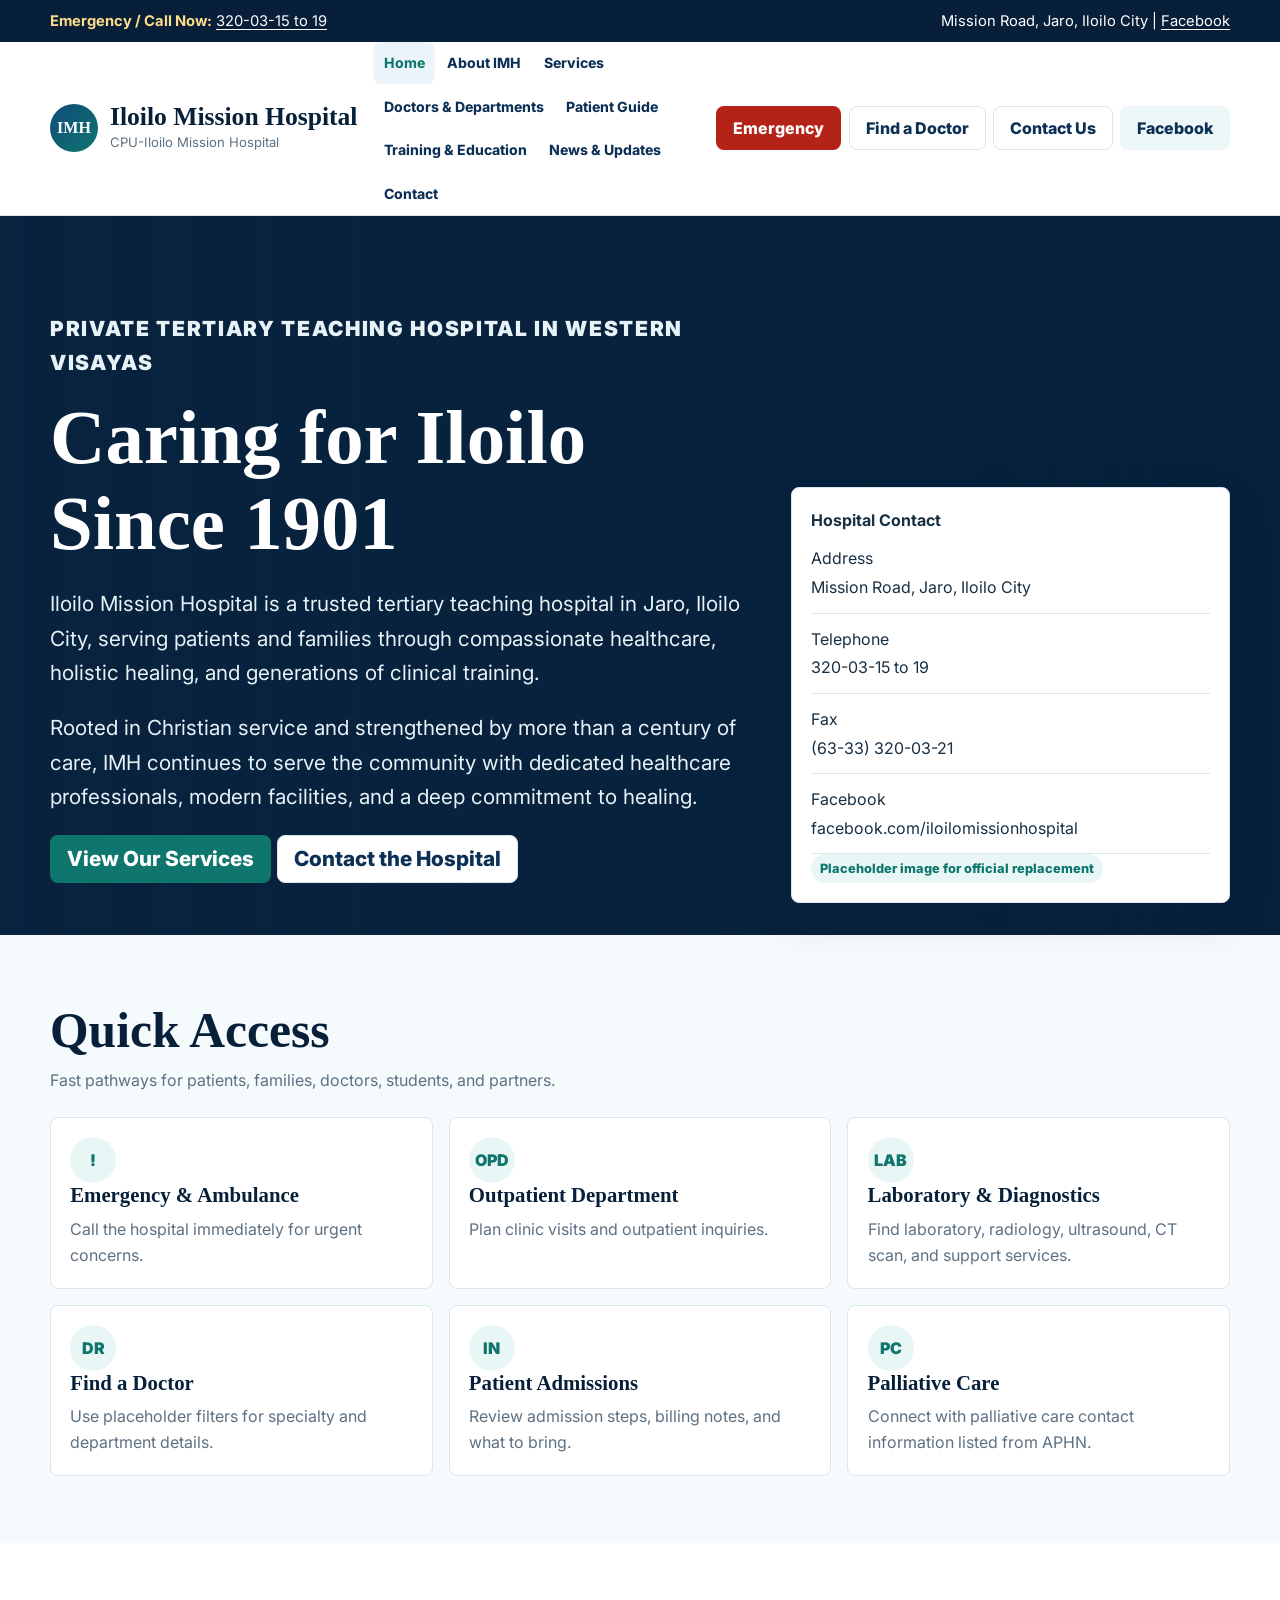
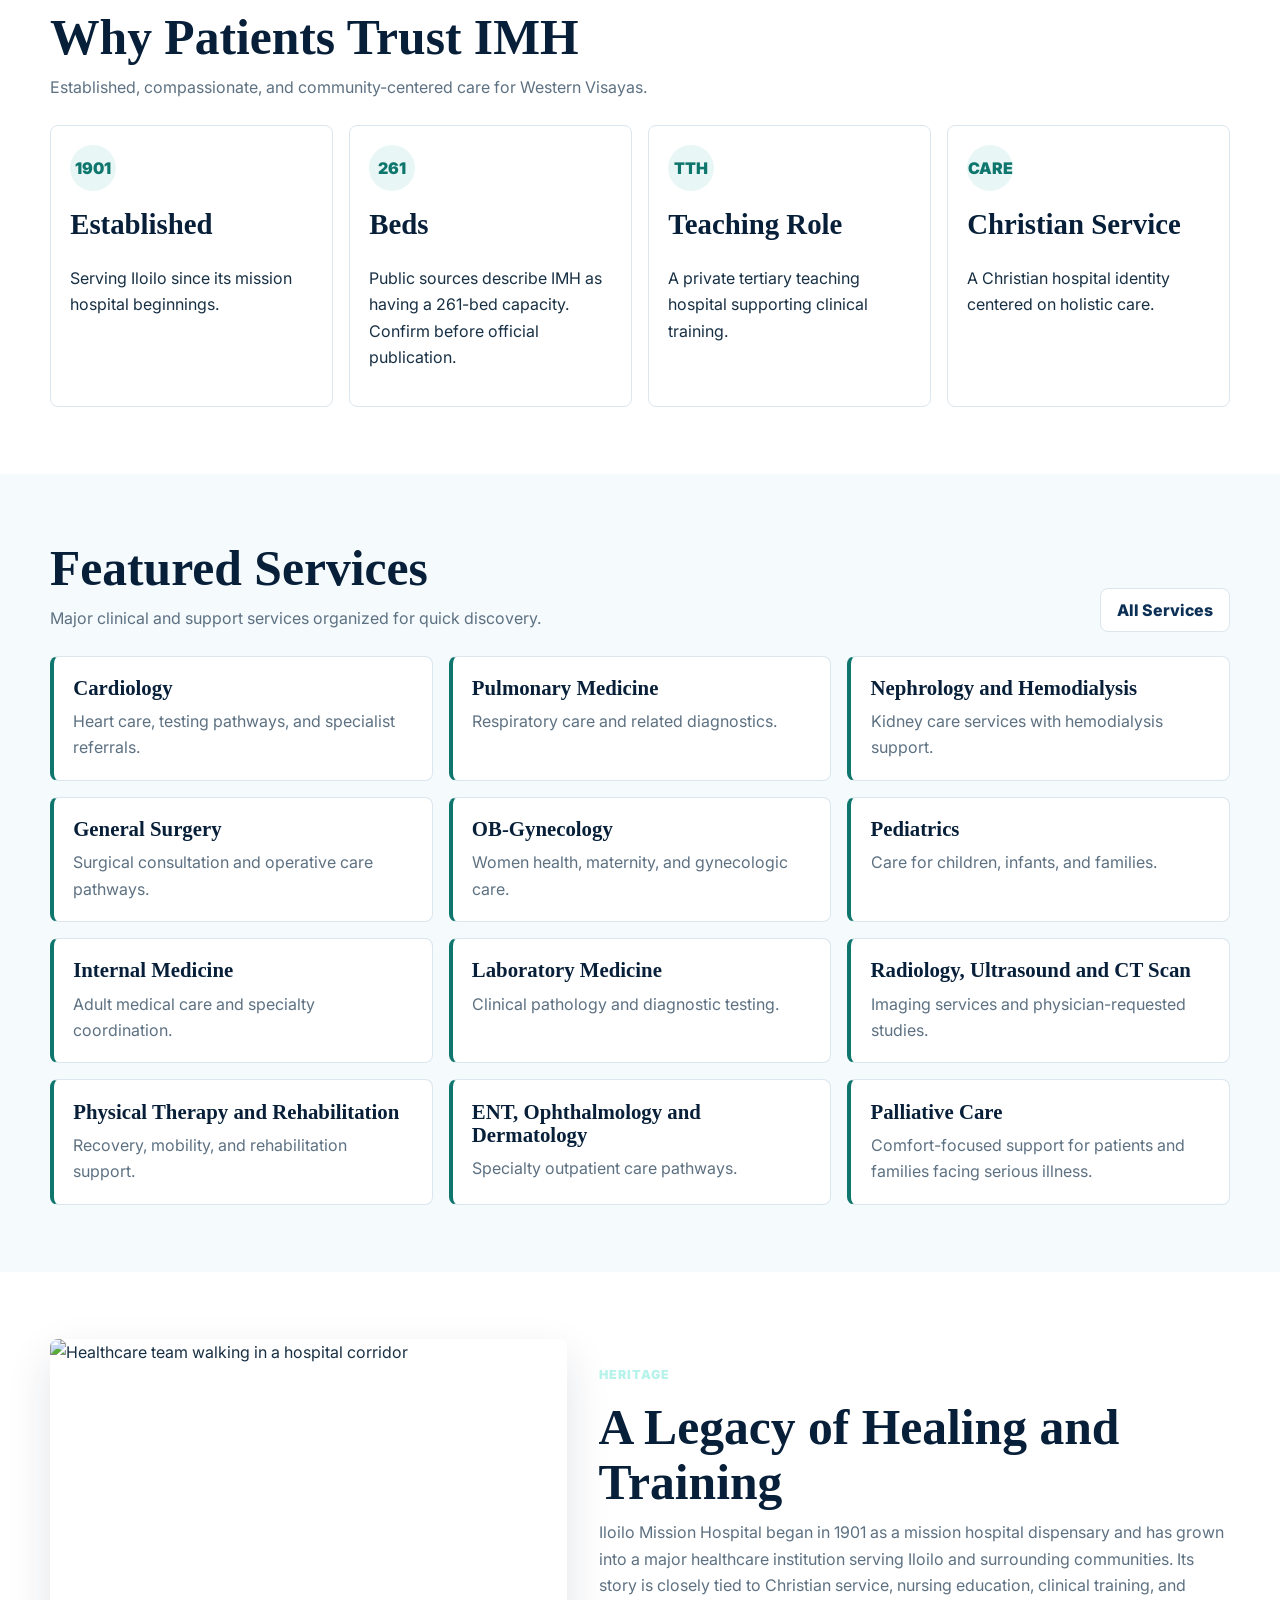
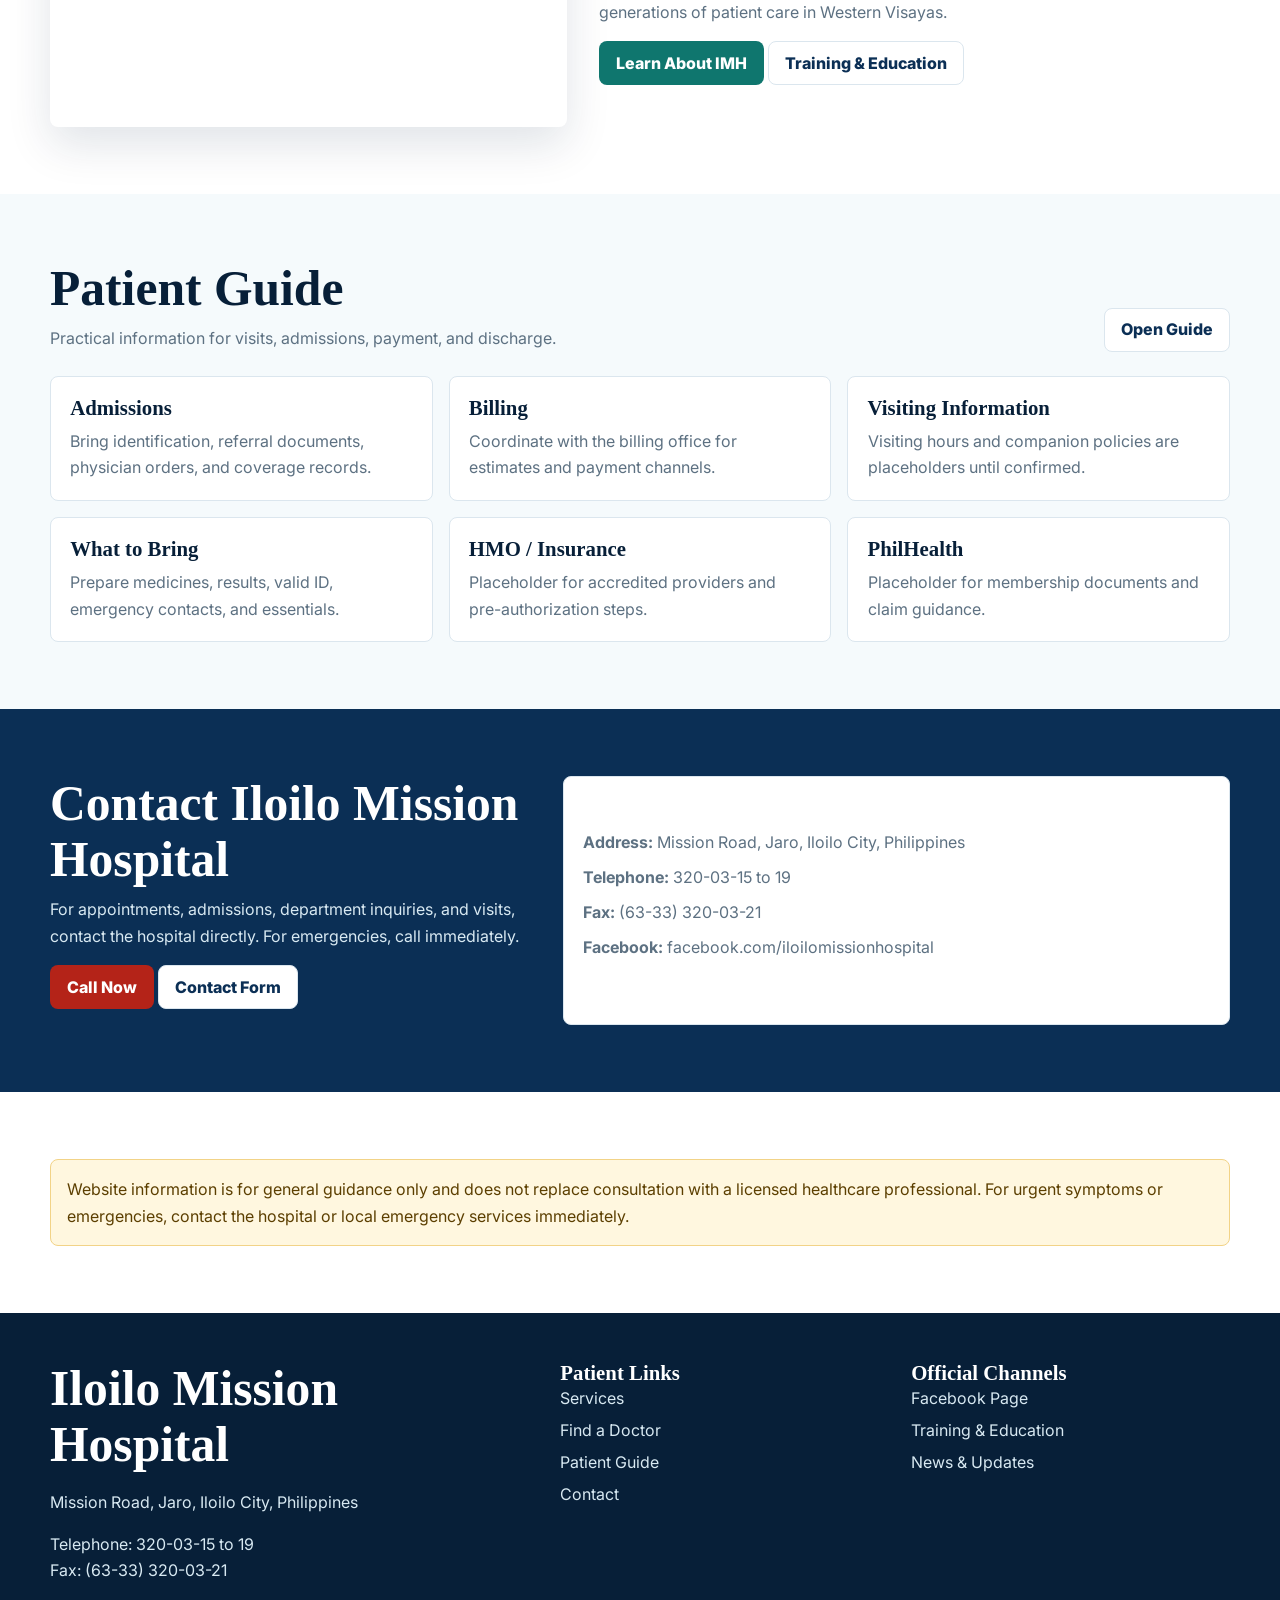
==== index.html @ 99b8c318 "Add IMH homepage" ====
<!doctype html><html lang="en"><head><meta charset="utf-8"><meta name="viewport" content="width=device-width,initial-scale=1"><title>Iloilo Mission Hospital | Caring for Iloilo Since 1901</title><meta name="description" content="Iloilo Mission Hospital is a trusted tertiary teaching hospital in Jaro, Iloilo City, serving patients through compassionate healthcare, holistic healing, and clinical training."><link rel="preconnect" href="https://fonts.googleapis.com"><link rel="preconnect" href="https://fonts.gstatic.com" crossorigin><link href="https://fonts.googleapis.com/css2?family=Inter:wght@400;550;650;750;850&display=swap" rel="stylesheet"><link rel="stylesheet" href="styles.css"><script type="application/ld+json">{"@context":"https://schema.org","@type":"Hospital","name":"Iloilo Mission Hospital","alternateName":["IMH","CPU-Iloilo Mission Hospital"],"address":{"@type":"PostalAddress","streetAddress":"Mission Road, Jaro","addressLocality":"Iloilo City","addressCountry":"PH"},"telephone":"320-03-15 to 19","faxNumber":"+63-33-320-03-21","sameAs":"https://www.facebook.com/iloilomissionhospital/"}</script></head><body><a class="skip" href="#main">Skip to main content</a><div class="top"><div class="wrap"><span><strong>Emergency / Call Now:</strong> <a href="tel:3200315">320-03-15 to 19</a></span><span>Mission Road, Jaro, Iloilo City | <a href="https://www.facebook.com/iloilomissionhospital/">Facebook</a></span></div></div><header class="header" data-open="false"><div class="wrap head"><a class="brand" href="index.html"><span class="mark">IMH</span><span><b>Iloilo Mission Hospital</b><span>CPU-Iloilo Mission Hospital</span></span></a><button class="toggle" type="button" aria-label="Toggle navigation" aria-expanded="false"><span></span><span></span><span></span></button><nav class="nav" aria-label="Main navigation"><ul><li><a href="index.html">Home</a></li><li><a href="about.html">About IMH</a></li><li><a href="services.html">Services</a></li><li><a href="doctors.html">Doctors & Departments</a></li><li><a href="patient-guide.html">Patient Guide</a></li><li><a href="training.html">Training & Education</a></li><li><a href="news.html">News & Updates</a></li><li><a href="contact.html">Contact</a></li></ul></nav><div class="actions"><a class="btn danger" href="tel:3200315">Emergency</a><a class="btn secondary" href="doctors.html">Find a Doctor</a><a class="btn secondary" href="contact.html">Contact Us</a><a class="btn ghost" href="https://www.facebook.com/iloilomissionhospital/">Facebook</a></div></div></header><main id="main"><section class="hero"><div class="wrap"><div><p class="eyebrow">Private tertiary teaching hospital in Western Visayas</p><h1>Caring for Iloilo Since 1901</h1><p>Iloilo Mission Hospital is a trusted tertiary teaching hospital in Jaro, Iloilo City, serving patients and families through compassionate healthcare, holistic healing, and generations of clinical training.</p><p>Rooted in Christian service and strengthened by more than a century of care, IMH continues to serve the community with dedicated healthcare professionals, modern facilities, and a deep commitment to healing.</p><p><a class="btn primary" href="services.html">View Our Services</a> <a class="btn secondary" href="contact.html">Contact the Hospital</a></p></div><aside class="hero-card"><strong>Hospital Contact</strong><div class="row"><span>Address</span><a href="contact.html">Mission Road, Jaro, Iloilo City</a></div><div class="row"><span>Telephone</span><a href="tel:3200315">320-03-15 to 19</a></div><div class="row"><span>Fax</span><span>(63-33) 320-03-21</span></div><div class="row"><span>Facebook</span><a href="https://www.facebook.com/iloilomissionhospital/">facebook.com/iloilomissionhospital</a></div><span class="label">Placeholder image for official replacement</span></aside></div></section><section class="section soft"><div class="wrap"><div class="head2"><div><h2>Quick Access</h2><p>Fast pathways for patients, families, doctors, students, and partners.</p></div></div><div class="grid g3"><a class="quick" href="tel:3200315"><span class="icon">!</span><h3>Emergency & Ambulance</h3><p>Call the hospital immediately for urgent concerns.</p></a><a class="quick" href="patient-guide.html"><span class="icon">OPD</span><h3>Outpatient Department</h3><p>Plan clinic visits and outpatient inquiries.</p></a><a class="quick" href="services.html"><span class="icon">LAB</span><h3>Laboratory & Diagnostics</h3><p>Find laboratory, radiology, ultrasound, CT scan, and support services.</p></a><a class="quick" href="doctors.html"><span class="icon">DR</span><h3>Find a Doctor</h3><p>Use placeholder filters for specialty and department details.</p></a><a class="quick" href="patient-guide.html#admissions"><span class="icon">IN</span><h3>Patient Admissions</h3><p>Review admission steps, billing notes, and what to bring.</p></a><a class="quick" href="contact.html#palliative-care"><span class="icon">PC</span><h3>Palliative Care</h3><p>Connect with palliative care contact information listed from APHN.</p></a></div></div></section><section class="section"><div class="wrap"><div class="head2"><div><h2>Why Patients Trust IMH</h2><p>Established, compassionate, and community-centered care for Western Visayas.</p></div></div><div class="stats"><div class="stat"><span class="icon">1901</span><strong>Established</strong><p>Serving Iloilo since its mission hospital beginnings.</p></div><div class="stat"><span class="icon">261</span><strong>Beds</strong><p>Public sources describe IMH as having a 261-bed capacity. Confirm before official publication.</p></div><div class="stat"><span class="icon">TTH</span><strong>Teaching Role</strong><p>A private tertiary teaching hospital supporting clinical training.</p></div><div class="stat"><span class="icon">CARE</span><strong>Christian Service</strong><p>A Christian hospital identity centered on holistic care.</p></div></div></div></section><section class="section soft"><div class="wrap"><div class="head2"><div><h2>Featured Services</h2><p>Major clinical and support services organized for quick discovery.</p></div><a class="btn secondary" href="services.html">All Services</a></div><div class="grid g3"><article class="service"><h3>Cardiology</h3><p>Heart care, testing pathways, and specialist referrals.</p></article><article class="service"><h3>Pulmonary Medicine</h3><p>Respiratory care and related diagnostics.</p></article><article class="service"><h3>Nephrology and Hemodialysis</h3><p>Kidney care services with hemodialysis support.</p></article><article class="service"><h3>General Surgery</h3><p>Surgical consultation and operative care pathways.</p></article><article class="service"><h3>OB-Gynecology</h3><p>Women health, maternity, and gynecologic care.</p></article><article class="service"><h3>Pediatrics</h3><p>Care for children, infants, and families.</p></article><article class="service"><h3>Internal Medicine</h3><p>Adult medical care and specialty coordination.</p></article><article class="service"><h3>Laboratory Medicine</h3><p>Clinical pathology and diagnostic testing.</p></article><article class="service"><h3>Radiology, Ultrasound and CT Scan</h3><p>Imaging services and physician-requested studies.</p></article><article class="service"><h3>Physical Therapy and Rehabilitation</h3><p>Recovery, mobility, and rehabilitation support.</p></article><article class="service"><h3>ENT, Ophthalmology and Dermatology</h3><p>Specialty outpatient care pathways.</p></article><article class="service"><h3>Palliative Care</h3><p>Comfort-focused support for patients and families facing serious illness.</p></article></div></div></section><section class="section"><div class="wrap media"><div class="frame"><img src="https://images.unsplash.com/photo-1551076805-e1869033e561?auto=format&fit=crop&w=1100&q=80" alt="Healthcare team walking in a hospital corridor"></div><div><p class="eyebrow">Heritage</p><h2>A Legacy of Healing and Training</h2><p class="lead">Iloilo Mission Hospital began in 1901 as a mission hospital dispensary and has grown into a major healthcare institution serving Iloilo and surrounding communities. Its story is closely tied to Christian service, nursing education, clinical training, and generations of patient care in Western Visayas.</p><p><a class="btn primary" href="about.html">Learn About IMH</a> <a class="btn secondary" href="training.html">Training & Education</a></p></div></div></section><section class="section soft"><div class="wrap"><div class="head2"><div><h2>Patient Guide</h2><p>Practical information for visits, admissions, payment, and discharge.</p></div><a class="btn secondary" href="patient-guide.html">Open Guide</a></div><div class="grid g3"><article class="card"><h3>Admissions</h3><p>Bring identification, referral documents, physician orders, and coverage records.</p></article><article class="card"><h3>Billing</h3><p>Coordinate with the billing office for estimates and payment channels.</p></article><article class="card"><h3>Visiting Information</h3><p>Visiting hours and companion policies are placeholders until confirmed.</p></article><article class="card"><h3>What to Bring</h3><p>Prepare medicines, results, valid ID, emergency contacts, and essentials.</p></article><article class="card"><h3>HMO / Insurance</h3><p>Placeholder for accredited providers and pre-authorization steps.</p></article><article class="card"><h3>PhilHealth</h3><p>Placeholder for membership documents and claim guidance.</p></article></div></div></section><section class="section blue"><div class="wrap contact"><div><h2>Contact Iloilo Mission Hospital</h2><p class="lead">For appointments, admissions, department inquiries, and visits, contact the hospital directly. For emergencies, call immediately.</p><p><a class="btn danger" href="tel:3200315">Call Now</a> <a class="btn secondary" href="contact.html">Contact Form</a></p></div><div class="panel"><h3>Hospital Details</h3><p><strong>Address:</strong> Mission Road, Jaro, Iloilo City, Philippines</p><p><strong>Telephone:</strong> <a href="tel:3200315">320-03-15 to 19</a></p><p><strong>Fax:</strong> (63-33) 320-03-21</p><p><strong>Facebook:</strong> <a href="https://www.facebook.com/iloilomissionhospital/">facebook.com/iloilomissionhospital</a></p></div></div></section><section class="section"><div class="wrap notice">Website information is for general guidance only and does not replace consultation with a licensed healthcare professional. For urgent symptoms or emergencies, contact the hospital or local emergency services immediately.</div></section></main><footer class="foot"><div class="wrap"><div><h2>Iloilo Mission Hospital</h2><p>Mission Road, Jaro, Iloilo City, Philippines</p><p>Telephone: <a href="tel:3200315">320-03-15 to 19</a><br>Fax: (63-33) 320-03-21</p></div><div><h3>Patient Links</h3><ul><li><a href="services.html">Services</a></li><li><a href="doctors.html">Find a Doctor</a></li><li><a href="patient-guide.html">Patient Guide</a></li><li><a href="contact.html">Contact</a></li></ul></div><div><h3>Official Channels</h3><ul><li><a href="https://www.facebook.com/iloilomissionhospital/">Facebook Page</a></li><li><a href="training.html">Training & Education</a></li><li><a href="news.html">News & Updates</a></li></ul></div></div></footer><script src="script.js"></script></body></html>
---- styles.css ----
:root{--blue:#0b2f55;--deep:#071f38;--teal:#0f766e;--green:#2f8f5b;--soft:#f5fafc;--ink:#183044;--muted:#5d7182;--line:#dbe6ee;--white:#fff;--gold:#fff7df;--shadow:0 18px 45px rgba(8,35,63,.12);--max:1180px}*{box-sizing:border-box}html{scroll-behavior:smooth}body{margin:0;color:var(--ink);font-family:Inter,system-ui,-apple-system,Segoe UI,sans-serif;font-size:16px;line-height:1.65;background:#fff}a{color:inherit;text-decoration:none}img{max-width:100%;display:block}button,input,select,textarea{font:inherit}.skip{position:absolute;left:1rem;top:-5rem;background:var(--blue);color:#fff;padding:.6rem 1rem;border-radius:8px;z-index:1000}.skip:focus{top:1rem}.top{background:var(--deep);color:#fff;font-size:.92rem}.wrap{width:min(var(--max),calc(100% - 2rem));margin:auto}.top .wrap{display:flex;justify-content:space-between;gap:1rem;flex-wrap:wrap;padding:.55rem 0}.top strong{color:#ffdd8a}.top a{text-decoration:underline;text-underline-offset:3px}.header{position:sticky;top:0;z-index:50;background:rgba(255,255,255,.96);border-bottom:1px solid var(--line);backdrop-filter:blur(12px)}.head{min-height:84px;display:grid;grid-template-columns:auto 1fr auto;align-items:center;gap:1rem}.brand{display:flex;align-items:center;gap:.75rem;min-width:0}.mark{display:grid;place-items:center;width:48px;height:48px;border-radius:50%;background:linear-gradient(135deg,#104a7a,var(--teal));color:#fff;font-family:Georgia,serif;font-weight:700}.brand b{display:block;color:var(--deep);font-family:Georgia,serif;font-size:clamp(1.15rem,2vw,1.6rem);line-height:1.1}.brand span span{display:block;color:var(--muted);font-size:.82rem}.nav ul,.foot ul{display:flex;flex-wrap:wrap;list-style:none;margin:0;padding:0;gap:.1rem}.nav a{display:flex;align-items:center;min-height:42px;padding:.42rem .65rem;border-radius:8px;color:var(--blue);font-weight:750;font-size:.88rem}.nav a:hover,.nav a[aria-current=page]{background:#eaf4fa;color:var(--teal)}.actions{display:flex;gap:.45rem;align-items:center}.btn{display:inline-flex;align-items:center;justify-content:center;gap:.4rem;min-height:44px;padding:.68rem 1rem;border:1px solid transparent;border-radius:8px;font-weight:800;line-height:1.15;cursor:pointer}.primary{background:var(--teal);color:#fff}.secondary{background:#fff;color:var(--blue);border-color:var(--line)}.danger{background:#b42318;color:#fff}.ghost{background:#eef7f7;color:var(--blue)}.toggle{display:none;width:44px;height:44px;border:1px solid var(--line);border-radius:8px;background:#fff}.toggle span{display:block;width:21px;height:2px;background:var(--blue);margin:5px auto}.hero{position:relative;isolation:isolate;background:var(--deep);color:#fff}.hero:before{content:"";position:absolute;inset:0;z-index:-1;background:linear-gradient(90deg,rgba(8,35,63,.94),rgba(8,35,63,.72),rgba(8,35,63,.34)),url('https://images.unsplash.com/photo-1586773860418-d37222d8fce3?auto=format&fit=crop&w=1800&q=80') center/cover}.hero .wrap{min-height:610px;display:grid;grid-template-columns:minmax(0,1.05fr) minmax(280px,.65fr);gap:2rem;align-items:end;padding:6rem 0 2rem}.eyebrow{color:#b7f3ea;text-transform:uppercase;font-weight:900;letter-spacing:.08em;font-size:.78rem;margin:0 0 .9rem}h1,h2,h3{font-family:Georgia,'Times New Roman',serif;line-height:1.12;letter-spacing:0;margin:0;color:var(--deep)}.hero h1{color:#fff;font-size:clamp(2.7rem,6vw,5.4rem)}.hero p{max-width:720px;color:#e7f2f7;font-size:clamp(1.05rem,2vw,1.3rem)}.hero-card,.card,.quick,.service,.panel,.news,.category{background:#fff;border:1px solid var(--line);border-radius:8px;padding:1.2rem}.hero-card{color:var(--ink);box-shadow:var(--shadow)}.row{display:grid;gap:.15rem;padding:.75rem 0;border-bottom:1px solid var(--line)}.row:last-child{border:0}.label,.tag{display:inline-flex;width:max-content;padding:.25rem .55rem;border-radius:999px;background:#e8f7f5;color:var(--teal);font-size:.8rem;font-weight:800}.section{padding:4.2rem 0}.soft{background:var(--soft)}.blue{background:var(--blue);color:#d8e9f2}.blue h2,.blue h3{color:#fff}.head2{display:flex;align-items:end;justify-content:space-between;gap:1.2rem;margin-bottom:1.5rem}.lead,.head2 p,.card p,.quick p,.service p,.panel p,.news p,.category p{color:var(--muted);margin:.55rem 0 0}.blue .lead{color:#d8e9f2}h2{font-size:clamp(2rem,4vw,3.1rem)}h3{font-size:1.3rem}.grid{display:grid;gap:1rem}.g2{grid-template-columns:repeat(2,minmax(0,1fr))}.g3{grid-template-columns:repeat(3,minmax(0,1fr))}.g4{grid-template-columns:repeat(4,minmax(0,1fr))}.quick{min-height:160px;transition:.16s}.quick:hover{transform:translateY(-3px);box-shadow:var(--shadow)}.icon{display:grid;place-items:center;width:46px;height:46px;border-radius:50%;background:#e8f7f5;color:var(--teal);font-weight:900}.stats{display:grid;grid-template-columns:repeat(4,minmax(0,1fr));gap:1rem}.stat{padding:1.2rem;background:#fff;border:1px solid var(--line);border-radius:8px}.stat strong{display:block;margin-top:.65rem;color:var(--deep);font-size:1.8rem;font-family:Georgia,serif}.service{border-left:4px solid var(--teal)}.media{display:grid;grid-template-columns:.9fr 1.1fr;gap:2rem;align-items:center}.frame{overflow:hidden;border-radius:8px;box-shadow:var(--shadow)}.frame img{aspect-ratio:4/3;object-fit:cover}.page{color:#fff;background:linear-gradient(90deg,rgba(8,35,63,.92),rgba(8,35,63,.58)),url('https://images.unsplash.com/photo-1579684385127-1ef15d508118?auto=format&fit=crop&w=1800&q=80') center/cover}.page .wrap{padding:5rem 0}.page h1{color:#fff;font-size:clamp(2.3rem,5vw,4.4rem);max-width:850px}.page p{color:#e4f1f7;max-width:780px;font-size:1.12rem}.filters{display:grid;grid-template-columns:1.4fr 1fr 1fr;gap:.8rem;background:var(--soft);border:1px solid var(--line);border-radius:8px;padding:1rem;margin-bottom:1rem}.filters label,.form label{display:grid;gap:.3rem;font-weight:800;color:var(--blue)}input,select,textarea{width:100%;min-height:46px;border:1px solid #b9cbd7;border-radius:8px;padding:.65rem .75rem}textarea{min-height:140px}.doctor[data-hidden=true],.news[data-hidden=true]{display:none}.news img{margin:-1.2rem -1.2rem 1rem;width:calc(100% + 2.4rem);max-width:none;aspect-ratio:16/9;object-fit:cover;border-radius:8px 8px 0 0}.contact{display:grid;grid-template-columns:.85fr 1.15fr;gap:1.2rem}.map{display:grid;place-items:center;min-height:300px;text-align:center;border:1px dashed #8fc8c5;border-radius:8px;background:#eef7f7;color:var(--blue);margin-top:1rem}.form{display:grid;gap:.9rem}.formrow{display:grid;grid-template-columns:1fr 1fr;gap:.9rem}.consent{display:flex!important;align-items:flex-start;gap:.55rem;color:var(--muted);font-weight:500!important}.consent input{width:20px;min-width:20px;height:20px;min-height:20px;margin-top:.2rem}.status{font-weight:800;color:var(--teal);min-height:1.3rem}.notice{padding:1rem;border-radius:8px;background:var(--gold);border:1px solid #f2d387;color:#5c3f00}.foot{background:var(--deep);color:#d8e9f2}.foot .wrap{display:grid;grid-template-columns:1.2fr .8fr .8fr;gap:2rem;padding:3rem 0}.foot h2,.foot h3{color:#fff}.foot ul{display:grid;gap:.35rem}.foot a:hover{text-decoration:underline;color:#b7f3ea}@media(max-width:1120px){.head{grid-template-columns:auto auto}.toggle{display:block;justify-self:end}.nav,.actions{display:none;grid-column:1/-1;width:100%}.header[data-open=true] .nav,.header[data-open=true] .actions{display:block}.nav ul{display:grid;grid-template-columns:1fr 1fr;gap:.35rem}.actions{grid-template-columns:1fr 1fr}.nav a,.actions .btn{width:100%;justify-content:center}}@media(max-width:900px){.hero .wrap,.media,.contact,.foot .wrap{grid-template-columns:1fr}.hero .wrap{min-height:auto;padding:4rem 0 1.5rem}.g4,.stats{grid-template-columns:1fr 1fr}.g3,.filters{grid-template-columns:1fr}}@media(max-width:640px){body{font-size:15.5px}.top .wrap{display:grid}.brand span span{display:none}.mark{width:42px;height:42px}.nav ul,.actions,.g2,.g4,.stats,.formrow{grid-template-columns:1fr}.section{padding:3rem 0}.head2{display:grid}.hero h1{font-size:2.55rem}.btn{width:100%}}
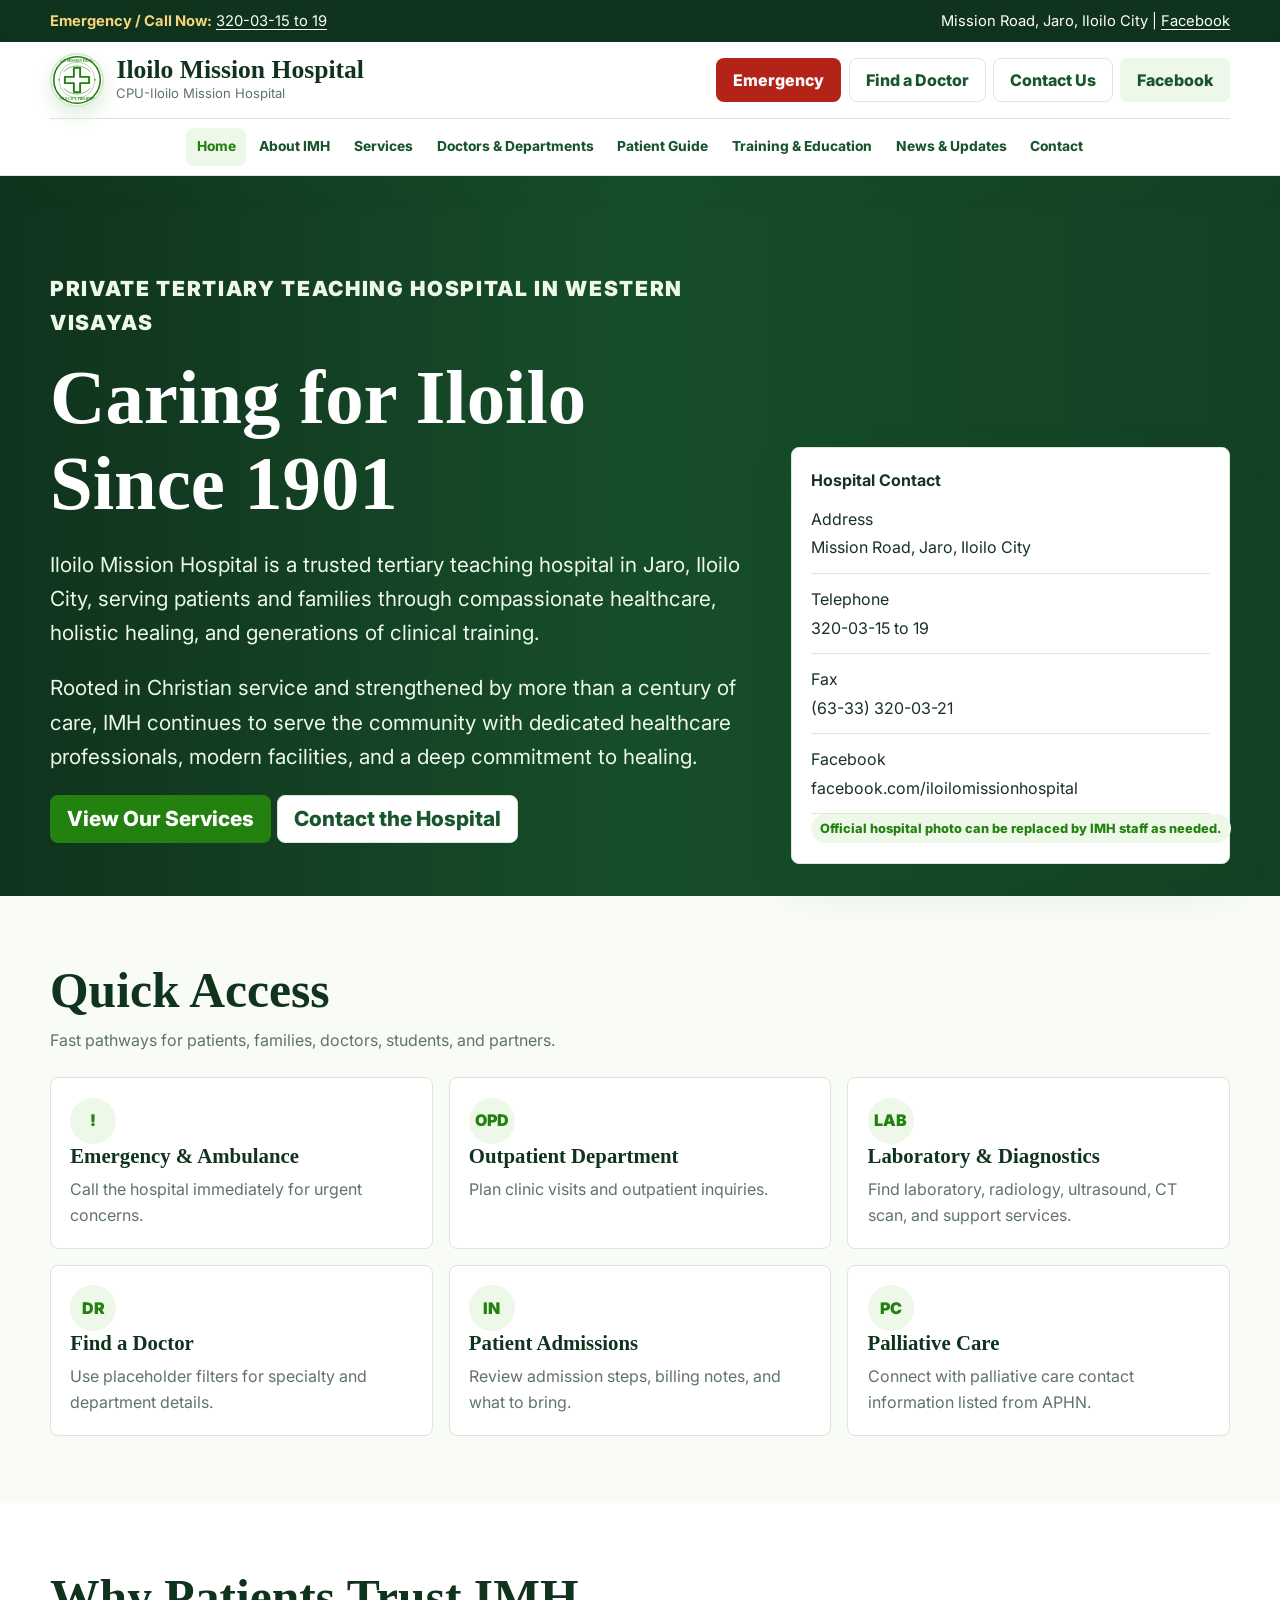
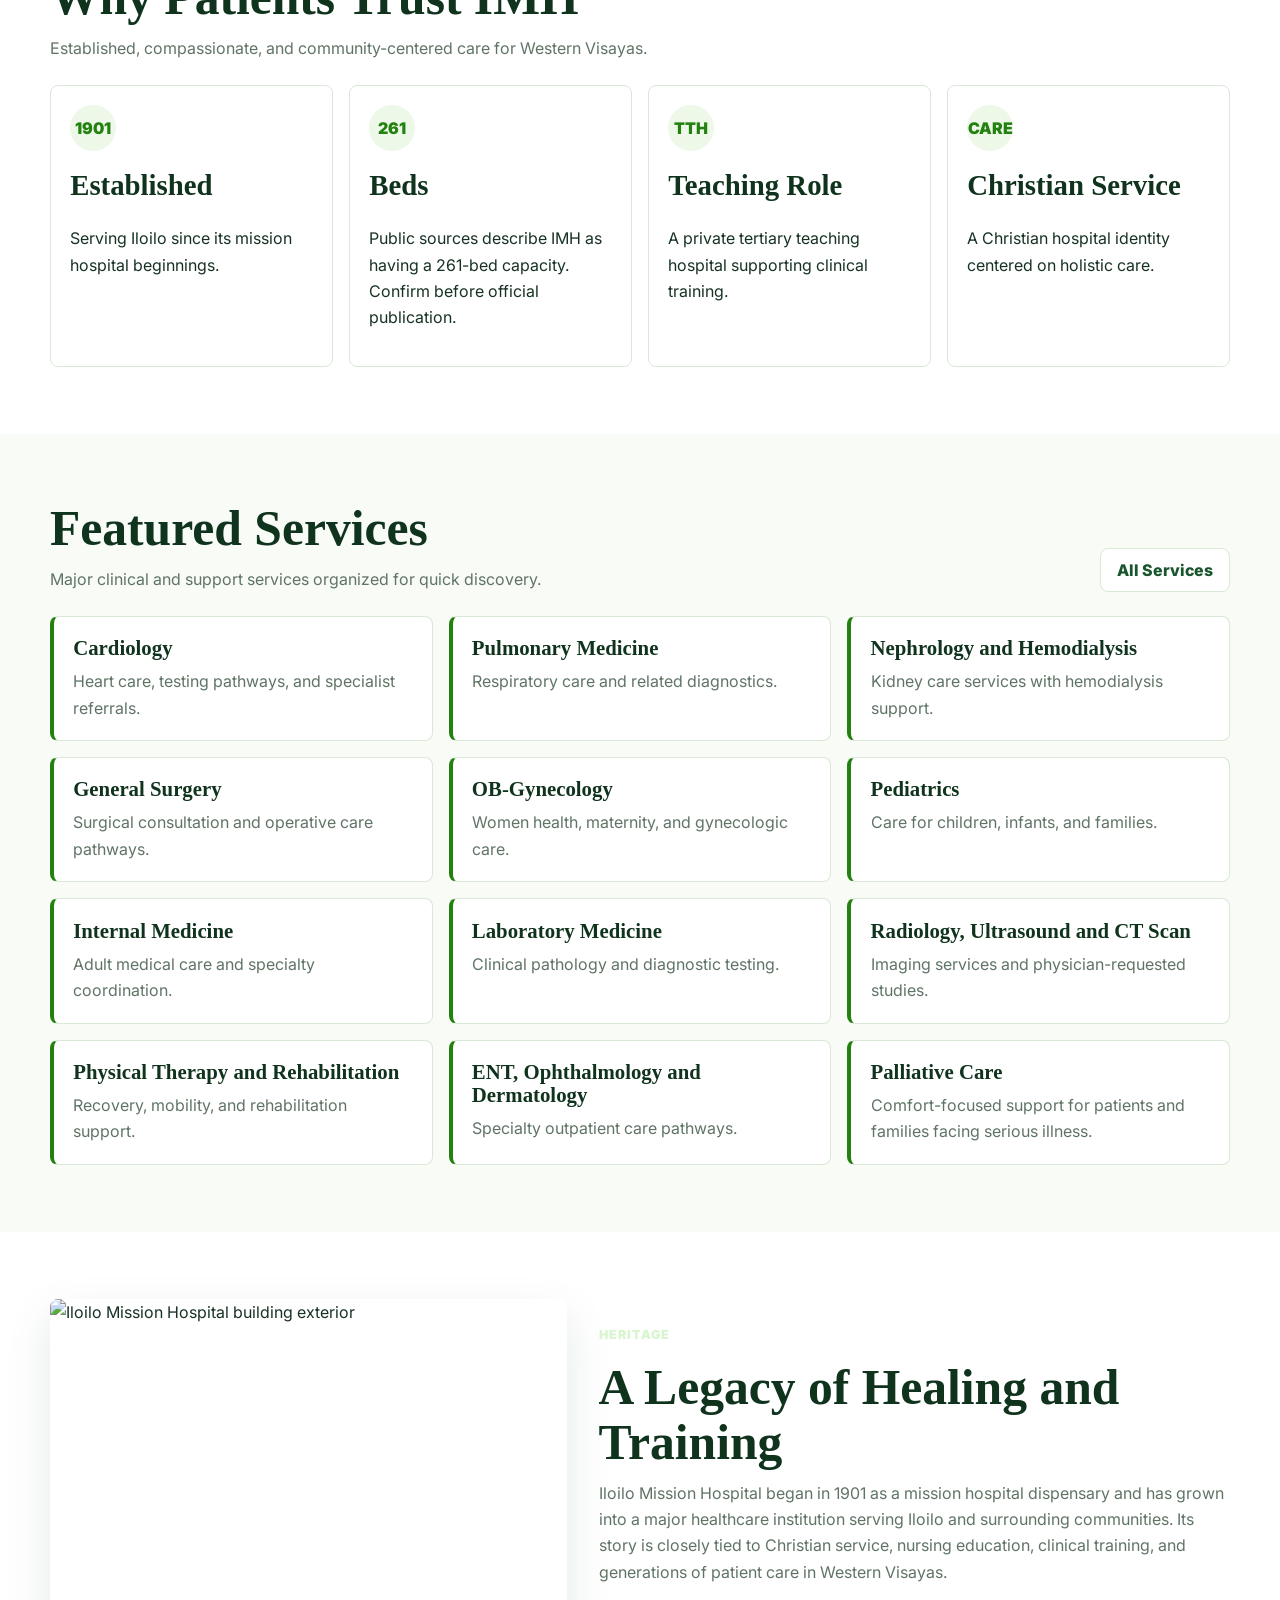
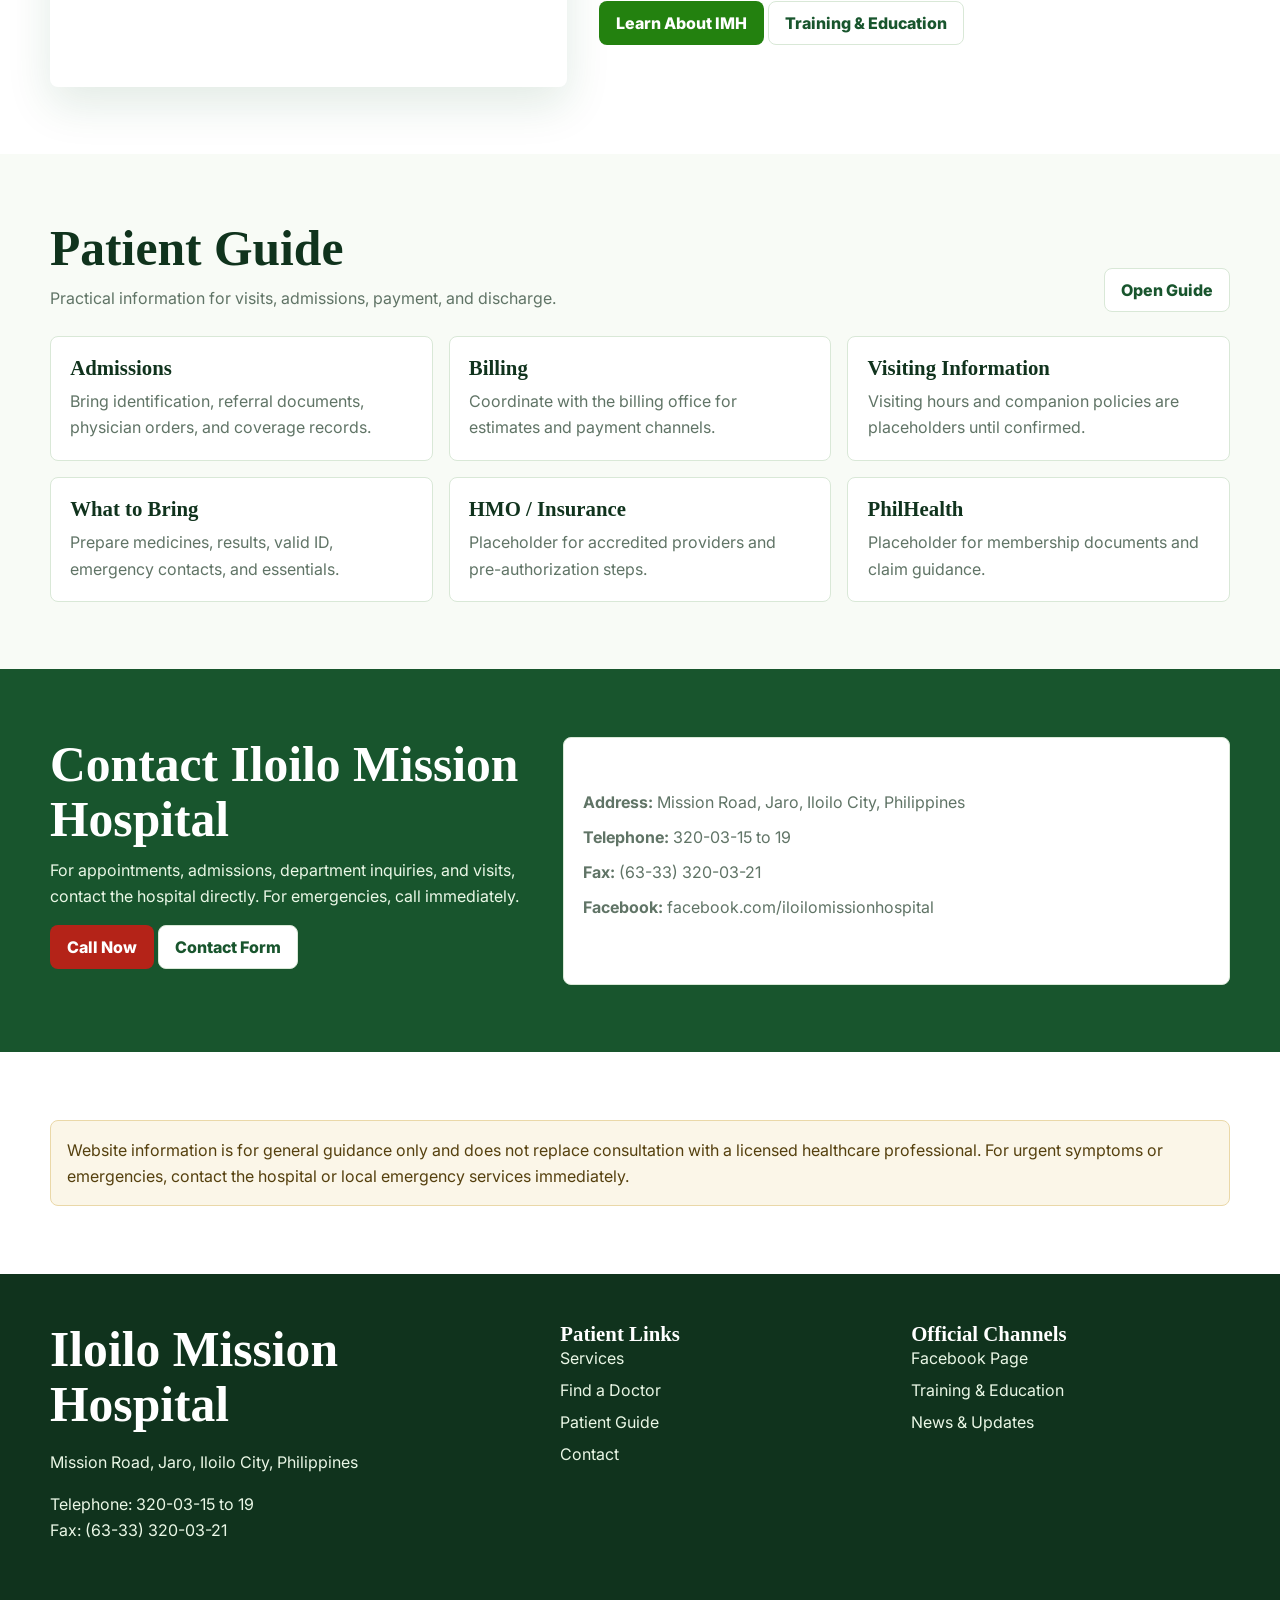
==== commit d3fbf772: "Cache bust homepage stylesheet" ====
--- a/index.html
+++ b/index.html
@@ -1 +1 @@
-<!doctype html><html lang="en"><head><meta charset="utf-8"><meta name="viewport" content="width=device-width,initial-scale=1"><title>Iloilo Mission Hospital | Caring for Iloilo Since 1901</title><meta name="description" content="Iloilo Mission Hospital is a trusted tertiary teaching hospital in Jaro, Iloilo City, serving patients through compassionate healthcare, holistic healing, and clinical training."><link rel="preconnect" href="https://fonts.googleapis.com"><link rel="preconnect" href="https://fonts.gstatic.com" crossorigin><link href="https://fonts.googleapis.com/css2?family=Inter:wght@400;550;650;750;850&display=swap" rel="stylesheet"><link rel="stylesheet" href="styles.css"><script type="application/ld+json">{"@context":"https://schema.org","@type":"Hospital","name":"Iloilo Mission Hospital","alternateName":["IMH","CPU-Iloilo Mission Hospital"],"address":{"@type":"PostalAddress","streetAddress":"Mission Road, Jaro","addressLocality":"Iloilo City","addressCountry":"PH"},"telephone":"320-03-15 to 19","faxNumber":"+63-33-320-03-21","sameAs":"https://www.facebook.com/iloilomissionhospital/"}</script></head><body><a class="skip" href="#main">Skip to main content</a><div class="top"><div class="wrap"><span><strong>Emergency / Call Now:</strong> <a href="tel:3200315">320-03-15 to 19</a></span><span>Mission Road, Jaro, Iloilo City | <a href="https://www.facebook.com/iloilomissionhospital/">Facebook</a></span></div></div><header class="header" data-open="false"><div class="wrap head"><a class="brand" href="index.html"><span class="mark">IMH</span><span><b>Iloilo Mission Hospital</b><span>CPU-Iloilo Mission Hospital</span></span></a><button class="toggle" type="button" aria-label="Toggle navigation" aria-expanded="false"><span></span><span></span><span></span></button><nav class="nav" aria-label="Main navigation"><ul><li><a href="index.html">Home</a></li><li><a href="about.html">About IMH</a></li><li><a href="services.html">Services</a></li><li><a href="doctors.html">Doctors & Departments</a></li><li><a href="patient-guide.html">Patient Guide</a></li><li><a href="training.html">Training & Education</a></li><li><a href="news.html">News & Updates</a></li><li><a href="contact.html">Contact</a></li></ul></nav><div class="actions"><a class="btn danger" href="tel:3200315">Emergency</a><a class="btn secondary" href="doctors.html">Find a Doctor</a><a class="btn secondary" href="contact.html">Contact Us</a><a class="btn ghost" href="https://www.facebook.com/iloilomissionhospital/">Facebook</a></div></div></header><main id="main"><section class="hero"><div class="wrap"><div><p class="eyebrow">Private tertiary teaching hospital in Western Visayas</p><h1>Caring for Iloilo Since 1901</h1><p>Iloilo Mission Hospital is a trusted tertiary teaching hospital in Jaro, Iloilo City, serving patients and families through compassionate healthcare, holistic healing, and generations of clinical training.</p><p>Rooted in Christian service and strengthened by more than a century of care, IMH continues to serve the community with dedicated healthcare professionals, modern facilities, and a deep commitment to healing.</p><p><a class="btn primary" href="services.html">View Our Services</a> <a class="btn secondary" href="contact.html">Contact the Hospital</a></p></div><aside class="hero-card"><strong>Hospital Contact</strong><div class="row"><span>Address</span><a href="contact.html">Mission Road, Jaro, Iloilo City</a></div><div class="row"><span>Telephone</span><a href="tel:3200315">320-03-15 to 19</a></div><div class="row"><span>Fax</span><span>(63-33) 320-03-21</span></div><div class="row"><span>Facebook</span><a href="https://www.facebook.com/iloilomissionhospital/">facebook.com/iloilomissionhospital</a></div><span class="label">Placeholder image for official replacement</span></aside></div></section><section class="section soft"><div class="wrap"><div class="head2"><div><h2>Quick Access</h2><p>Fast pathways for patients, families, doctors, students, and partners.</p></div></div><div class="grid g3"><a class="quick" href="tel:3200315"><span class="icon">!</span><h3>Emergency & Ambulance</h3><p>Call the hospital immediately for urgent concerns.</p></a><a class="quick" href="patient-guide.html"><span class="icon">OPD</span><h3>Outpatient Department</h3><p>Plan clinic visits and outpatient inquiries.</p></a><a class="quick" href="services.html"><span class="icon">LAB</span><h3>Laboratory & Diagnostics</h3><p>Find laboratory, radiology, ultrasound, CT scan, and support services.</p></a><a class="quick" href="doctors.html"><span class="icon">DR</span><h3>Find a Doctor</h3><p>Use placeholder filters for specialty and department details.</p></a><a class="quick" href="patient-guide.html#admissions"><span class="icon">IN</span><h3>Patient Admissions</h3><p>Review admission steps, billing notes, and what to bring.</p></a><a class="quick" href="contact.html#palliative-care"><span class="icon">PC</span><h3>Palliative Care</h3><p>Connect with palliative care contact information listed from APHN.</p></a></div></div></section><section class="section"><div class="wrap"><div class="head2"><div><h2>Why Patients Trust IMH</h2><p>Established, compassionate, and community-centered care for Western Visayas.</p></div></div><div class="stats"><div class="stat"><span class="icon">1901</span><strong>Established</strong><p>Serving Iloilo since its mission hospital beginnings.</p></div><div class="stat"><span class="icon">261</span><strong>Beds</strong><p>Public sources describe IMH as having a 261-bed capacity. Confirm before official publication.</p></div><div class="stat"><span class="icon">TTH</span><strong>Teaching Role</strong><p>A private tertiary teaching hospital supporting clinical training.</p></div><div class="stat"><span class="icon">CARE</span><strong>Christian Service</strong><p>A Christian hospital identity centered on holistic care.</p></div></div></div></section><section class="section soft"><div class="wrap"><div class="head2"><div><h2>Featured Services</h2><p>Major clinical and support services organized for quick discovery.</p></div><a class="btn secondary" href="services.html">All Services</a></div><div class="grid g3"><article class="service"><h3>Cardiology</h3><p>Heart care, testing pathways, and specialist referrals.</p></article><article class="service"><h3>Pulmonary Medicine</h3><p>Respiratory care and related diagnostics.</p></article><article class="service"><h3>Nephrology and Hemodialysis</h3><p>Kidney care services with hemodialysis support.</p></article><article class="service"><h3>General Surgery</h3><p>Surgical consultation and operative care pathways.</p></article><article class="service"><h3>OB-Gynecology</h3><p>Women health, maternity, and gynecologic care.</p></article><article class="service"><h3>Pediatrics</h3><p>Care for children, infants, and families.</p></article><article class="service"><h3>Internal Medicine</h3><p>Adult medical care and specialty coordination.</p></article><article class="service"><h3>Laboratory Medicine</h3><p>Clinical pathology and diagnostic testing.</p></article><article class="service"><h3>Radiology, Ultrasound and CT Scan</h3><p>Imaging services and physician-requested studies.</p></article><article class="service"><h3>Physical Therapy and Rehabilitation</h3><p>Recovery, mobility, and rehabilitation support.</p></article><article class="service"><h3>ENT, Ophthalmology and Dermatology</h3><p>Specialty outpatient care pathways.</p></article><article class="service"><h3>Palliative Care</h3><p>Comfort-focused support for patients and families facing serious illness.</p></article></div></div></section><section class="section"><div class="wrap media"><div class="frame"><img src="https://images.unsplash.com/photo-1551076805-e1869033e561?auto=format&fit=crop&w=1100&q=80" alt="Healthcare team walking in a hospital corridor"></div><div><p class="eyebrow">Heritage</p><h2>A Legacy of Healing and Training</h2><p class="lead">Iloilo Mission Hospital began in 1901 as a mission hospital dispensary and has grown into a major healthcare institution serving Iloilo and surrounding communities. Its story is closely tied to Christian service, nursing education, clinical training, and generations of patient care in Western Visayas.</p><p><a class="btn primary" href="about.html">Learn About IMH</a> <a class="btn secondary" href="training.html">Training & Education</a></p></div></div></section><section class="section soft"><div class="wrap"><div class="head2"><div><h2>Patient Guide</h2><p>Practical information for visits, admissions, payment, and discharge.</p></div><a class="btn secondary" href="patient-guide.html">Open Guide</a></div><div class="grid g3"><article class="card"><h3>Admissions</h3><p>Bring identification, referral documents, physician orders, and coverage records.</p></article><article class="card"><h3>Billing</h3><p>Coordinate with the billing office for estimates and payment channels.</p></article><article class="card"><h3>Visiting Information</h3><p>Visiting hours and companion policies are placeholders until confirmed.</p></article><article class="card"><h3>What to Bring</h3><p>Prepare medicines, results, valid ID, emergency contacts, and essentials.</p></article><article class="card"><h3>HMO / Insurance</h3><p>Placeholder for accredited providers and pre-authorization steps.</p></article><article class="card"><h3>PhilHealth</h3><p>Placeholder for membership documents and claim guidance.</p></article></div></div></section><section class="section blue"><div class="wrap contact"><div><h2>Contact Iloilo Mission Hospital</h2><p class="lead">For appointments, admissions, department inquiries, and visits, contact the hospital directly. For emergencies, call immediately.</p><p><a class="btn danger" href="tel:3200315">Call Now</a> <a class="btn secondary" href="contact.html">Contact Form</a></p></div><div class="panel"><h3>Hospital Details</h3><p><strong>Address:</strong> Mission Road, Jaro, Iloilo City, Philippines</p><p><strong>Telephone:</strong> <a href="tel:3200315">320-03-15 to 19</a></p><p><strong>Fax:</strong> (63-33) 320-03-21</p><p><strong>Facebook:</strong> <a href="https://www.facebook.com/iloilomissionhospital/">facebook.com/iloilomissionhospital</a></p></div></div></section><section class="section"><div class="wrap notice">Website information is for general guidance only and does not replace consultation with a licensed healthcare professional. For urgent symptoms or emergencies, contact the hospital or local emergency services immediately.</div></section></main><footer class="foot"><div class="wrap"><div><h2>Iloilo Mission Hospital</h2><p>Mission Road, Jaro, Iloilo City, Philippines</p><p>Telephone: <a href="tel:3200315">320-03-15 to 19</a><br>Fax: (63-33) 320-03-21</p></div><div><h3>Patient Links</h3><ul><li><a href="services.html">Services</a></li><li><a href="doctors.html">Find a Doctor</a></li><li><a href="patient-guide.html">Patient Guide</a></li><li><a href="contact.html">Contact</a></li></ul></div><div><h3>Official Channels</h3><ul><li><a href="https://www.facebook.com/iloilomissionhospital/">Facebook Page</a></li><li><a href="training.html">Training & Education</a></li><li><a href="news.html">News & Updates</a></li></ul></div></div></footer><script src="script.js"></script></body></html>+<!doctype html><html lang="en"><head><meta charset="utf-8"><meta name="viewport" content="width=device-width,initial-scale=1"><title>Iloilo Mission Hospital | Caring for Iloilo Since 1901</title><meta name="description" content="Iloilo Mission Hospital is a trusted tertiary teaching hospital in Jaro, Iloilo City, serving patients through compassionate healthcare, holistic healing, and clinical training."><link rel="preconnect" href="https://fonts.googleapis.com"><link rel="preconnect" href="https://fonts.gstatic.com" crossorigin><link href="https://fonts.googleapis.com/css2?family=Inter:wght@400;550;650;750;850&display=swap" rel="stylesheet"><link rel="stylesheet" href="styles.css?v=imh-photo-2"><script type="application/ld+json">{"@context":"https://schema.org","@type":"Hospital","name":"Iloilo Mission Hospital","alternateName":["IMH","CPU-Iloilo Mission Hospital"],"address":{"@type":"PostalAddress","streetAddress":"Mission Road, Jaro","addressLocality":"Iloilo City","addressCountry":"PH"},"telephone":"320-03-15 to 19","faxNumber":"+63-33-320-03-21","sameAs":"https://www.facebook.com/iloilomissionhospital/"}</script></head><body><a class="skip" href="#main">Skip to main content</a><div class="top"><div class="wrap"><span><strong>Emergency / Call Now:</strong> <a href="tel:3200315">320-03-15 to 19</a></span><span>Mission Road, Jaro, Iloilo City | <a href="https://www.facebook.com/iloilomissionhospital/">Facebook</a></span></div></div><header class="header" data-open="false"><div class="wrap head"><a class="brand" href="index.html"><span class="mark">IMH</span><span><b>Iloilo Mission Hospital</b><span>CPU-Iloilo Mission Hospital</span></span></a><button class="toggle" type="button" aria-label="Toggle navigation" aria-expanded="false"><span></span><span></span><span></span></button><nav class="nav" aria-label="Main navigation"><ul><li><a href="index.html">Home</a></li><li><a href="about.html">About IMH</a></li><li><a href="services.html">Services</a></li><li><a href="doctors.html">Doctors & Departments</a></li><li><a href="patient-guide.html">Patient Guide</a></li><li><a href="training.html">Training & Education</a></li><li><a href="news.html">News & Updates</a></li><li><a href="contact.html">Contact</a></li></ul></nav><div class="actions"><a class="btn danger" href="tel:3200315">Emergency</a><a class="btn secondary" href="doctors.html">Find a Doctor</a><a class="btn secondary" href="contact.html">Contact Us</a><a class="btn ghost" href="https://www.facebook.com/iloilomissionhospital/">Facebook</a></div></div></header><main id="main"><section class="hero"><div class="wrap"><div><p class="eyebrow">Private tertiary teaching hospital in Western Visayas</p><h1>Caring for Iloilo Since 1901</h1><p>Iloilo Mission Hospital is a trusted tertiary teaching hospital in Jaro, Iloilo City, serving patients and families through compassionate healthcare, holistic healing, and generations of clinical training.</p><p>Rooted in Christian service and strengthened by more than a century of care, IMH continues to serve the community with dedicated healthcare professionals, modern facilities, and a deep commitment to healing.</p><p><a class="btn primary" href="services.html">View Our Services</a> <a class="btn secondary" href="contact.html">Contact the Hospital</a></p></div><aside class="hero-card"><strong>Hospital Contact</strong><div class="row"><span>Address</span><a href="contact.html">Mission Road, Jaro, Iloilo City</a></div><div class="row"><span>Telephone</span><a href="tel:3200315">320-03-15 to 19</a></div><div class="row"><span>Fax</span><span>(63-33) 320-03-21</span></div><div class="row"><span>Facebook</span><a href="https://www.facebook.com/iloilomissionhospital/">facebook.com/iloilomissionhospital</a></div><span class="label">Official hospital photo can be replaced by IMH staff as needed.</span></aside></div></section><section class="section soft"><div class="wrap"><div class="head2"><div><h2>Quick Access</h2><p>Fast pathways for patients, families, doctors, students, and partners.</p></div></div><div class="grid g3"><a class="quick" href="tel:3200315"><span class="icon">!</span><h3>Emergency & Ambulance</h3><p>Call the hospital immediately for urgent concerns.</p></a><a class="quick" href="patient-guide.html"><span class="icon">OPD</span><h3>Outpatient Department</h3><p>Plan clinic visits and outpatient inquiries.</p></a><a class="quick" href="services.html"><span class="icon">LAB</span><h3>Laboratory & Diagnostics</h3><p>Find laboratory, radiology, ultrasound, CT scan, and support services.</p></a><a class="quick" href="doctors.html"><span class="icon">DR</span><h3>Find a Doctor</h3><p>Use placeholder filters for specialty and department details.</p></a><a class="quick" href="patient-guide.html#admissions"><span class="icon">IN</span><h3>Patient Admissions</h3><p>Review admission steps, billing notes, and what to bring.</p></a><a class="quick" href="contact.html#palliative-care"><span class="icon">PC</span><h3>Palliative Care</h3><p>Connect with palliative care contact information listed from APHN.</p></a></div></div></section><section class="section"><div class="wrap"><div class="head2"><div><h2>Why Patients Trust IMH</h2><p>Established, compassionate, and community-centered care for Western Visayas.</p></div></div><div class="stats"><div class="stat"><span class="icon">1901</span><strong>Established</strong><p>Serving Iloilo since its mission hospital beginnings.</p></div><div class="stat"><span class="icon">261</span><strong>Beds</strong><p>Public sources describe IMH as having a 261-bed capacity. Confirm before official publication.</p></div><div class="stat"><span class="icon">TTH</span><strong>Teaching Role</strong><p>A private tertiary teaching hospital supporting clinical training.</p></div><div class="stat"><span class="icon">CARE</span><strong>Christian Service</strong><p>A Christian hospital identity centered on holistic care.</p></div></div></div></section><section class="section soft"><div class="wrap"><div class="head2"><div><h2>Featured Services</h2><p>Major clinical and support services organized for quick discovery.</p></div><a class="btn secondary" href="services.html">All Services</a></div><div class="grid g3"><article class="service"><h3>Cardiology</h3><p>Heart care, testing pathways, and specialist referrals.</p></article><article class="service"><h3>Pulmonary Medicine</h3><p>Respiratory care and related diagnostics.</p></article><article class="service"><h3>Nephrology and Hemodialysis</h3><p>Kidney care services with hemodialysis support.</p></article><article class="service"><h3>General Surgery</h3><p>Surgical consultation and operative care pathways.</p></article><article class="service"><h3>OB-Gynecology</h3><p>Women health, maternity, and gynecologic care.</p></article><article class="service"><h3>Pediatrics</h3><p>Care for children, infants, and families.</p></article><article class="service"><h3>Internal Medicine</h3><p>Adult medical care and specialty coordination.</p></article><article class="service"><h3>Laboratory Medicine</h3><p>Clinical pathology and diagnostic testing.</p></article><article class="service"><h3>Radiology, Ultrasound and CT Scan</h3><p>Imaging services and physician-requested studies.</p></article><article class="service"><h3>Physical Therapy and Rehabilitation</h3><p>Recovery, mobility, and rehabilitation support.</p></article><article class="service"><h3>ENT, Ophthalmology and Dermatology</h3><p>Specialty outpatient care pathways.</p></article><article class="service"><h3>Palliative Care</h3><p>Comfort-focused support for patients and families facing serious illness.</p></article></div></div></section><section class="section"><div class="wrap media"><div class="frame"><img src="https://virtualombudsman.com/media/reviews/photos/thumbnail/300x300s/86/6b/95/Iloilo-Mission-Hospital-92-1533386448.jpg" alt="Iloilo Mission Hospital building exterior"></div><div><p class="eyebrow">Heritage</p><h2>A Legacy of Healing and Training</h2><p class="lead">Iloilo Mission Hospital began in 1901 as a mission hospital dispensary and has grown into a major healthcare institution serving Iloilo and surrounding communities. Its story is closely tied to Christian service, nursing education, clinical training, and generations of patient care in Western Visayas.</p><p><a class="btn primary" href="about.html">Learn About IMH</a> <a class="btn secondary" href="training.html">Training & Education</a></p></div></div></section><section class="section soft"><div class="wrap"><div class="head2"><div><h2>Patient Guide</h2><p>Practical information for visits, admissions, payment, and discharge.</p></div><a class="btn secondary" href="patient-guide.html">Open Guide</a></div><div class="grid g3"><article class="card"><h3>Admissions</h3><p>Bring identification, referral documents, physician orders, and coverage records.</p></article><article class="card"><h3>Billing</h3><p>Coordinate with the billing office for estimates and payment channels.</p></article><article class="card"><h3>Visiting Information</h3><p>Visiting hours and companion policies are placeholders until confirmed.</p></article><article class="card"><h3>What to Bring</h3><p>Prepare medicines, results, valid ID, emergency contacts, and essentials.</p></article><article class="card"><h3>HMO / Insurance</h3><p>Placeholder for accredited providers and pre-authorization steps.</p></article><article class="card"><h3>PhilHealth</h3><p>Placeholder for membership documents and claim guidance.</p></article></div></div></section><section class="section blue"><div class="wrap contact"><div><h2>Contact Iloilo Mission Hospital</h2><p class="lead">For appointments, admissions, department inquiries, and visits, contact the hospital directly. For emergencies, call immediately.</p><p><a class="btn danger" href="tel:3200315">Call Now</a> <a class="btn secondary" href="contact.html">Contact Form</a></p></div><div class="panel"><h3>Hospital Details</h3><p><strong>Address:</strong> Mission Road, Jaro, Iloilo City, Philippines</p><p><strong>Telephone:</strong> <a href="tel:3200315">320-03-15 to 19</a></p><p><strong>Fax:</strong> (63-33) 320-03-21</p><p><strong>Facebook:</strong> <a href="https://www.facebook.com/iloilomissionhospital/">facebook.com/iloilomissionhospital</a></p></div></div></section><section class="section"><div class="wrap notice">Website information is for general guidance only and does not replace consultation with a licensed healthcare professional. For urgent symptoms or emergencies, contact the hospital or local emergency services immediately.</div></section></main><footer class="foot"><div class="wrap"><div><h2>Iloilo Mission Hospital</h2><p>Mission Road, Jaro, Iloilo City, Philippines</p><p>Telephone: <a href="tel:3200315">320-03-15 to 19</a><br>Fax: (63-33) 320-03-21</p></div><div><h3>Patient Links</h3><ul><li><a href="services.html">Services</a></li><li><a href="doctors.html">Find a Doctor</a></li><li><a href="patient-guide.html">Patient Guide</a></li><li><a href="contact.html">Contact</a></li></ul></div><div><h3>Official Channels</h3><ul><li><a href="https://www.facebook.com/iloilomissionhospital/">Facebook Page</a></li><li><a href="training.html">Training & Education</a></li><li><a href="news.html">News & Updates</a></li></ul></div></div></footer><script src="script.js"></script></body></html>
--- a/styles.css
+++ b/styles.css
@@ -1 +1 @@
-:root{--blue:#0b2f55;--deep:#071f38;--teal:#0f766e;--green:#2f8f5b;--soft:#f5fafc;--ink:#183044;--muted:#5d7182;--line:#dbe6ee;--white:#fff;--gold:#fff7df;--shadow:0 18px 45px rgba(8,35,63,.12);--max:1180px}*{box-sizing:border-box}html{scroll-behavior:smooth}body{margin:0;color:var(--ink);font-family:Inter,system-ui,-apple-system,Segoe UI,sans-serif;font-size:16px;line-height:1.65;background:#fff}a{color:inherit;text-decoration:none}img{max-width:100%;display:block}button,input,select,textarea{font:inherit}.skip{position:absolute;left:1rem;top:-5rem;background:var(--blue);color:#fff;padding:.6rem 1rem;border-radius:8px;z-index:1000}.skip:focus{top:1rem}.top{background:var(--deep);color:#fff;font-size:.92rem}.wrap{width:min(var(--max),calc(100% - 2rem));margin:auto}.top .wrap{display:flex;justify-content:space-between;gap:1rem;flex-wrap:wrap;padding:.55rem 0}.top strong{color:#ffdd8a}.top a{text-decoration:underline;text-underline-offset:3px}.header{position:sticky;top:0;z-index:50;background:rgba(255,255,255,.96);border-bottom:1px solid var(--line);backdrop-filter:blur(12px)}.head{min-height:84px;display:grid;grid-template-columns:auto 1fr auto;align-items:center;gap:1rem}.brand{display:flex;align-items:center;gap:.75rem;min-width:0}.mark{display:grid;place-items:center;width:48px;height:48px;border-radius:50%;background:linear-gradient(135deg,#104a7a,var(--teal));color:#fff;font-family:Georgia,serif;font-weight:700}.brand b{display:block;color:var(--deep);font-family:Georgia,serif;font-size:clamp(1.15rem,2vw,1.6rem);line-height:1.1}.brand span span{display:block;color:var(--muted);font-size:.82rem}.nav ul,.foot ul{display:flex;flex-wrap:wrap;list-style:none;margin:0;padding:0;gap:.1rem}.nav a{display:flex;align-items:center;min-height:42px;padding:.42rem .65rem;border-radius:8px;color:var(--blue);font-weight:750;font-size:.88rem}.nav a:hover,.nav a[aria-current=page]{background:#eaf4fa;color:var(--teal)}.actions{display:flex;gap:.45rem;align-items:center}.btn{display:inline-flex;align-items:center;justify-content:center;gap:.4rem;min-height:44px;padding:.68rem 1rem;border:1px solid transparent;border-radius:8px;font-weight:800;line-height:1.15;cursor:pointer}.primary{background:var(--teal);color:#fff}.secondary{background:#fff;color:var(--blue);border-color:var(--line)}.danger{background:#b42318;color:#fff}.ghost{background:#eef7f7;color:var(--blue)}.toggle{display:none;width:44px;height:44px;border:1px solid var(--line);border-radius:8px;background:#fff}.toggle span{display:block;width:21px;height:2px;background:var(--blue);margin:5px auto}.hero{position:relative;isolation:isolate;background:var(--deep);color:#fff}.hero:before{content:"";position:absolute;inset:0;z-index:-1;background:linear-gradient(90deg,rgba(8,35,63,.94),rgba(8,35,63,.72),rgba(8,35,63,.34)),url('https://images.unsplash.com/photo-1586773860418-d37222d8fce3?auto=format&fit=crop&w=1800&q=80') center/cover}.hero .wrap{min-height:610px;display:grid;grid-template-columns:minmax(0,1.05fr) minmax(280px,.65fr);gap:2rem;align-items:end;padding:6rem 0 2rem}.eyebrow{color:#b7f3ea;text-transform:uppercase;font-weight:900;letter-spacing:.08em;font-size:.78rem;margin:0 0 .9rem}h1,h2,h3{font-family:Georgia,'Times New Roman',serif;line-height:1.12;letter-spacing:0;margin:0;color:var(--deep)}.hero h1{color:#fff;font-size:clamp(2.7rem,6vw,5.4rem)}.hero p{max-width:720px;color:#e7f2f7;font-size:clamp(1.05rem,2vw,1.3rem)}.hero-card,.card,.quick,.service,.panel,.news,.category{background:#fff;border:1px solid var(--line);border-radius:8px;padding:1.2rem}.hero-card{color:var(--ink);box-shadow:var(--shadow)}.row{display:grid;gap:.15rem;padding:.75rem 0;border-bottom:1px solid var(--line)}.row:last-child{border:0}.label,.tag{display:inline-flex;width:max-content;padding:.25rem .55rem;border-radius:999px;background:#e8f7f5;color:var(--teal);font-size:.8rem;font-weight:800}.section{padding:4.2rem 0}.soft{background:var(--soft)}.blue{background:var(--blue);color:#d8e9f2}.blue h2,.blue h3{color:#fff}.head2{display:flex;align-items:end;justify-content:space-between;gap:1.2rem;margin-bottom:1.5rem}.lead,.head2 p,.card p,.quick p,.service p,.panel p,.news p,.category p{color:var(--muted);margin:.55rem 0 0}.blue .lead{color:#d8e9f2}h2{font-size:clamp(2rem,4vw,3.1rem)}h3{font-size:1.3rem}.grid{display:grid;gap:1rem}.g2{grid-template-columns:repeat(2,minmax(0,1fr))}.g3{grid-template-columns:repeat(3,minmax(0,1fr))}.g4{grid-template-columns:repeat(4,minmax(0,1fr))}.quick{min-height:160px;transition:.16s}.quick:hover{transform:translateY(-3px);box-shadow:var(--shadow)}.icon{display:grid;place-items:center;width:46px;height:46px;border-radius:50%;background:#e8f7f5;color:var(--teal);font-weight:900}.stats{display:grid;grid-template-columns:repeat(4,minmax(0,1fr));gap:1rem}.stat{padding:1.2rem;background:#fff;border:1px solid var(--line);border-radius:8px}.stat strong{display:block;margin-top:.65rem;color:var(--deep);font-size:1.8rem;font-family:Georgia,serif}.service{border-left:4px solid var(--teal)}.media{display:grid;grid-template-columns:.9fr 1.1fr;gap:2rem;align-items:center}.frame{overflow:hidden;border-radius:8px;box-shadow:var(--shadow)}.frame img{aspect-ratio:4/3;object-fit:cover}.page{color:#fff;background:linear-gradient(90deg,rgba(8,35,63,.92),rgba(8,35,63,.58)),url('https://images.unsplash.com/photo-1579684385127-1ef15d508118?auto=format&fit=crop&w=1800&q=80') center/cover}.page .wrap{padding:5rem 0}.page h1{color:#fff;font-size:clamp(2.3rem,5vw,4.4rem);max-width:850px}.page p{color:#e4f1f7;max-width:780px;font-size:1.12rem}.filters{display:grid;grid-template-columns:1.4fr 1fr 1fr;gap:.8rem;background:var(--soft);border:1px solid var(--line);border-radius:8px;padding:1rem;margin-bottom:1rem}.filters label,.form label{display:grid;gap:.3rem;font-weight:800;color:var(--blue)}input,select,textarea{width:100%;min-height:46px;border:1px solid #b9cbd7;border-radius:8px;padding:.65rem .75rem}textarea{min-height:140px}.doctor[data-hidden=true],.news[data-hidden=true]{display:none}.news img{margin:-1.2rem -1.2rem 1rem;width:calc(100% + 2.4rem);max-width:none;aspect-ratio:16/9;object-fit:cover;border-radius:8px 8px 0 0}.contact{display:grid;grid-template-columns:.85fr 1.15fr;gap:1.2rem}.map{display:grid;place-items:center;min-height:300px;text-align:center;border:1px dashed #8fc8c5;border-radius:8px;background:#eef7f7;color:var(--blue);margin-top:1rem}.form{display:grid;gap:.9rem}.formrow{display:grid;grid-template-columns:1fr 1fr;gap:.9rem}.consent{display:flex!important;align-items:flex-start;gap:.55rem;color:var(--muted);font-weight:500!important}.consent input{width:20px;min-width:20px;height:20px;min-height:20px;margin-top:.2rem}.status{font-weight:800;color:var(--teal);min-height:1.3rem}.notice{padding:1rem;border-radius:8px;background:var(--gold);border:1px solid #f2d387;color:#5c3f00}.foot{background:var(--deep);color:#d8e9f2}.foot .wrap{display:grid;grid-template-columns:1.2fr .8fr .8fr;gap:2rem;padding:3rem 0}.foot h2,.foot h3{color:#fff}.foot ul{display:grid;gap:.35rem}.foot a:hover{text-decoration:underline;color:#b7f3ea}@media(max-width:1120px){.head{grid-template-columns:auto auto}.toggle{display:block;justify-self:end}.nav,.actions{display:none;grid-column:1/-1;width:100%}.header[data-open=true] .nav,.header[data-open=true] .actions{display:block}.nav ul{display:grid;grid-template-columns:1fr 1fr;gap:.35rem}.actions{grid-template-columns:1fr 1fr}.nav a,.actions .btn{width:100%;justify-content:center}}@media(max-width:900px){.hero .wrap,.media,.contact,.foot .wrap{grid-template-columns:1fr}.hero .wrap{min-height:auto;padding:4rem 0 1.5rem}.g4,.stats{grid-template-columns:1fr 1fr}.g3,.filters{grid-template-columns:1fr}}@media(max-width:640px){body{font-size:15.5px}.top .wrap{display:grid}.brand span span{display:none}.mark{width:42px;height:42px}.nav ul,.actions,.g2,.g4,.stats,.formrow{grid-template-columns:1fr}.section{padding:3rem 0}.head2{display:grid}.hero h1{font-size:2.55rem}.btn{width:100%}}+:root{--brand:#23810f;--brand-dark:#10331d;--brand-mid:#18552d;--brand-soft:#edf8e8;--cream:#fbf6e8;--ink:#173223;--muted:#607466;--line:#d9e8d7;--white:#fff;--danger:#b42318;--shadow:0 18px 45px rgba(20,92,45,.12);--max:1180px;--imh-photo:url('https://virtualombudsman.com/media/reviews/photos/thumbnail/300x300s/86/6b/95/Iloilo-Mission-Hospital-92-1533386448.jpg')}*{box-sizing:border-box}html{scroll-behavior:smooth}body{margin:0;color:var(--ink);font-family:Inter,system-ui,-apple-system,Segoe UI,sans-serif;font-size:16px;line-height:1.65;background:#fff}a{color:inherit;text-decoration:none}img{max-width:100%;display:block}button,input,select,textarea{font:inherit}.skip{position:absolute;left:1rem;top:-5rem;background:var(--brand-dark);color:#fff;padding:.6rem 1rem;border-radius:8px;z-index:1000}.skip:focus{top:1rem}.top{background:var(--brand-dark);color:#fff;font-size:.92rem}.wrap{width:min(var(--max),calc(100% - 2rem));margin:auto}.top .wrap{display:flex;justify-content:space-between;gap:1rem;flex-wrap:wrap;padding:.55rem 0}.top strong{color:#f6d57b}.top a{text-decoration:underline;text-underline-offset:3px}.header{position:sticky;top:0;z-index:50;background:rgba(255,255,255,.98);border-bottom:1px solid var(--line);box-shadow:0 10px 30px rgba(20,92,45,.07);backdrop-filter:blur(12px)}.head{min-height:auto;display:grid;grid-template-columns:minmax(280px,1fr) auto;grid-template-areas:"brand actions" "nav nav";align-items:center;gap:.65rem 1rem;padding:.72rem 0 .58rem}.brand{grid-area:brand;display:flex;align-items:center;gap:.78rem;min-width:0}.mark{display:block;width:54px;height:54px;flex:0 0 54px;border-radius:50%;background:#fff url('logo.svg') center/contain no-repeat;border:2px solid var(--line);box-shadow:0 8px 18px rgba(35,129,15,.14);font-size:0;color:transparent;overflow:hidden}.brand b{display:block;color:var(--brand-dark);font-family:Georgia,'Times New Roman',serif;font-size:clamp(1.18rem,2vw,1.62rem);line-height:1.08;letter-spacing:0}.brand span span{display:block;color:var(--muted);font-size:.82rem}.nav{grid-area:nav;border-top:1px solid var(--line);padding-top:.55rem;min-width:0}.nav ul,.foot ul{display:flex;list-style:none;margin:0;padding:0;gap:.18rem}.nav ul{justify-content:center;align-items:center;flex-wrap:nowrap;overflow-x:auto;scrollbar-width:thin}.nav a{display:flex;align-items:center;white-space:nowrap;min-height:38px;padding:.42rem .65rem;border-radius:8px;color:var(--brand-mid);font-weight:750;font-size:.86rem}.nav a:hover,.nav a[aria-current=page]{background:var(--brand-soft);color:var(--brand)}.actions{grid-area:actions;display:flex;gap:.45rem;align-items:center;justify-self:end}.btn{display:inline-flex;align-items:center;justify-content:center;gap:.4rem;min-height:44px;padding:.68rem 1rem;border:1px solid transparent;border-radius:8px;font-weight:800;line-height:1.15;cursor:pointer}.primary{background:var(--brand);color:#fff}.primary:hover{background:#1c6b0d}.secondary{background:#fff;color:var(--brand-mid);border-color:var(--line)}.secondary:hover{border-color:#9bcf93;color:var(--brand)}.danger{background:var(--danger);color:#fff}.ghost{background:var(--brand-soft);color:var(--brand-mid)}.toggle{display:none;width:44px;height:44px;border:1px solid var(--line);border-radius:8px;background:#fff}.toggle span{display:block;width:21px;height:2px;background:var(--brand-mid);margin:5px auto}.hero{position:relative;isolation:isolate;background:var(--brand-dark);color:#fff}.hero:before{content:"";position:absolute;inset:0;z-index:-1;background:linear-gradient(90deg,rgba(16,51,29,.96),rgba(24,85,45,.78),rgba(24,85,45,.4)),var(--imh-photo) center/cover}.hero .wrap{min-height:610px;display:grid;grid-template-columns:minmax(0,1.05fr) minmax(280px,.65fr);gap:2rem;align-items:end;padding:6rem 0 2rem}.eyebrow{color:#d9f5cf;text-transform:uppercase;font-weight:900;letter-spacing:.08em;font-size:.78rem;margin:0 0 .9rem}h1,h2,h3{font-family:Georgia,'Times New Roman',serif;line-height:1.12;letter-spacing:0;margin:0;color:var(--brand-dark)}.hero h1{color:#fff;font-size:clamp(2.7rem,6vw,5.4rem)}.hero p{max-width:720px;color:#edf8e8;font-size:clamp(1.05rem,2vw,1.3rem)}.hero-card,.card,.quick,.service,.panel,.news,.category{background:#fff;border:1px solid var(--line);border-radius:8px;padding:1.2rem}.hero-card{color:var(--ink);box-shadow:var(--shadow)}.row{display:grid;gap:.15rem;padding:.75rem 0;border-bottom:1px solid var(--line)}.row:last-child{border:0}.label,.tag{display:inline-flex;width:max-content;padding:.25rem .55rem;border-radius:999px;background:var(--brand-soft);color:var(--brand);font-size:.8rem;font-weight:800}.section{padding:4.2rem 0}.soft{background:#f8fbf6}.blue{background:var(--brand-mid);color:#eaf7e6}.blue h2,.blue h3{color:#fff}.head2{display:flex;align-items:end;justify-content:space-between;gap:1.2rem;margin-bottom:1.5rem}.lead,.head2 p,.card p,.quick p,.service p,.panel p,.news p,.category p{color:var(--muted);margin:.55rem 0 0}.blue .lead{color:#eaf7e6}h2{font-size:clamp(2rem,4vw,3.1rem)}h3{font-size:1.3rem}.grid{display:grid;gap:1rem}.g2{grid-template-columns:repeat(2,minmax(0,1fr))}.g3{grid-template-columns:repeat(3,minmax(0,1fr))}.g4{grid-template-columns:repeat(4,minmax(0,1fr))}.quick{min-height:160px;transition:.16s}.quick:hover{transform:translateY(-3px);box-shadow:var(--shadow);border-color:#b9dcb4}.icon{display:grid;place-items:center;width:46px;height:46px;border-radius:50%;background:var(--brand-soft);color:var(--brand);font-weight:900}.stats{display:grid;grid-template-columns:repeat(4,minmax(0,1fr));gap:1rem}.stat{padding:1.2rem;background:#fff;border:1px solid var(--line);border-radius:8px}.stat strong{display:block;margin-top:.65rem;color:var(--brand-dark);font-size:1.8rem;font-family:Georgia,serif}.service{border-left:4px solid var(--brand)}.media{display:grid;grid-template-columns:.9fr 1.1fr;gap:2rem;align-items:center}.frame{overflow:hidden;border-radius:8px;box-shadow:var(--shadow)}.frame img{aspect-ratio:4/3;object-fit:cover}.page{color:#fff;background:linear-gradient(90deg,rgba(16,51,29,.94),rgba(24,85,45,.68)),var(--imh-photo) center/cover}.page .wrap{padding:5rem 0}.page h1{color:#fff;font-size:clamp(2.3rem,5vw,4.4rem);max-width:850px}.page p{color:#edf8e8;max-width:780px;font-size:1.12rem}.filters{display:grid;grid-template-columns:1.4fr 1fr 1fr;gap:.8rem;background:#f8fbf6;border:1px solid var(--line);border-radius:8px;padding:1rem;margin-bottom:1rem}.filters label,.form label{display:grid;gap:.3rem;font-weight:800;color:var(--brand-mid)}input,select,textarea{width:100%;min-height:46px;border:1px solid #b9cdb8;border-radius:8px;padding:.65rem .75rem}textarea{min-height:140px}.doctor[data-hidden=true],.news[data-hidden=true]{display:none}.news img{margin:-1.2rem -1.2rem 1rem;width:calc(100% + 2.4rem);max-width:none;aspect-ratio:16/9;object-fit:cover;border-radius:8px 8px 0 0}.contact{display:grid;grid-template-columns:.85fr 1.15fr;gap:1.2rem}.map{display:grid;place-items:center;min-height:300px;text-align:center;border:1px dashed #9bcf93;border-radius:8px;background:var(--brand-soft);color:var(--brand-mid);margin-top:1rem}.form{display:grid;gap:.9rem}.formrow{display:grid;grid-template-columns:1fr 1fr;gap:.9rem}.consent{display:flex!important;align-items:flex-start;gap:.55rem;color:var(--muted);font-weight:500!important}.consent input{width:20px;min-width:20px;height:20px;min-height:20px;margin-top:.2rem}.status{font-weight:800;color:var(--brand);min-height:1.3rem}.notice{padding:1rem;border-radius:8px;background:var(--cream);border:1px solid #ead8a8;color:#55400e}.foot{background:var(--brand-dark);color:#eaf7e6}.foot .wrap{display:grid;grid-template-columns:1.2fr .8fr .8fr;gap:2rem;padding:3rem 0}.foot h2,.foot h3{color:#fff}.foot ul{display:grid;gap:.35rem}.foot a:hover{text-decoration:underline;color:#d9f5cf}@media(max-width:1120px){.head{grid-template-columns:auto auto;grid-template-areas:"brand toggle" "nav nav" "actions actions"}.toggle{display:block;grid-area:toggle;justify-self:end}.nav,.actions{display:none;grid-column:1/-1;width:100%}.header[data-open=true] .nav,.header[data-open=true] .actions{display:block}.header[data-open=true] .actions{display:grid}.nav{border-top:1px solid var(--line);padding-top:.6rem}.nav ul{display:grid;grid-template-columns:1fr 1fr;gap:.35rem;overflow:visible}.actions{grid-template-columns:1fr 1fr}.nav a,.actions .btn{width:100%;justify-content:center}}@media(max-width:900px){.hero .wrap,.media,.contact,.foot .wrap{grid-template-columns:1fr}.hero .wrap{min-height:auto;padding:4rem 0 1.5rem}.g4,.stats{grid-template-columns:1fr 1fr}.g3,.filters{grid-template-columns:1fr}}@media(max-width:640px){body{font-size:15.5px}.top .wrap{display:grid}.brand span span{display:none}.mark{width:44px;height:44px;flex-basis:44px}.nav ul,.actions,.g2,.g4,.stats,.formrow{grid-template-columns:1fr}.section{padding:3rem 0}.head2{display:grid}.hero h1{font-size:2.55rem}.btn{width:100%}}
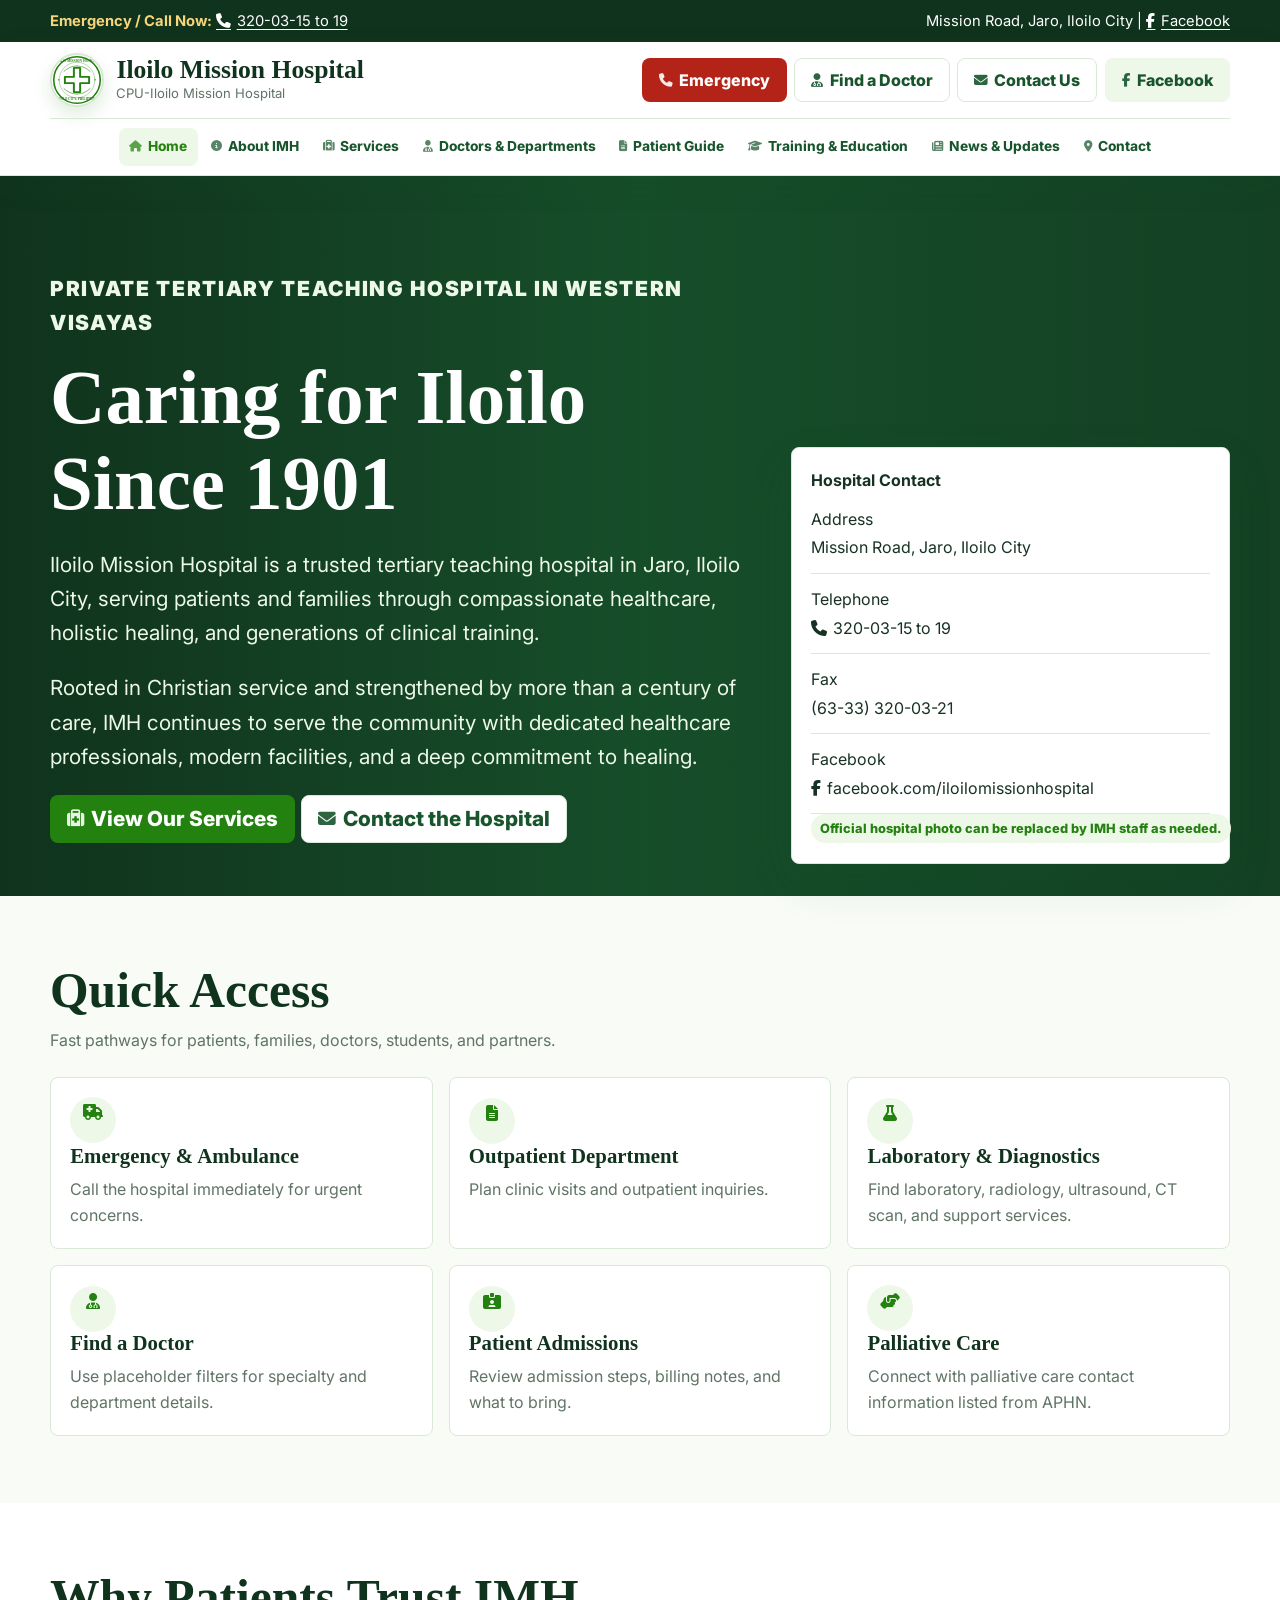
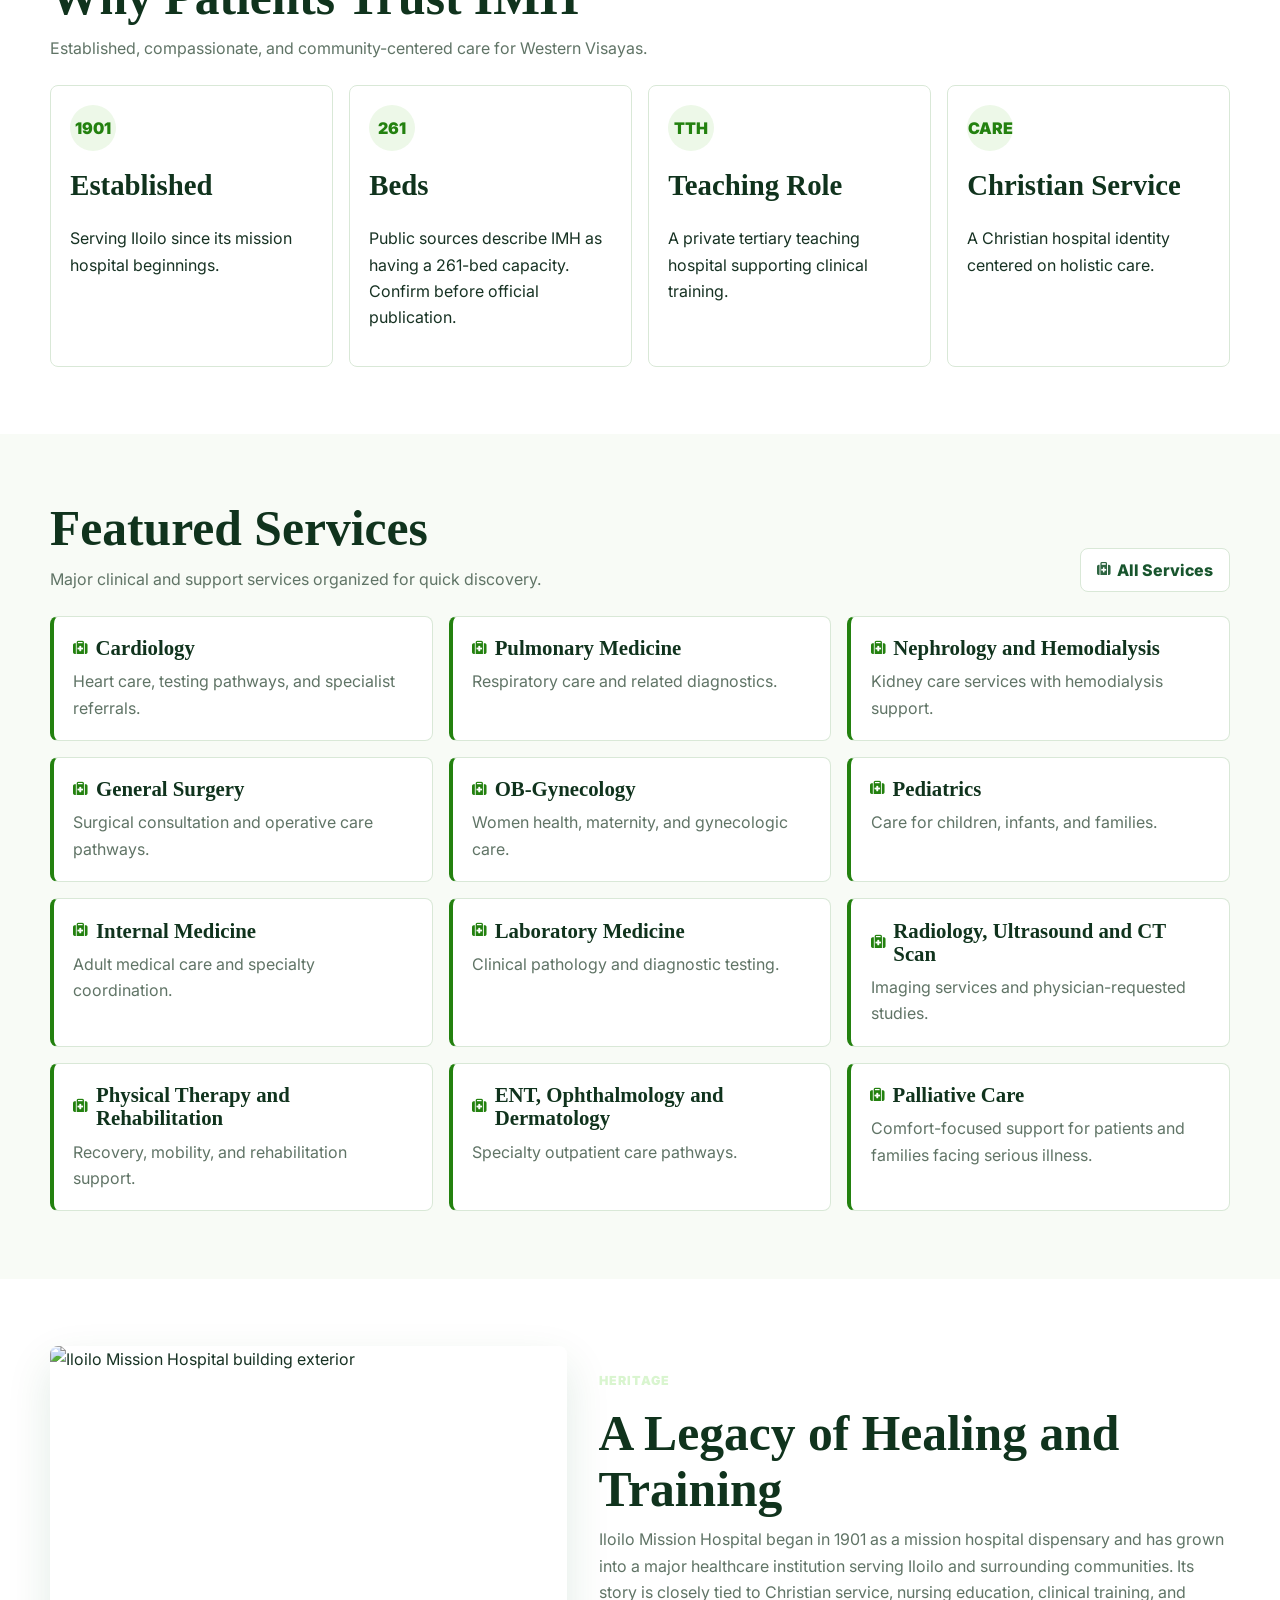
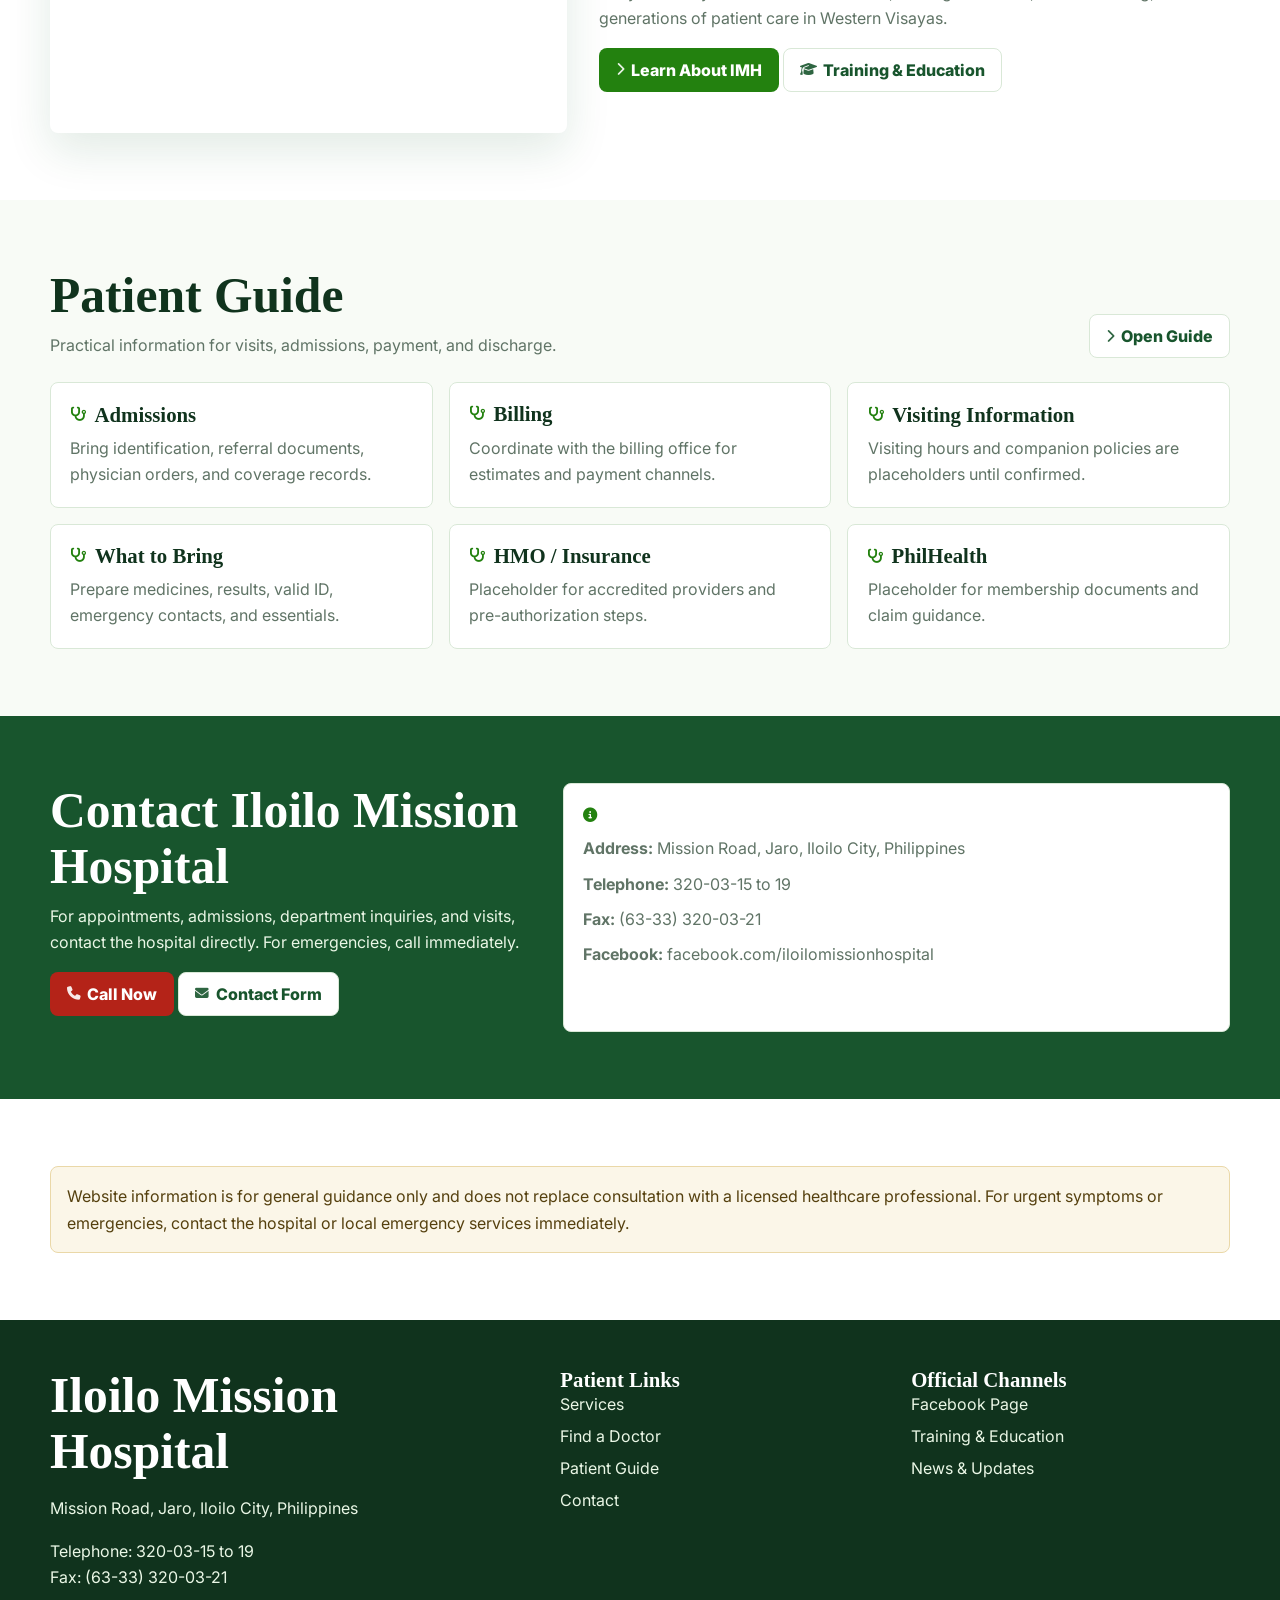
==== commit ce1abc3c: "Load Font Awesome enhancements on homepage" ====
--- a/index.html
+++ b/index.html
@@ -1 +1 @@
-<!doctype html><html lang="en"><head><meta charset="utf-8"><meta name="viewport" content="width=device-width,initial-scale=1"><title>Iloilo Mission Hospital | Caring for Iloilo Since 1901</title><meta name="description" content="Iloilo Mission Hospital is a trusted tertiary teaching hospital in Jaro, Iloilo City, serving patients through compassionate healthcare, holistic healing, and clinical training."><link rel="preconnect" href="https://fonts.googleapis.com"><link rel="preconnect" href="https://fonts.gstatic.com" crossorigin><link href="https://fonts.googleapis.com/css2?family=Inter:wght@400;550;650;750;850&display=swap" rel="stylesheet"><link rel="stylesheet" href="styles.css?v=imh-photo-2"><script type="application/ld+json">{"@context":"https://schema.org","@type":"Hospital","name":"Iloilo Mission Hospital","alternateName":["IMH","CPU-Iloilo Mission Hospital"],"address":{"@type":"PostalAddress","streetAddress":"Mission Road, Jaro","addressLocality":"Iloilo City","addressCountry":"PH"},"telephone":"320-03-15 to 19","faxNumber":"+63-33-320-03-21","sameAs":"https://www.facebook.com/iloilomissionhospital/"}</script></head><body><a class="skip" href="#main">Skip to main content</a><div class="top"><div class="wrap"><span><strong>Emergency / Call Now:</strong> <a href="tel:3200315">320-03-15 to 19</a></span><span>Mission Road, Jaro, Iloilo City | <a href="https://www.facebook.com/iloilomissionhospital/">Facebook</a></span></div></div><header class="header" data-open="false"><div class="wrap head"><a class="brand" href="index.html"><span class="mark">IMH</span><span><b>Iloilo Mission Hospital</b><span>CPU-Iloilo Mission Hospital</span></span></a><button class="toggle" type="button" aria-label="Toggle navigation" aria-expanded="false"><span></span><span></span><span></span></button><nav class="nav" aria-label="Main navigation"><ul><li><a href="index.html">Home</a></li><li><a href="about.html">About IMH</a></li><li><a href="services.html">Services</a></li><li><a href="doctors.html">Doctors & Departments</a></li><li><a href="patient-guide.html">Patient Guide</a></li><li><a href="training.html">Training & Education</a></li><li><a href="news.html">News & Updates</a></li><li><a href="contact.html">Contact</a></li></ul></nav><div class="actions"><a class="btn danger" href="tel:3200315">Emergency</a><a class="btn secondary" href="doctors.html">Find a Doctor</a><a class="btn secondary" href="contact.html">Contact Us</a><a class="btn ghost" href="https://www.facebook.com/iloilomissionhospital/">Facebook</a></div></div></header><main id="main"><section class="hero"><div class="wrap"><div><p class="eyebrow">Private tertiary teaching hospital in Western Visayas</p><h1>Caring for Iloilo Since 1901</h1><p>Iloilo Mission Hospital is a trusted tertiary teaching hospital in Jaro, Iloilo City, serving patients and families through compassionate healthcare, holistic healing, and generations of clinical training.</p><p>Rooted in Christian service and strengthened by more than a century of care, IMH continues to serve the community with dedicated healthcare professionals, modern facilities, and a deep commitment to healing.</p><p><a class="btn primary" href="services.html">View Our Services</a> <a class="btn secondary" href="contact.html">Contact the Hospital</a></p></div><aside class="hero-card"><strong>Hospital Contact</strong><div class="row"><span>Address</span><a href="contact.html">Mission Road, Jaro, Iloilo City</a></div><div class="row"><span>Telephone</span><a href="tel:3200315">320-03-15 to 19</a></div><div class="row"><span>Fax</span><span>(63-33) 320-03-21</span></div><div class="row"><span>Facebook</span><a href="https://www.facebook.com/iloilomissionhospital/">facebook.com/iloilomissionhospital</a></div><span class="label">Official hospital photo can be replaced by IMH staff as needed.</span></aside></div></section><section class="section soft"><div class="wrap"><div class="head2"><div><h2>Quick Access</h2><p>Fast pathways for patients, families, doctors, students, and partners.</p></div></div><div class="grid g3"><a class="quick" href="tel:3200315"><span class="icon">!</span><h3>Emergency & Ambulance</h3><p>Call the hospital immediately for urgent concerns.</p></a><a class="quick" href="patient-guide.html"><span class="icon">OPD</span><h3>Outpatient Department</h3><p>Plan clinic visits and outpatient inquiries.</p></a><a class="quick" href="services.html"><span class="icon">LAB</span><h3>Laboratory & Diagnostics</h3><p>Find laboratory, radiology, ultrasound, CT scan, and support services.</p></a><a class="quick" href="doctors.html"><span class="icon">DR</span><h3>Find a Doctor</h3><p>Use placeholder filters for specialty and department details.</p></a><a class="quick" href="patient-guide.html#admissions"><span class="icon">IN</span><h3>Patient Admissions</h3><p>Review admission steps, billing notes, and what to bring.</p></a><a class="quick" href="contact.html#palliative-care"><span class="icon">PC</span><h3>Palliative Care</h3><p>Connect with palliative care contact information listed from APHN.</p></a></div></div></section><section class="section"><div class="wrap"><div class="head2"><div><h2>Why Patients Trust IMH</h2><p>Established, compassionate, and community-centered care for Western Visayas.</p></div></div><div class="stats"><div class="stat"><span class="icon">1901</span><strong>Established</strong><p>Serving Iloilo since its mission hospital beginnings.</p></div><div class="stat"><span class="icon">261</span><strong>Beds</strong><p>Public sources describe IMH as having a 261-bed capacity. Confirm before official publication.</p></div><div class="stat"><span class="icon">TTH</span><strong>Teaching Role</strong><p>A private tertiary teaching hospital supporting clinical training.</p></div><div class="stat"><span class="icon">CARE</span><strong>Christian Service</strong><p>A Christian hospital identity centered on holistic care.</p></div></div></div></section><section class="section soft"><div class="wrap"><div class="head2"><div><h2>Featured Services</h2><p>Major clinical and support services organized for quick discovery.</p></div><a class="btn secondary" href="services.html">All Services</a></div><div class="grid g3"><article class="service"><h3>Cardiology</h3><p>Heart care, testing pathways, and specialist referrals.</p></article><article class="service"><h3>Pulmonary Medicine</h3><p>Respiratory care and related diagnostics.</p></article><article class="service"><h3>Nephrology and Hemodialysis</h3><p>Kidney care services with hemodialysis support.</p></article><article class="service"><h3>General Surgery</h3><p>Surgical consultation and operative care pathways.</p></article><article class="service"><h3>OB-Gynecology</h3><p>Women health, maternity, and gynecologic care.</p></article><article class="service"><h3>Pediatrics</h3><p>Care for children, infants, and families.</p></article><article class="service"><h3>Internal Medicine</h3><p>Adult medical care and specialty coordination.</p></article><article class="service"><h3>Laboratory Medicine</h3><p>Clinical pathology and diagnostic testing.</p></article><article class="service"><h3>Radiology, Ultrasound and CT Scan</h3><p>Imaging services and physician-requested studies.</p></article><article class="service"><h3>Physical Therapy and Rehabilitation</h3><p>Recovery, mobility, and rehabilitation support.</p></article><article class="service"><h3>ENT, Ophthalmology and Dermatology</h3><p>Specialty outpatient care pathways.</p></article><article class="service"><h3>Palliative Care</h3><p>Comfort-focused support for patients and families facing serious illness.</p></article></div></div></section><section class="section"><div class="wrap media"><div class="frame"><img src="https://virtualombudsman.com/media/reviews/photos/thumbnail/300x300s/86/6b/95/Iloilo-Mission-Hospital-92-1533386448.jpg" alt="Iloilo Mission Hospital building exterior"></div><div><p class="eyebrow">Heritage</p><h2>A Legacy of Healing and Training</h2><p class="lead">Iloilo Mission Hospital began in 1901 as a mission hospital dispensary and has grown into a major healthcare institution serving Iloilo and surrounding communities. Its story is closely tied to Christian service, nursing education, clinical training, and generations of patient care in Western Visayas.</p><p><a class="btn primary" href="about.html">Learn About IMH</a> <a class="btn secondary" href="training.html">Training & Education</a></p></div></div></section><section class="section soft"><div class="wrap"><div class="head2"><div><h2>Patient Guide</h2><p>Practical information for visits, admissions, payment, and discharge.</p></div><a class="btn secondary" href="patient-guide.html">Open Guide</a></div><div class="grid g3"><article class="card"><h3>Admissions</h3><p>Bring identification, referral documents, physician orders, and coverage records.</p></article><article class="card"><h3>Billing</h3><p>Coordinate with the billing office for estimates and payment channels.</p></article><article class="card"><h3>Visiting Information</h3><p>Visiting hours and companion policies are placeholders until confirmed.</p></article><article class="card"><h3>What to Bring</h3><p>Prepare medicines, results, valid ID, emergency contacts, and essentials.</p></article><article class="card"><h3>HMO / Insurance</h3><p>Placeholder for accredited providers and pre-authorization steps.</p></article><article class="card"><h3>PhilHealth</h3><p>Placeholder for membership documents and claim guidance.</p></article></div></div></section><section class="section blue"><div class="wrap contact"><div><h2>Contact Iloilo Mission Hospital</h2><p class="lead">For appointments, admissions, department inquiries, and visits, contact the hospital directly. For emergencies, call immediately.</p><p><a class="btn danger" href="tel:3200315">Call Now</a> <a class="btn secondary" href="contact.html">Contact Form</a></p></div><div class="panel"><h3>Hospital Details</h3><p><strong>Address:</strong> Mission Road, Jaro, Iloilo City, Philippines</p><p><strong>Telephone:</strong> <a href="tel:3200315">320-03-15 to 19</a></p><p><strong>Fax:</strong> (63-33) 320-03-21</p><p><strong>Facebook:</strong> <a href="https://www.facebook.com/iloilomissionhospital/">facebook.com/iloilomissionhospital</a></p></div></div></section><section class="section"><div class="wrap notice">Website information is for general guidance only and does not replace consultation with a licensed healthcare professional. For urgent symptoms or emergencies, contact the hospital or local emergency services immediately.</div></section></main><footer class="foot"><div class="wrap"><div><h2>Iloilo Mission Hospital</h2><p>Mission Road, Jaro, Iloilo City, Philippines</p><p>Telephone: <a href="tel:3200315">320-03-15 to 19</a><br>Fax: (63-33) 320-03-21</p></div><div><h3>Patient Links</h3><ul><li><a href="services.html">Services</a></li><li><a href="doctors.html">Find a Doctor</a></li><li><a href="patient-guide.html">Patient Guide</a></li><li><a href="contact.html">Contact</a></li></ul></div><div><h3>Official Channels</h3><ul><li><a href="https://www.facebook.com/iloilomissionhospital/">Facebook Page</a></li><li><a href="training.html">Training & Education</a></li><li><a href="news.html">News & Updates</a></li></ul></div></div></footer><script src="script.js"></script></body></html>+<!doctype html><html lang="en"><head><meta charset="utf-8"><meta name="viewport" content="width=device-width,initial-scale=1"><title>Iloilo Mission Hospital | Caring for Iloilo Since 1901</title><meta name="description" content="Iloilo Mission Hospital is a trusted tertiary teaching hospital in Jaro, Iloilo City, serving patients through compassionate healthcare, holistic healing, and clinical training."><link rel="preconnect" href="https://fonts.googleapis.com"><link rel="preconnect" href="https://fonts.gstatic.com" crossorigin><link href="https://fonts.googleapis.com/css2?family=Inter:wght@400;550;650;750;850&display=swap" rel="stylesheet"><link rel="stylesheet" href="styles.css?v=imh-photo-2"><link rel="stylesheet" href="enhancements.css?v=fa-motion-1"><script type="application/ld+json">{"@context":"https://schema.org","@type":"Hospital","name":"Iloilo Mission Hospital","alternateName":["IMH","CPU-Iloilo Mission Hospital"],"address":{"@type":"PostalAddress","streetAddress":"Mission Road, Jaro","addressLocality":"Iloilo City","addressCountry":"PH"},"telephone":"320-03-15 to 19","faxNumber":"+63-33-320-03-21","sameAs":"https://www.facebook.com/iloilomissionhospital/"}</script></head><body><a class="skip" href="#main">Skip to main content</a><div class="top"><div class="wrap"><span><strong>Emergency / Call Now:</strong> <a href="tel:3200315">320-03-15 to 19</a></span><span>Mission Road, Jaro, Iloilo City | <a href="https://www.facebook.com/iloilomissionhospital/">Facebook</a></span></div></div><header class="header" data-open="false"><div class="wrap head"><a class="brand" href="index.html"><span class="mark">IMH</span><span><b>Iloilo Mission Hospital</b><span>CPU-Iloilo Mission Hospital</span></span></a><button class="toggle" type="button" aria-label="Toggle navigation" aria-expanded="false"><span></span><span></span><span></span></button><nav class="nav" aria-label="Main navigation"><ul><li><a href="index.html">Home</a></li><li><a href="about.html">About IMH</a></li><li><a href="services.html">Services</a></li><li><a href="doctors.html">Doctors & Departments</a></li><li><a href="patient-guide.html">Patient Guide</a></li><li><a href="training.html">Training & Education</a></li><li><a href="news.html">News & Updates</a></li><li><a href="contact.html">Contact</a></li></ul></nav><div class="actions"><a class="btn danger" href="tel:3200315">Emergency</a><a class="btn secondary" href="doctors.html">Find a Doctor</a><a class="btn secondary" href="contact.html">Contact Us</a><a class="btn ghost" href="https://www.facebook.com/iloilomissionhospital/">Facebook</a></div></div></header><main id="main"><section class="hero"><div class="wrap"><div><p class="eyebrow">Private tertiary teaching hospital in Western Visayas</p><h1>Caring for Iloilo Since 1901</h1><p>Iloilo Mission Hospital is a trusted tertiary teaching hospital in Jaro, Iloilo City, serving patients and families through compassionate healthcare, holistic healing, and generations of clinical training.</p><p>Rooted in Christian service and strengthened by more than a century of care, IMH continues to serve the community with dedicated healthcare professionals, modern facilities, and a deep commitment to healing.</p><p><a class="btn primary" href="services.html">View Our Services</a> <a class="btn secondary" href="contact.html">Contact the Hospital</a></p></div><aside class="hero-card"><strong>Hospital Contact</strong><div class="row"><span>Address</span><a href="contact.html">Mission Road, Jaro, Iloilo City</a></div><div class="row"><span>Telephone</span><a href="tel:3200315">320-03-15 to 19</a></div><div class="row"><span>Fax</span><span>(63-33) 320-03-21</span></div><div class="row"><span>Facebook</span><a href="https://www.facebook.com/iloilomissionhospital/">facebook.com/iloilomissionhospital</a></div><span class="label">Official hospital photo can be replaced by IMH staff as needed.</span></aside></div></section><section class="section soft"><div class="wrap"><div class="head2"><div><h2>Quick Access</h2><p>Fast pathways for patients, families, doctors, students, and partners.</p></div></div><div class="grid g3"><a class="quick" href="tel:3200315"><span class="icon">!</span><h3>Emergency & Ambulance</h3><p>Call the hospital immediately for urgent concerns.</p></a><a class="quick" href="patient-guide.html"><span class="icon">OPD</span><h3>Outpatient Department</h3><p>Plan clinic visits and outpatient inquiries.</p></a><a class="quick" href="services.html"><span class="icon">LAB</span><h3>Laboratory & Diagnostics</h3><p>Find laboratory, radiology, ultrasound, CT scan, and support services.</p></a><a class="quick" href="doctors.html"><span class="icon">DR</span><h3>Find a Doctor</h3><p>Use placeholder filters for specialty and department details.</p></a><a class="quick" href="patient-guide.html#admissions"><span class="icon">IN</span><h3>Patient Admissions</h3><p>Review admission steps, billing notes, and what to bring.</p></a><a class="quick" href="contact.html#palliative-care"><span class="icon">PC</span><h3>Palliative Care</h3><p>Connect with palliative care contact information listed from APHN.</p></a></div></div></section><section class="section"><div class="wrap"><div class="head2"><div><h2>Why Patients Trust IMH</h2><p>Established, compassionate, and community-centered care for Western Visayas.</p></div></div><div class="stats"><div class="stat"><span class="icon">1901</span><strong>Established</strong><p>Serving Iloilo since its mission hospital beginnings.</p></div><div class="stat"><span class="icon">261</span><strong>Beds</strong><p>Public sources describe IMH as having a 261-bed capacity. Confirm before official publication.</p></div><div class="stat"><span class="icon">TTH</span><strong>Teaching Role</strong><p>A private tertiary teaching hospital supporting clinical training.</p></div><div class="stat"><span class="icon">CARE</span><strong>Christian Service</strong><p>A Christian hospital identity centered on holistic care.</p></div></div></div></section><section class="section soft"><div class="wrap"><div class="head2"><div><h2>Featured Services</h2><p>Major clinical and support services organized for quick discovery.</p></div><a class="btn secondary" href="services.html">All Services</a></div><div class="grid g3"><article class="service"><h3>Cardiology</h3><p>Heart care, testing pathways, and specialist referrals.</p></article><article class="service"><h3>Pulmonary Medicine</h3><p>Respiratory care and related diagnostics.</p></article><article class="service"><h3>Nephrology and Hemodialysis</h3><p>Kidney care services with hemodialysis support.</p></article><article class="service"><h3>General Surgery</h3><p>Surgical consultation and operative care pathways.</p></article><article class="service"><h3>OB-Gynecology</h3><p>Women health, maternity, and gynecologic care.</p></article><article class="service"><h3>Pediatrics</h3><p>Care for children, infants, and families.</p></article><article class="service"><h3>Internal Medicine</h3><p>Adult medical care and specialty coordination.</p></article><article class="service"><h3>Laboratory Medicine</h3><p>Clinical pathology and diagnostic testing.</p></article><article class="service"><h3>Radiology, Ultrasound and CT Scan</h3><p>Imaging services and physician-requested studies.</p></article><article class="service"><h3>Physical Therapy and Rehabilitation</h3><p>Recovery, mobility, and rehabilitation support.</p></article><article class="service"><h3>ENT, Ophthalmology and Dermatology</h3><p>Specialty outpatient care pathways.</p></article><article class="service"><h3>Palliative Care</h3><p>Comfort-focused support for patients and families facing serious illness.</p></article></div></div></section><section class="section"><div class="wrap media"><div class="frame"><img src="https://virtualombudsman.com/media/reviews/photos/thumbnail/300x300s/86/6b/95/Iloilo-Mission-Hospital-92-1533386448.jpg" alt="Iloilo Mission Hospital building exterior"></div><div><p class="eyebrow">Heritage</p><h2>A Legacy of Healing and Training</h2><p class="lead">Iloilo Mission Hospital began in 1901 as a mission hospital dispensary and has grown into a major healthcare institution serving Iloilo and surrounding communities. Its story is closely tied to Christian service, nursing education, clinical training, and generations of patient care in Western Visayas.</p><p><a class="btn primary" href="about.html">Learn About IMH</a> <a class="btn secondary" href="training.html">Training & Education</a></p></div></div></section><section class="section soft"><div class="wrap"><div class="head2"><div><h2>Patient Guide</h2><p>Practical information for visits, admissions, payment, and discharge.</p></div><a class="btn secondary" href="patient-guide.html">Open Guide</a></div><div class="grid g3"><article class="card"><h3>Admissions</h3><p>Bring identification, referral documents, physician orders, and coverage records.</p></article><article class="card"><h3>Billing</h3><p>Coordinate with the billing office for estimates and payment channels.</p></article><article class="card"><h3>Visiting Information</h3><p>Visiting hours and companion policies are placeholders until confirmed.</p></article><article class="card"><h3>What to Bring</h3><p>Prepare medicines, results, valid ID, emergency contacts, and essentials.</p></article><article class="card"><h3>HMO / Insurance</h3><p>Placeholder for accredited providers and pre-authorization steps.</p></article><article class="card"><h3>PhilHealth</h3><p>Placeholder for membership documents and claim guidance.</p></article></div></div></section><section class="section blue"><div class="wrap contact"><div><h2>Contact Iloilo Mission Hospital</h2><p class="lead">For appointments, admissions, department inquiries, and visits, contact the hospital directly. For emergencies, call immediately.</p><p><a class="btn danger" href="tel:3200315">Call Now</a> <a class="btn secondary" href="contact.html">Contact Form</a></p></div><div class="panel"><h3>Hospital Details</h3><p><strong>Address:</strong> Mission Road, Jaro, Iloilo City, Philippines</p><p><strong>Telephone:</strong> <a href="tel:3200315">320-03-15 to 19</a></p><p><strong>Fax:</strong> (63-33) 320-03-21</p><p><strong>Facebook:</strong> <a href="https://www.facebook.com/iloilomissionhospital/">facebook.com/iloilomissionhospital</a></p></div></div></section><section class="section"><div class="wrap notice">Website information is for general guidance only and does not replace consultation with a licensed healthcare professional. For urgent symptoms or emergencies, contact the hospital or local emergency services immediately.</div></section></main><footer class="foot"><div class="wrap"><div><h2>Iloilo Mission Hospital</h2><p>Mission Road, Jaro, Iloilo City, Philippines</p><p>Telephone: <a href="tel:3200315">320-03-15 to 19</a><br>Fax: (63-33) 320-03-21</p></div><div><h3>Patient Links</h3><ul><li><a href="services.html">Services</a></li><li><a href="doctors.html">Find a Doctor</a></li><li><a href="patient-guide.html">Patient Guide</a></li><li><a href="contact.html">Contact</a></li></ul></div><div><h3>Official Channels</h3><ul><li><a href="https://www.facebook.com/iloilomissionhospital/">Facebook Page</a></li><li><a href="training.html">Training & Education</a></li><li><a href="news.html">News & Updates</a></li></ul></div></div></footer><script src="script.js"></script></body></html>
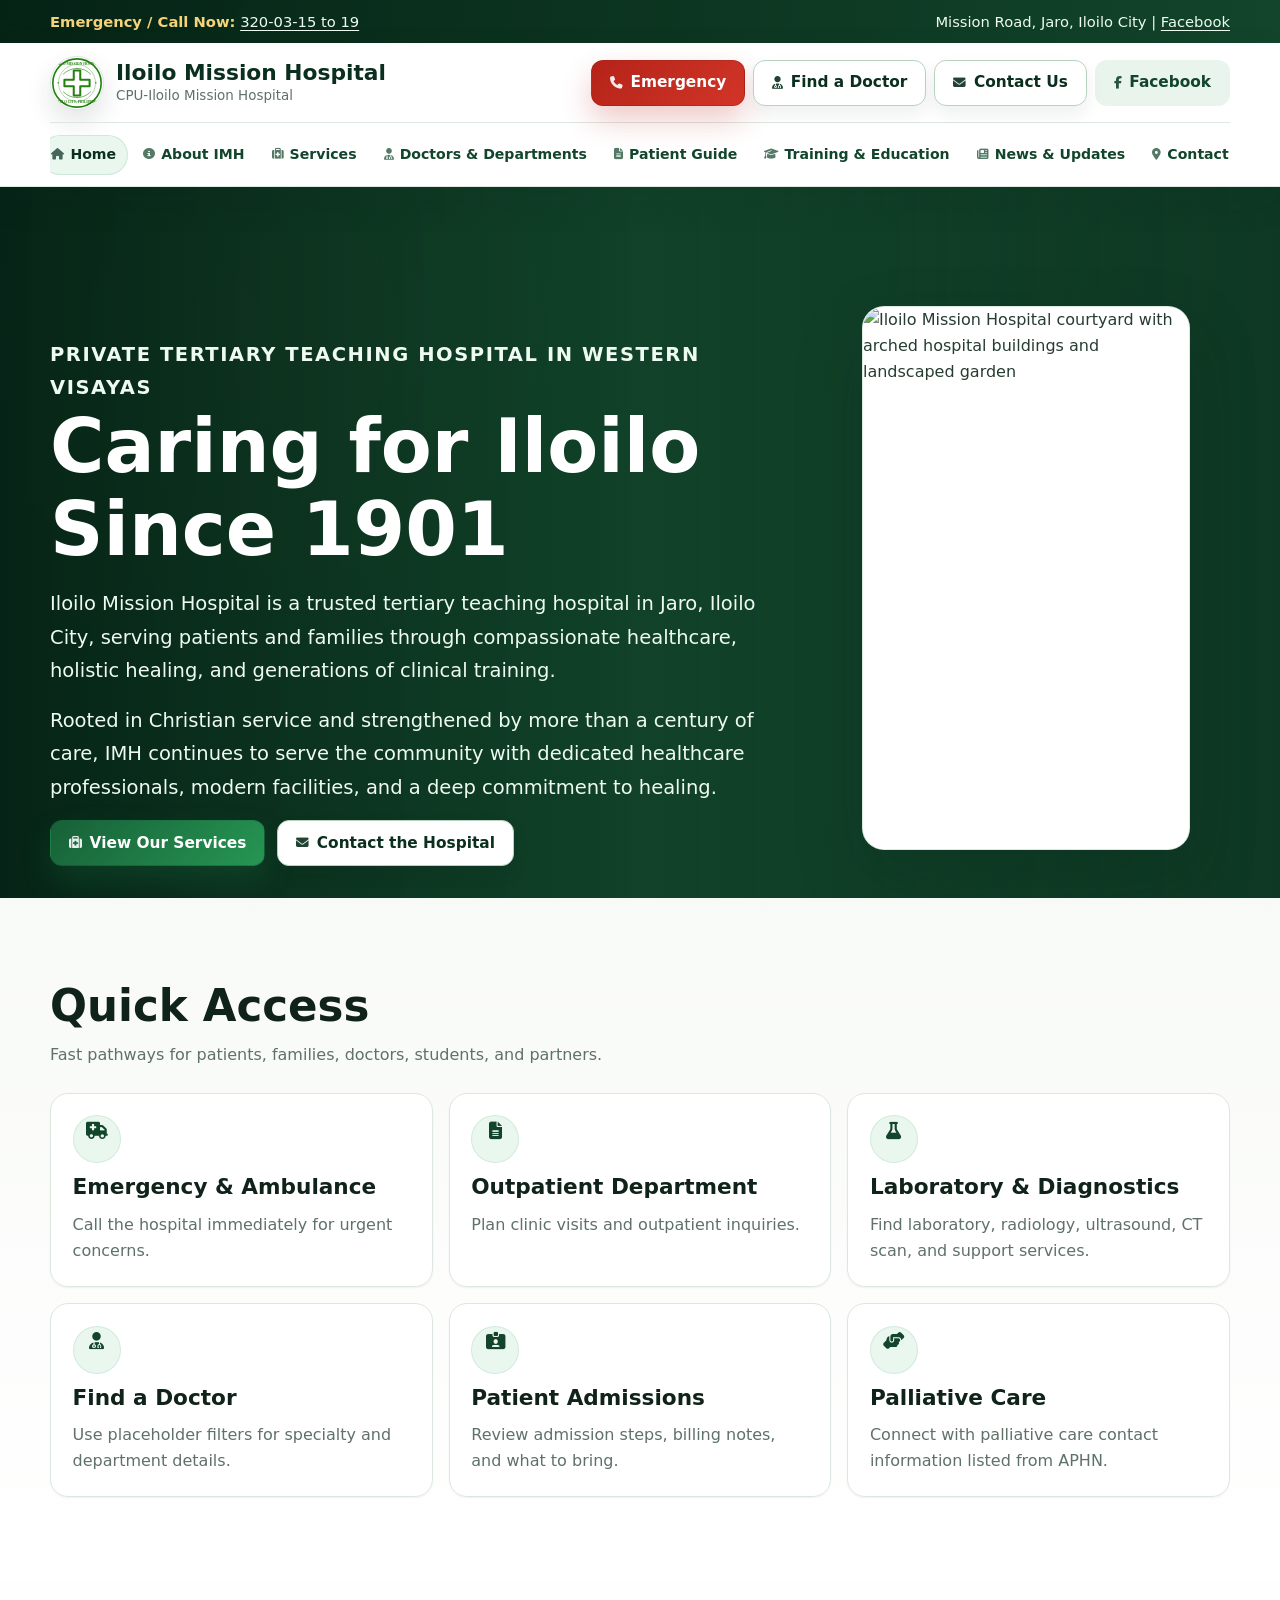
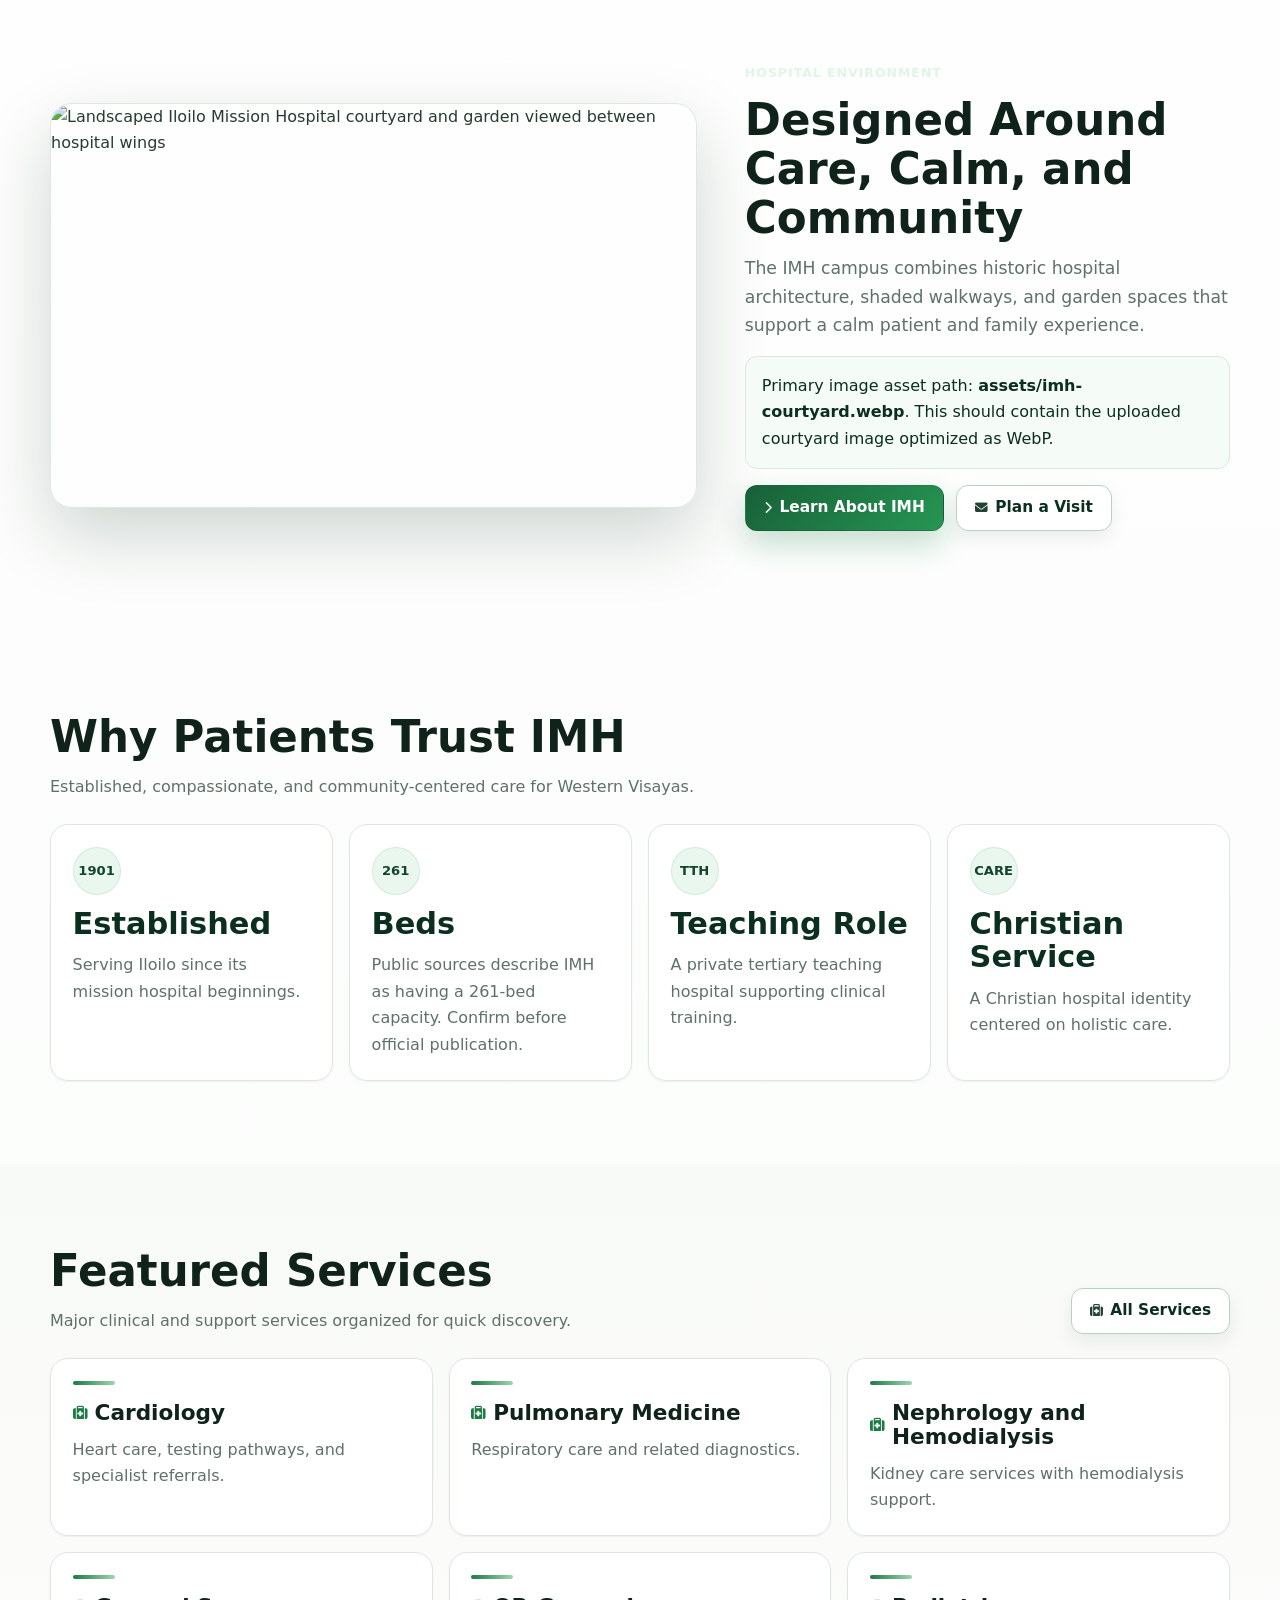
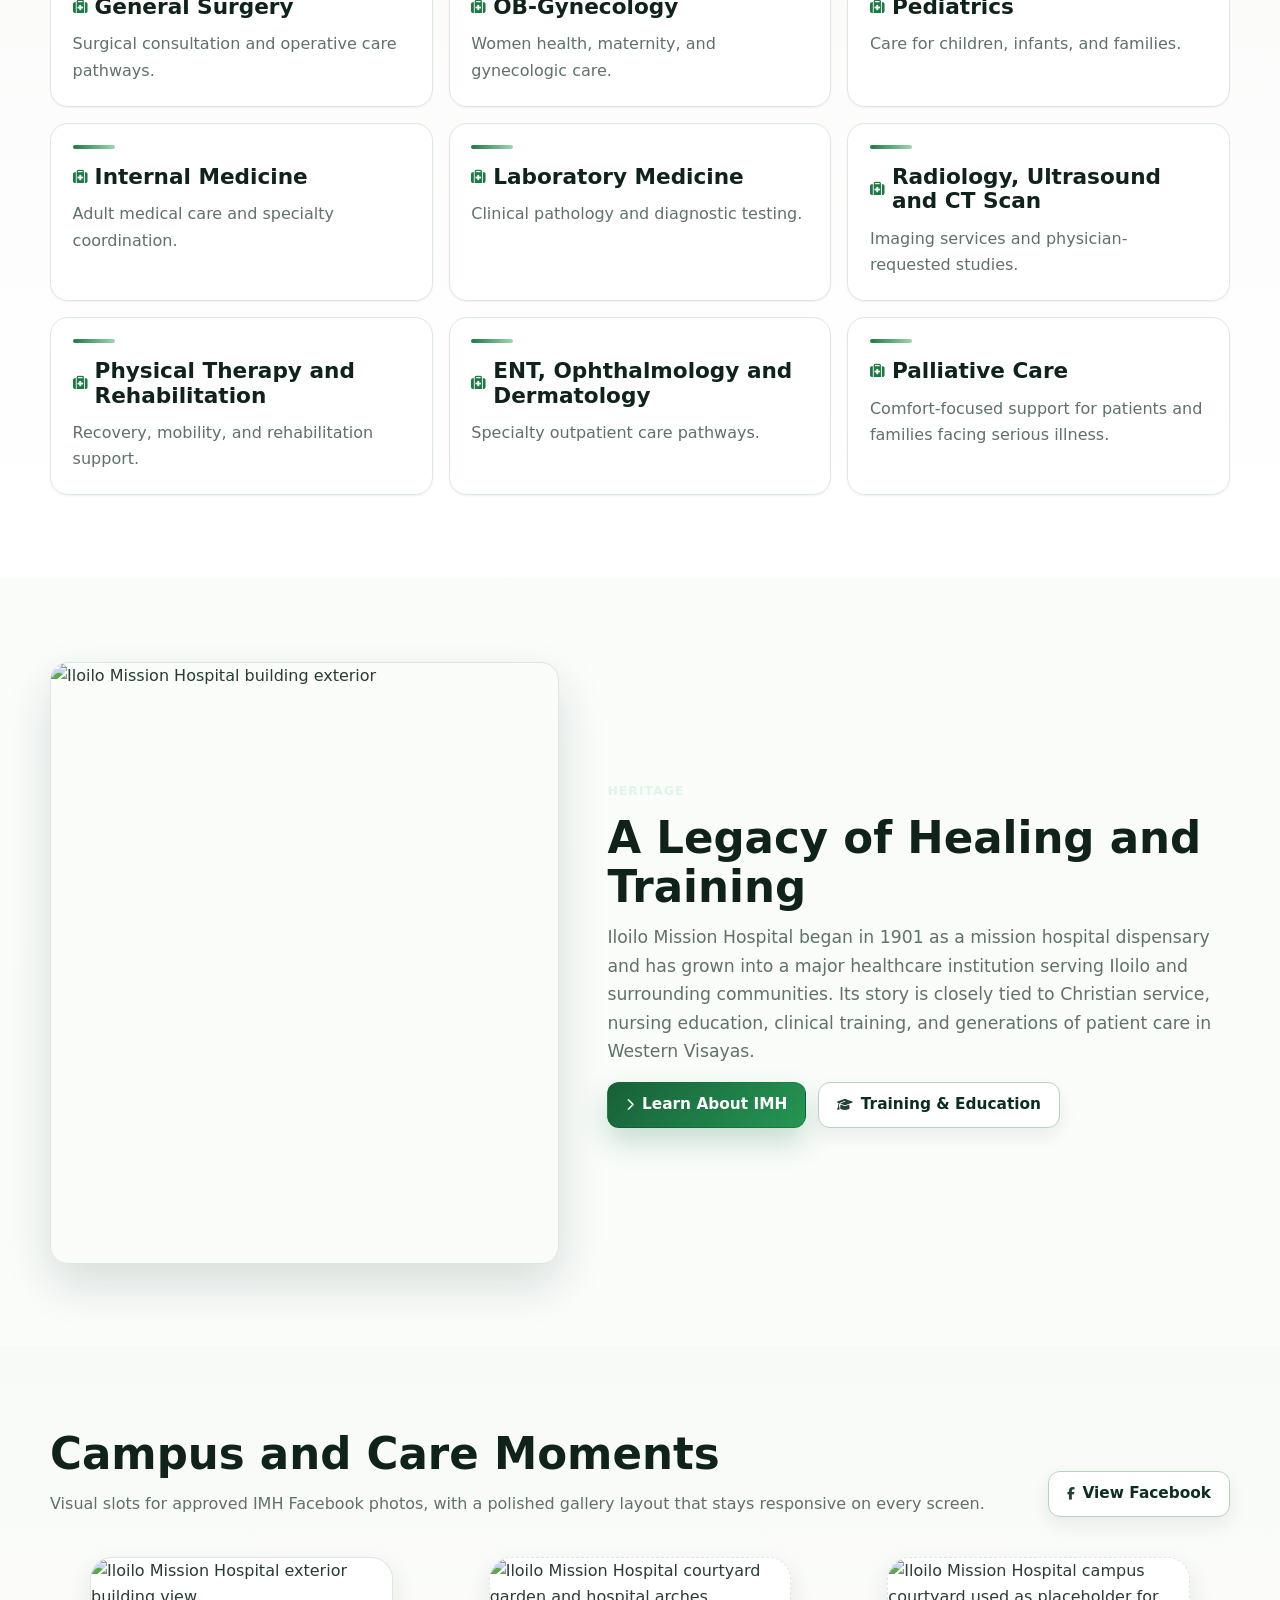
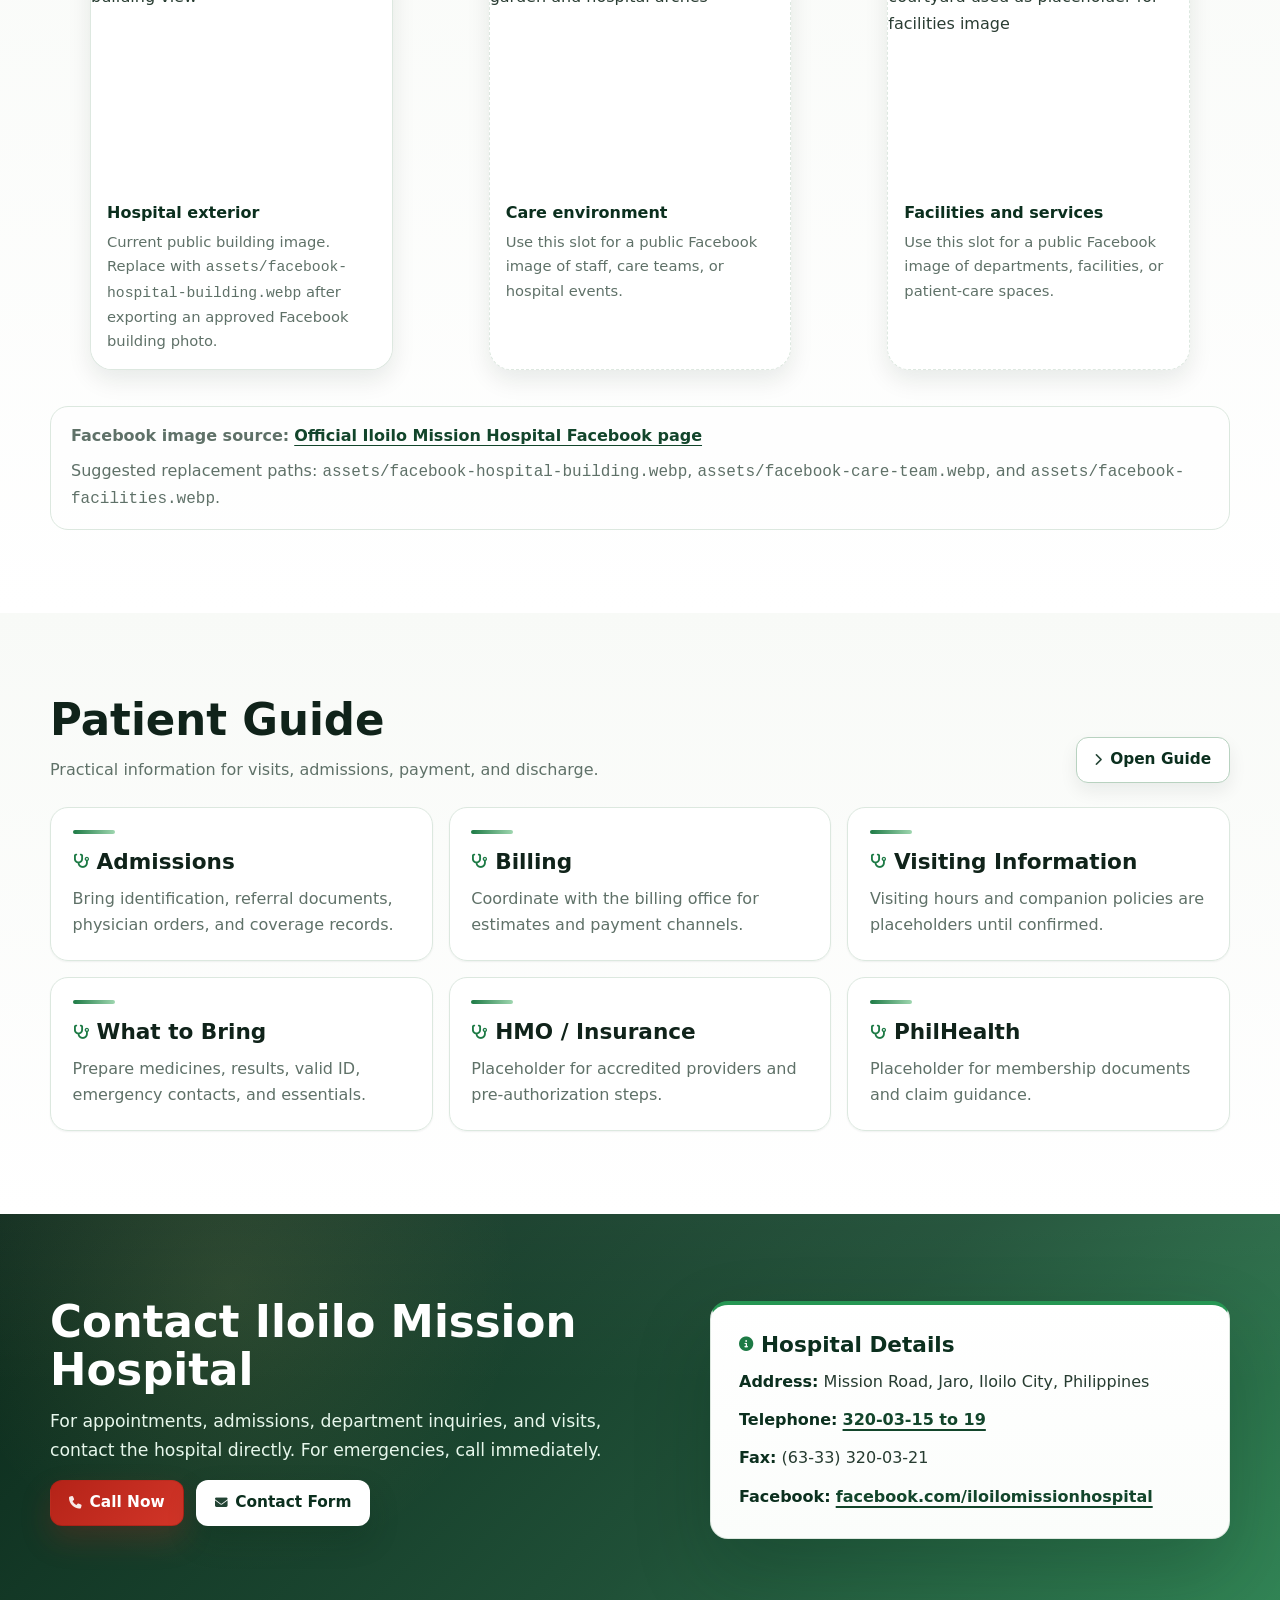
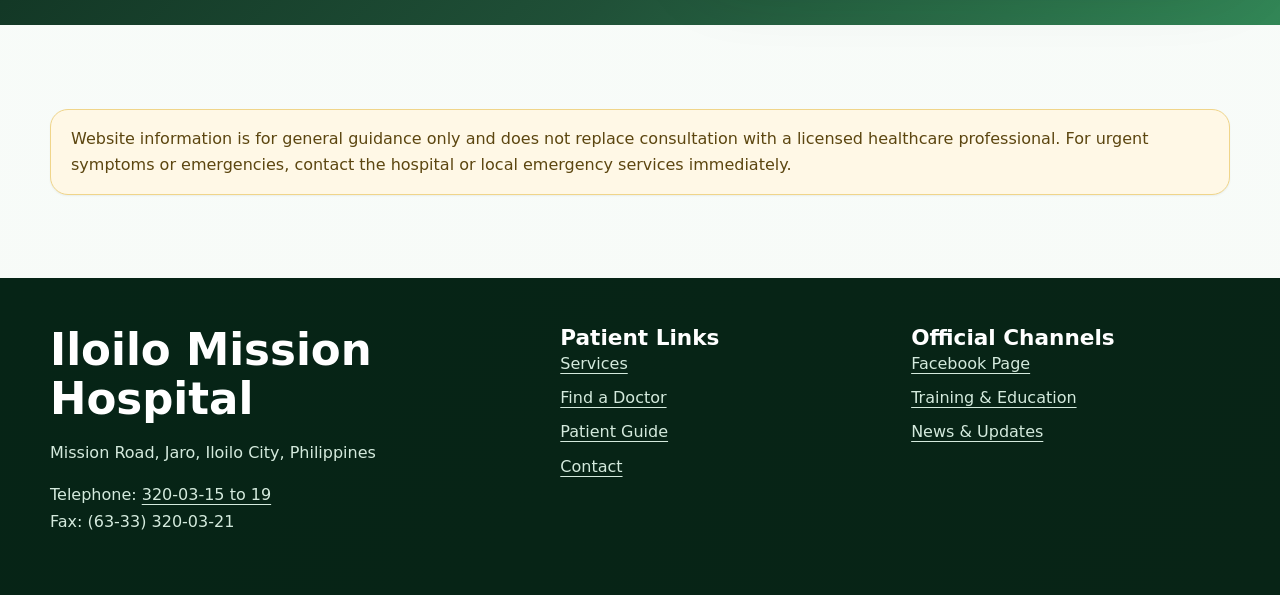
==== commit 5acbd0d4: "Add premium hospital image sections to homepage" ====
--- a/index.html
+++ b/index.html
@@ -1 +1 @@
-<!doctype html><html lang="en"><head><meta charset="utf-8"><meta name="viewport" content="width=device-width,initial-scale=1"><title>Iloilo Mission Hospital | Caring for Iloilo Since 1901</title><meta name="description" content="Iloilo Mission Hospital is a trusted tertiary teaching hospital in Jaro, Iloilo City, serving patients through compassionate healthcare, holistic healing, and clinical training."><link rel="preconnect" href="https://fonts.googleapis.com"><link rel="preconnect" href="https://fonts.gstatic.com" crossorigin><link href="https://fonts.googleapis.com/css2?family=Inter:wght@400;550;650;750;850&display=swap" rel="stylesheet"><link rel="stylesheet" href="styles.css?v=imh-photo-2"><link rel="stylesheet" href="enhancements.css?v=fa-motion-1"><script type="application/ld+json">{"@context":"https://schema.org","@type":"Hospital","name":"Iloilo Mission Hospital","alternateName":["IMH","CPU-Iloilo Mission Hospital"],"address":{"@type":"PostalAddress","streetAddress":"Mission Road, Jaro","addressLocality":"Iloilo City","addressCountry":"PH"},"telephone":"320-03-15 to 19","faxNumber":"+63-33-320-03-21","sameAs":"https://www.facebook.com/iloilomissionhospital/"}</script></head><body><a class="skip" href="#main">Skip to main content</a><div class="top"><div class="wrap"><span><strong>Emergency / Call Now:</strong> <a href="tel:3200315">320-03-15 to 19</a></span><span>Mission Road, Jaro, Iloilo City | <a href="https://www.facebook.com/iloilomissionhospital/">Facebook</a></span></div></div><header class="header" data-open="false"><div class="wrap head"><a class="brand" href="index.html"><span class="mark">IMH</span><span><b>Iloilo Mission Hospital</b><span>CPU-Iloilo Mission Hospital</span></span></a><button class="toggle" type="button" aria-label="Toggle navigation" aria-expanded="false"><span></span><span></span><span></span></button><nav class="nav" aria-label="Main navigation"><ul><li><a href="index.html">Home</a></li><li><a href="about.html">About IMH</a></li><li><a href="services.html">Services</a></li><li><a href="doctors.html">Doctors & Departments</a></li><li><a href="patient-guide.html">Patient Guide</a></li><li><a href="training.html">Training & Education</a></li><li><a href="news.html">News & Updates</a></li><li><a href="contact.html">Contact</a></li></ul></nav><div class="actions"><a class="btn danger" href="tel:3200315">Emergency</a><a class="btn secondary" href="doctors.html">Find a Doctor</a><a class="btn secondary" href="contact.html">Contact Us</a><a class="btn ghost" href="https://www.facebook.com/iloilomissionhospital/">Facebook</a></div></div></header><main id="main"><section class="hero"><div class="wrap"><div><p class="eyebrow">Private tertiary teaching hospital in Western Visayas</p><h1>Caring for Iloilo Since 1901</h1><p>Iloilo Mission Hospital is a trusted tertiary teaching hospital in Jaro, Iloilo City, serving patients and families through compassionate healthcare, holistic healing, and generations of clinical training.</p><p>Rooted in Christian service and strengthened by more than a century of care, IMH continues to serve the community with dedicated healthcare professionals, modern facilities, and a deep commitment to healing.</p><p><a class="btn primary" href="services.html">View Our Services</a> <a class="btn secondary" href="contact.html">Contact the Hospital</a></p></div><aside class="hero-card"><strong>Hospital Contact</strong><div class="row"><span>Address</span><a href="contact.html">Mission Road, Jaro, Iloilo City</a></div><div class="row"><span>Telephone</span><a href="tel:3200315">320-03-15 to 19</a></div><div class="row"><span>Fax</span><span>(63-33) 320-03-21</span></div><div class="row"><span>Facebook</span><a href="https://www.facebook.com/iloilomissionhospital/">facebook.com/iloilomissionhospital</a></div><span class="label">Official hospital photo can be replaced by IMH staff as needed.</span></aside></div></section><section class="section soft"><div class="wrap"><div class="head2"><div><h2>Quick Access</h2><p>Fast pathways for patients, families, doctors, students, and partners.</p></div></div><div class="grid g3"><a class="quick" href="tel:3200315"><span class="icon">!</span><h3>Emergency & Ambulance</h3><p>Call the hospital immediately for urgent concerns.</p></a><a class="quick" href="patient-guide.html"><span class="icon">OPD</span><h3>Outpatient Department</h3><p>Plan clinic visits and outpatient inquiries.</p></a><a class="quick" href="services.html"><span class="icon">LAB</span><h3>Laboratory & Diagnostics</h3><p>Find laboratory, radiology, ultrasound, CT scan, and support services.</p></a><a class="quick" href="doctors.html"><span class="icon">DR</span><h3>Find a Doctor</h3><p>Use placeholder filters for specialty and department details.</p></a><a class="quick" href="patient-guide.html#admissions"><span class="icon">IN</span><h3>Patient Admissions</h3><p>Review admission steps, billing notes, and what to bring.</p></a><a class="quick" href="contact.html#palliative-care"><span class="icon">PC</span><h3>Palliative Care</h3><p>Connect with palliative care contact information listed from APHN.</p></a></div></div></section><section class="section"><div class="wrap"><div class="head2"><div><h2>Why Patients Trust IMH</h2><p>Established, compassionate, and community-centered care for Western Visayas.</p></div></div><div class="stats"><div class="stat"><span class="icon">1901</span><strong>Established</strong><p>Serving Iloilo since its mission hospital beginnings.</p></div><div class="stat"><span class="icon">261</span><strong>Beds</strong><p>Public sources describe IMH as having a 261-bed capacity. Confirm before official publication.</p></div><div class="stat"><span class="icon">TTH</span><strong>Teaching Role</strong><p>A private tertiary teaching hospital supporting clinical training.</p></div><div class="stat"><span class="icon">CARE</span><strong>Christian Service</strong><p>A Christian hospital identity centered on holistic care.</p></div></div></div></section><section class="section soft"><div class="wrap"><div class="head2"><div><h2>Featured Services</h2><p>Major clinical and support services organized for quick discovery.</p></div><a class="btn secondary" href="services.html">All Services</a></div><div class="grid g3"><article class="service"><h3>Cardiology</h3><p>Heart care, testing pathways, and specialist referrals.</p></article><article class="service"><h3>Pulmonary Medicine</h3><p>Respiratory care and related diagnostics.</p></article><article class="service"><h3>Nephrology and Hemodialysis</h3><p>Kidney care services with hemodialysis support.</p></article><article class="service"><h3>General Surgery</h3><p>Surgical consultation and operative care pathways.</p></article><article class="service"><h3>OB-Gynecology</h3><p>Women health, maternity, and gynecologic care.</p></article><article class="service"><h3>Pediatrics</h3><p>Care for children, infants, and families.</p></article><article class="service"><h3>Internal Medicine</h3><p>Adult medical care and specialty coordination.</p></article><article class="service"><h3>Laboratory Medicine</h3><p>Clinical pathology and diagnostic testing.</p></article><article class="service"><h3>Radiology, Ultrasound and CT Scan</h3><p>Imaging services and physician-requested studies.</p></article><article class="service"><h3>Physical Therapy and Rehabilitation</h3><p>Recovery, mobility, and rehabilitation support.</p></article><article class="service"><h3>ENT, Ophthalmology and Dermatology</h3><p>Specialty outpatient care pathways.</p></article><article class="service"><h3>Palliative Care</h3><p>Comfort-focused support for patients and families facing serious illness.</p></article></div></div></section><section class="section"><div class="wrap media"><div class="frame"><img src="https://virtualombudsman.com/media/reviews/photos/thumbnail/300x300s/86/6b/95/Iloilo-Mission-Hospital-92-1533386448.jpg" alt="Iloilo Mission Hospital building exterior"></div><div><p class="eyebrow">Heritage</p><h2>A Legacy of Healing and Training</h2><p class="lead">Iloilo Mission Hospital began in 1901 as a mission hospital dispensary and has grown into a major healthcare institution serving Iloilo and surrounding communities. Its story is closely tied to Christian service, nursing education, clinical training, and generations of patient care in Western Visayas.</p><p><a class="btn primary" href="about.html">Learn About IMH</a> <a class="btn secondary" href="training.html">Training & Education</a></p></div></div></section><section class="section soft"><div class="wrap"><div class="head2"><div><h2>Patient Guide</h2><p>Practical information for visits, admissions, payment, and discharge.</p></div><a class="btn secondary" href="patient-guide.html">Open Guide</a></div><div class="grid g3"><article class="card"><h3>Admissions</h3><p>Bring identification, referral documents, physician orders, and coverage records.</p></article><article class="card"><h3>Billing</h3><p>Coordinate with the billing office for estimates and payment channels.</p></article><article class="card"><h3>Visiting Information</h3><p>Visiting hours and companion policies are placeholders until confirmed.</p></article><article class="card"><h3>What to Bring</h3><p>Prepare medicines, results, valid ID, emergency contacts, and essentials.</p></article><article class="card"><h3>HMO / Insurance</h3><p>Placeholder for accredited providers and pre-authorization steps.</p></article><article class="card"><h3>PhilHealth</h3><p>Placeholder for membership documents and claim guidance.</p></article></div></div></section><section class="section blue"><div class="wrap contact"><div><h2>Contact Iloilo Mission Hospital</h2><p class="lead">For appointments, admissions, department inquiries, and visits, contact the hospital directly. For emergencies, call immediately.</p><p><a class="btn danger" href="tel:3200315">Call Now</a> <a class="btn secondary" href="contact.html">Contact Form</a></p></div><div class="panel"><h3>Hospital Details</h3><p><strong>Address:</strong> Mission Road, Jaro, Iloilo City, Philippines</p><p><strong>Telephone:</strong> <a href="tel:3200315">320-03-15 to 19</a></p><p><strong>Fax:</strong> (63-33) 320-03-21</p><p><strong>Facebook:</strong> <a href="https://www.facebook.com/iloilomissionhospital/">facebook.com/iloilomissionhospital</a></p></div></div></section><section class="section"><div class="wrap notice">Website information is for general guidance only and does not replace consultation with a licensed healthcare professional. For urgent symptoms or emergencies, contact the hospital or local emergency services immediately.</div></section></main><footer class="foot"><div class="wrap"><div><h2>Iloilo Mission Hospital</h2><p>Mission Road, Jaro, Iloilo City, Philippines</p><p>Telephone: <a href="tel:3200315">320-03-15 to 19</a><br>Fax: (63-33) 320-03-21</p></div><div><h3>Patient Links</h3><ul><li><a href="services.html">Services</a></li><li><a href="doctors.html">Find a Doctor</a></li><li><a href="patient-guide.html">Patient Guide</a></li><li><a href="contact.html">Contact</a></li></ul></div><div><h3>Official Channels</h3><ul><li><a href="https://www.facebook.com/iloilomissionhospital/">Facebook Page</a></li><li><a href="training.html">Training & Education</a></li><li><a href="news.html">News & Updates</a></li></ul></div></div></footer><script src="script.js"></script></body></html>+<!doctype html><html lang="en"><head><meta charset="utf-8"><meta name="viewport" content="width=device-width,initial-scale=1"><title>Iloilo Mission Hospital | Caring for Iloilo Since 1901</title><meta name="description" content="Iloilo Mission Hospital is a trusted tertiary teaching hospital in Jaro, Iloilo City, serving patients through compassionate healthcare, holistic healing, and clinical training."><link rel="preconnect" href="https://fonts.googleapis.com"><link rel="preconnect" href="https://fonts.gstatic.com" crossorigin><link href="https://fonts.googleapis.com/css2?family=Inter:wght@400;550;650;750;850&display=swap" rel="stylesheet"><link rel="preload" as="image" href="assets/imh-courtyard.webp"><link rel="stylesheet" href="styles.css?v=imh-photo-2"><link rel="stylesheet" href="image-showcase.css?v=imh-gallery-1"><link rel="stylesheet" href="enhancements.css?v=fa-motion-1"><script type="application/ld+json">{"@context":"https://schema.org","@type":"Hospital","name":"Iloilo Mission Hospital","alternateName":["IMH","CPU-Iloilo Mission Hospital"],"address":{"@type":"PostalAddress","streetAddress":"Mission Road, Jaro","addressLocality":"Iloilo City","addressCountry":"PH"},"telephone":"320-03-15 to 19","faxNumber":"+63-33-320-03-21","sameAs":"https://www.facebook.com/iloilomissionhospital/"}</script></head><body><a class="skip" href="#main">Skip to main content</a><div class="top"><div class="wrap"><span><strong>Emergency / Call Now:</strong> <a href="tel:3200315">320-03-15 to 19</a></span><span>Mission Road, Jaro, Iloilo City | <a href="https://www.facebook.com/iloilomissionhospital/">Facebook</a></span></div></div><header class="header" data-open="false"><div class="wrap head"><a class="brand" href="index.html"><span class="mark">IMH</span><span><b>Iloilo Mission Hospital</b><span>CPU-Iloilo Mission Hospital</span></span></a><button class="toggle" type="button" aria-label="Toggle navigation" aria-expanded="false"><span></span><span></span><span></span></button><nav class="nav" aria-label="Main navigation"><ul><li><a href="index.html">Home</a></li><li><a href="about.html">About IMH</a></li><li><a href="services.html">Services</a></li><li><a href="doctors.html">Doctors & Departments</a></li><li><a href="patient-guide.html">Patient Guide</a></li><li><a href="training.html">Training & Education</a></li><li><a href="news.html">News & Updates</a></li><li><a href="contact.html">Contact</a></li></ul></nav><div class="actions"><a class="btn danger" href="tel:3200315">Emergency</a><a class="btn secondary" href="doctors.html">Find a Doctor</a><a class="btn secondary" href="contact.html">Contact Us</a><a class="btn ghost" href="https://www.facebook.com/iloilomissionhospital/">Facebook</a></div></div></header><main id="main"><section class="hero"><div class="wrap"><div><p class="eyebrow">Private tertiary teaching hospital in Western Visayas</p><h1>Caring for Iloilo Since 1901</h1><p>Iloilo Mission Hospital is a trusted tertiary teaching hospital in Jaro, Iloilo City, serving patients and families through compassionate healthcare, holistic healing, and generations of clinical training.</p><p>Rooted in Christian service and strengthened by more than a century of care, IMH continues to serve the community with dedicated healthcare professionals, modern facilities, and a deep commitment to healing.</p><p><a class="btn primary" href="services.html">View Our Services</a> <a class="btn secondary" href="contact.html">Contact the Hospital</a></p></div><aside class="hero-visual" aria-label="Iloilo Mission Hospital campus image"><figure class="image-card"><img src="assets/imh-courtyard.webp" alt="Iloilo Mission Hospital courtyard with arched hospital buildings and landscaped garden" width="1360" height="1020" fetchpriority="high"><figcaption class="image-caption"><strong>A calm campus setting for care</strong><span>The hospital courtyard reflects IMH's long-standing healing environment in Jaro, Iloilo City.</span></figcaption></figure></aside></div></section><section class="section soft"><div class="wrap"><div class="head2"><div><h2>Quick Access</h2><p>Fast pathways for patients, families, doctors, students, and partners.</p></div></div><div class="grid g3"><a class="quick" href="tel:3200315"><span class="icon">!</span><h3>Emergency & Ambulance</h3><p>Call the hospital immediately for urgent concerns.</p></a><a class="quick" href="patient-guide.html"><span class="icon">OPD</span><h3>Outpatient Department</h3><p>Plan clinic visits and outpatient inquiries.</p></a><a class="quick" href="services.html"><span class="icon">LAB</span><h3>Laboratory & Diagnostics</h3><p>Find laboratory, radiology, ultrasound, CT scan, and support services.</p></a><a class="quick" href="doctors.html"><span class="icon">DR</span><h3>Find a Doctor</h3><p>Use placeholder filters for specialty and department details.</p></a><a class="quick" href="patient-guide.html#admissions"><span class="icon">IN</span><h3>Patient Admissions</h3><p>Review admission steps, billing notes, and what to bring.</p></a><a class="quick" href="contact.html#palliative-care"><span class="icon">PC</span><h3>Palliative Care</h3><p>Connect with palliative care contact information listed from APHN.</p></a></div></div></section><section class="section showcase"><div class="wrap showcase-layout"><div class="showcase-image"><img src="assets/imh-courtyard.webp" alt="Landscaped Iloilo Mission Hospital courtyard and garden viewed between hospital wings" width="1360" height="1020" loading="lazy"></div><div><p class="eyebrow">Hospital Environment</p><h2>Designed Around Care, Calm, and Community</h2><p class="lead">The IMH campus combines historic hospital architecture, shaded walkways, and garden spaces that support a calm patient and family experience.</p><p class="image-note">Primary image asset path: <strong>assets/imh-courtyard.webp</strong>. This should contain the uploaded courtyard image optimized as WebP.</p><p><a class="btn primary" href="about.html">Learn About IMH</a> <a class="btn secondary" href="contact.html">Plan a Visit</a></p></div></div></section><section class="section"><div class="wrap"><div class="head2"><div><h2>Why Patients Trust IMH</h2><p>Established, compassionate, and community-centered care for Western Visayas.</p></div></div><div class="stats"><div class="stat"><span class="icon">1901</span><strong>Established</strong><p>Serving Iloilo since its mission hospital beginnings.</p></div><div class="stat"><span class="icon">261</span><strong>Beds</strong><p>Public sources describe IMH as having a 261-bed capacity. Confirm before official publication.</p></div><div class="stat"><span class="icon">TTH</span><strong>Teaching Role</strong><p>A private tertiary teaching hospital supporting clinical training.</p></div><div class="stat"><span class="icon">CARE</span><strong>Christian Service</strong><p>A Christian hospital identity centered on holistic care.</p></div></div></div></section><section class="section soft"><div class="wrap"><div class="head2"><div><h2>Featured Services</h2><p>Major clinical and support services organized for quick discovery.</p></div><a class="btn secondary" href="services.html">All Services</a></div><div class="grid g3"><article class="service"><h3>Cardiology</h3><p>Heart care, testing pathways, and specialist referrals.</p></article><article class="service"><h3>Pulmonary Medicine</h3><p>Respiratory care and related diagnostics.</p></article><article class="service"><h3>Nephrology and Hemodialysis</h3><p>Kidney care services with hemodialysis support.</p></article><article class="service"><h3>General Surgery</h3><p>Surgical consultation and operative care pathways.</p></article><article class="service"><h3>OB-Gynecology</h3><p>Women health, maternity, and gynecologic care.</p></article><article class="service"><h3>Pediatrics</h3><p>Care for children, infants, and families.</p></article><article class="service"><h3>Internal Medicine</h3><p>Adult medical care and specialty coordination.</p></article><article class="service"><h3>Laboratory Medicine</h3><p>Clinical pathology and diagnostic testing.</p></article><article class="service"><h3>Radiology, Ultrasound and CT Scan</h3><p>Imaging services and physician-requested studies.</p></article><article class="service"><h3>Physical Therapy and Rehabilitation</h3><p>Recovery, mobility, and rehabilitation support.</p></article><article class="service"><h3>ENT, Ophthalmology and Dermatology</h3><p>Specialty outpatient care pathways.</p></article><article class="service"><h3>Palliative Care</h3><p>Comfort-focused support for patients and families facing serious illness.</p></article></div></div></section><section class="section"><div class="wrap media"><div class="frame"><img src="https://virtualombudsman.com/media/reviews/photos/thumbnail/300x300s/86/6b/95/Iloilo-Mission-Hospital-92-1533386448.jpg" alt="Iloilo Mission Hospital building exterior" loading="lazy" width="600" height="600"></div><div><p class="eyebrow">Heritage</p><h2>A Legacy of Healing and Training</h2><p class="lead">Iloilo Mission Hospital began in 1901 as a mission hospital dispensary and has grown into a major healthcare institution serving Iloilo and surrounding communities. Its story is closely tied to Christian service, nursing education, clinical training, and generations of patient care in Western Visayas.</p><p><a class="btn primary" href="about.html">Learn About IMH</a> <a class="btn secondary" href="training.html">Training & Education</a></p></div></div></section><section class="section soft"><div class="wrap"><div class="head2"><div><h2>Campus and Care Moments</h2><p>Visual slots for approved IMH Facebook photos, with a polished gallery layout that stays responsive on every screen.</p></div><a class="btn secondary" href="https://www.facebook.com/iloilomissionhospital/">View Facebook</a></div><div class="gallery-grid"><figure class="gallery-card"><img src="https://virtualombudsman.com/media/reviews/photos/thumbnail/300x300s/86/6b/95/Iloilo-Mission-Hospital-92-1533386448.jpg" alt="Iloilo Mission Hospital exterior building view" width="600" height="600" loading="lazy"><figcaption><strong>Hospital exterior</strong><span>Current public building image. Replace with <code>assets/facebook-hospital-building.webp</code> after exporting an approved Facebook building photo.</span></figcaption></figure><figure class="gallery-card is-placeholder" data-facebook-source="https://www.facebook.com/iloilomissionhospital"><img src="assets/imh-courtyard.webp" alt="Iloilo Mission Hospital courtyard garden and hospital arches" width="1360" height="1020" loading="lazy"><figcaption><strong>Care environment</strong><span>Use this slot for a public Facebook image of staff, care teams, or hospital events.</span></figcaption></figure><figure class="gallery-card is-placeholder" data-facebook-source="https://www.facebook.com/iloilomissionhospital"><img src="assets/imh-courtyard.webp" alt="Iloilo Mission Hospital campus courtyard used as placeholder for facilities image" width="1360" height="1020" loading="lazy"><figcaption><strong>Facilities and services</strong><span>Use this slot for a public Facebook image of departments, facilities, or patient-care spaces.</span></figcaption></figure></div><div class="source-list"><span><strong>Facebook image source:</strong> <a href="https://www.facebook.com/iloilomissionhospital/">Official Iloilo Mission Hospital Facebook page</a></span><span>Suggested replacement paths: <code>assets/facebook-hospital-building.webp</code>, <code>assets/facebook-care-team.webp</code>, and <code>assets/facebook-facilities.webp</code>.</span></div></div></section><section class="section soft"><div class="wrap"><div class="head2"><div><h2>Patient Guide</h2><p>Practical information for visits, admissions, payment, and discharge.</p></div><a class="btn secondary" href="patient-guide.html">Open Guide</a></div><div class="grid g3"><article class="card"><h3>Admissions</h3><p>Bring identification, referral documents, physician orders, and coverage records.</p></article><article class="card"><h3>Billing</h3><p>Coordinate with the billing office for estimates and payment channels.</p></article><article class="card"><h3>Visiting Information</h3><p>Visiting hours and companion policies are placeholders until confirmed.</p></article><article class="card"><h3>What to Bring</h3><p>Prepare medicines, results, valid ID, emergency contacts, and essentials.</p></article><article class="card"><h3>HMO / Insurance</h3><p>Placeholder for accredited providers and pre-authorization steps.</p></article><article class="card"><h3>PhilHealth</h3><p>Placeholder for membership documents and claim guidance.</p></article></div></div></section><section class="section blue"><div class="wrap contact"><div><h2>Contact Iloilo Mission Hospital</h2><p class="lead">For appointments, admissions, department inquiries, and visits, contact the hospital directly. For emergencies, call immediately.</p><p><a class="btn danger" href="tel:3200315">Call Now</a> <a class="btn secondary" href="contact.html">Contact Form</a></p></div><div class="panel"><h3>Hospital Details</h3><p><strong>Address:</strong> Mission Road, Jaro, Iloilo City, Philippines</p><p><strong>Telephone:</strong> <a href="tel:3200315">320-03-15 to 19</a></p><p><strong>Fax:</strong> (63-33) 320-03-21</p><p><strong>Facebook:</strong> <a href="https://www.facebook.com/iloilomissionhospital/">facebook.com/iloilomissionhospital</a></p></div></div></section><section class="section"><div class="wrap notice">Website information is for general guidance only and does not replace consultation with a licensed healthcare professional. For urgent symptoms or emergencies, contact the hospital or local emergency services immediately.</div></section></main><footer class="foot"><div class="wrap"><div><h2>Iloilo Mission Hospital</h2><p>Mission Road, Jaro, Iloilo City, Philippines</p><p>Telephone: <a href="tel:3200315">320-03-15 to 19</a><br>Fax: (63-33) 320-03-21</p></div><div><h3>Patient Links</h3><ul><li><a href="services.html">Services</a></li><li><a href="doctors.html">Find a Doctor</a></li><li><a href="patient-guide.html">Patient Guide</a></li><li><a href="contact.html">Contact</a></li></ul></div><div><h3>Official Channels</h3><ul><li><a href="https://www.facebook.com/iloilomissionhospital/">Facebook Page</a></li><li><a href="training.html">Training & Education</a></li><li><a href="news.html">News & Updates</a></li></ul></div></div></footer><script src="script.js"></script></body></html>
--- a/image-showcase.css
+++ b/image-showcase.css
@@ -0,0 +1,203 @@
+:root {
+  --image-radius: 22px;
+  --image-shadow: 0 28px 70px rgba(6, 36, 22, 0.18);
+  --image-border: rgba(220, 232, 223, 0.96);
+}
+
+.hero-visual {
+  align-self: center;
+  display: grid;
+  gap: var(--space-3);
+  width: min(100%, 520px);
+  justify-self: end;
+}
+
+.hero-visual .image-card {
+  min-height: 420px;
+}
+
+.image-card,
+.gallery-card {
+  position: relative;
+  overflow: hidden;
+  color: var(--color-text);
+  background: var(--color-surface);
+  border: 1px solid var(--image-border);
+  border-radius: var(--image-radius);
+  box-shadow: var(--image-shadow);
+}
+
+.image-card img,
+.gallery-card img,
+.showcase-image img {
+  width: 100%;
+  height: 100%;
+  display: block;
+  object-fit: cover;
+}
+
+.image-card img {
+  aspect-ratio: 4 / 5;
+}
+
+.image-caption {
+  display: grid;
+  gap: 0.2rem;
+  margin: 0;
+  padding: var(--space-4);
+  color: var(--color-text);
+  background: linear-gradient(180deg, rgba(255, 255, 255, 0.96), #ffffff);
+  border-top: 1px solid var(--color-border);
+}
+
+.image-caption strong {
+  color: var(--color-brand-900);
+  font-weight: 850;
+}
+
+.image-caption span,
+.gallery-card figcaption span {
+  color: var(--color-muted);
+  font-size: 0.92rem;
+}
+
+.showcase {
+  position: relative;
+}
+
+.showcase-layout {
+  display: grid;
+  grid-template-columns: minmax(0, 1.04fr) minmax(280px, 0.78fr);
+  gap: clamp(1.5rem, 4vw, 3rem);
+  align-items: center;
+}
+
+.showcase-image {
+  overflow: hidden;
+  border: 1px solid var(--image-border);
+  border-radius: var(--image-radius);
+  box-shadow: var(--image-shadow);
+}
+
+.showcase-image img {
+  aspect-ratio: 16 / 10;
+}
+
+.image-note {
+  margin-top: var(--space-4);
+  padding: var(--space-4);
+  color: var(--color-brand-900);
+  background: var(--color-brand-50);
+  border: 1px solid var(--color-border);
+  border-radius: var(--radius-md);
+}
+
+.gallery-grid {
+  display: grid;
+  grid-template-columns: repeat(3, minmax(0, 1fr));
+  gap: var(--space-4);
+}
+
+.gallery-card {
+  display: grid;
+  align-content: start;
+  box-shadow: var(--shadow-sm);
+  transition: transform var(--transition), box-shadow var(--transition), border-color var(--transition);
+}
+
+.gallery-card:hover {
+  transform: translateY(-4px);
+  border-color: var(--color-border-strong);
+  box-shadow: var(--shadow-md);
+}
+
+.gallery-card img {
+  aspect-ratio: 4 / 3;
+}
+
+.gallery-card figcaption {
+  display: grid;
+  gap: 0.25rem;
+  padding: var(--space-4);
+  background: #ffffff;
+}
+
+.gallery-card figcaption strong {
+  color: var(--color-brand-900);
+  font-weight: 850;
+}
+
+.gallery-card.is-placeholder {
+  border-style: dashed;
+}
+
+.gallery-card.is-placeholder img {
+  filter: saturate(0.92) contrast(0.98);
+}
+
+.source-list {
+  display: grid;
+  gap: var(--space-2);
+  margin-top: var(--space-5);
+  padding: var(--space-4) var(--space-5);
+  color: var(--color-muted);
+  background: rgba(255, 255, 255, 0.74);
+  border: 1px solid var(--color-border);
+  border-radius: var(--radius-lg);
+}
+
+.source-list a {
+  color: var(--color-brand-800);
+  font-weight: 800;
+  text-decoration: underline;
+  text-underline-offset: 0.22em;
+}
+
+@media (max-width: 900px) {
+  .hero-visual,
+  .showcase-layout {
+    justify-self: stretch;
+    width: 100%;
+  }
+
+  .hero-visual .image-card {
+    min-height: auto;
+  }
+
+  .image-card img,
+  .showcase-image img {
+    aspect-ratio: 16 / 10;
+  }
+
+  .showcase-layout,
+  .gallery-grid {
+    grid-template-columns: 1fr;
+  }
+}
+
+@media (max-width: 480px) {
+  .image-card,
+  .gallery-card,
+  .showcase-image {
+    border-radius: var(--radius-md);
+  }
+
+  .image-caption,
+  .gallery-card figcaption,
+  .source-list,
+  .image-note {
+    padding: var(--space-4);
+  }
+
+  .image-card img,
+  .showcase-image img,
+  .gallery-card img {
+    aspect-ratio: 4 / 3;
+  }
+}
+
+@media (prefers-reduced-motion: reduce) {
+  .gallery-card:hover {
+    transform: none;
+  }
+}
--- a/enhancements.css
+++ b/enhancements.css
@@ -0,0 +1,5 @@
+/*
+  Compatibility file intentionally left lightweight.
+  Premium responsive styling now lives in styles.css so every page receives the
+  same design system without duplicate override layers.
+*/
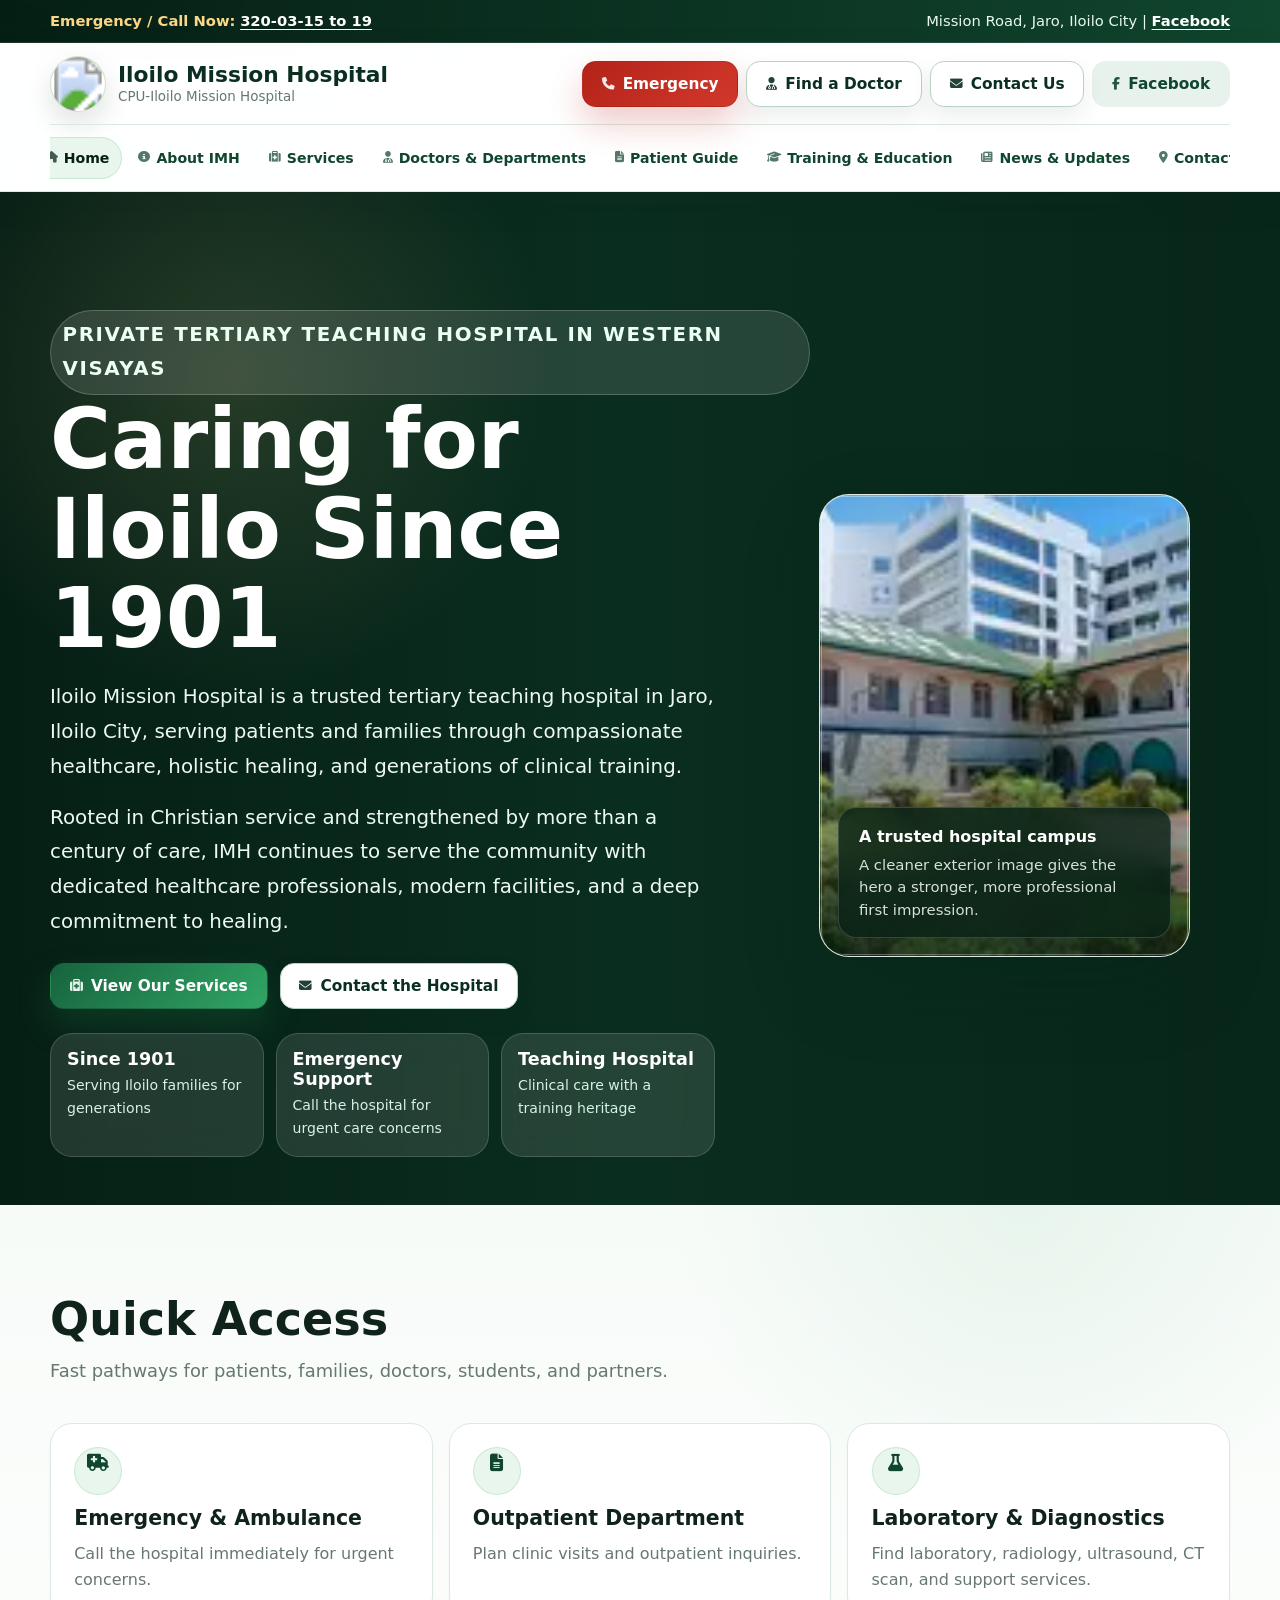
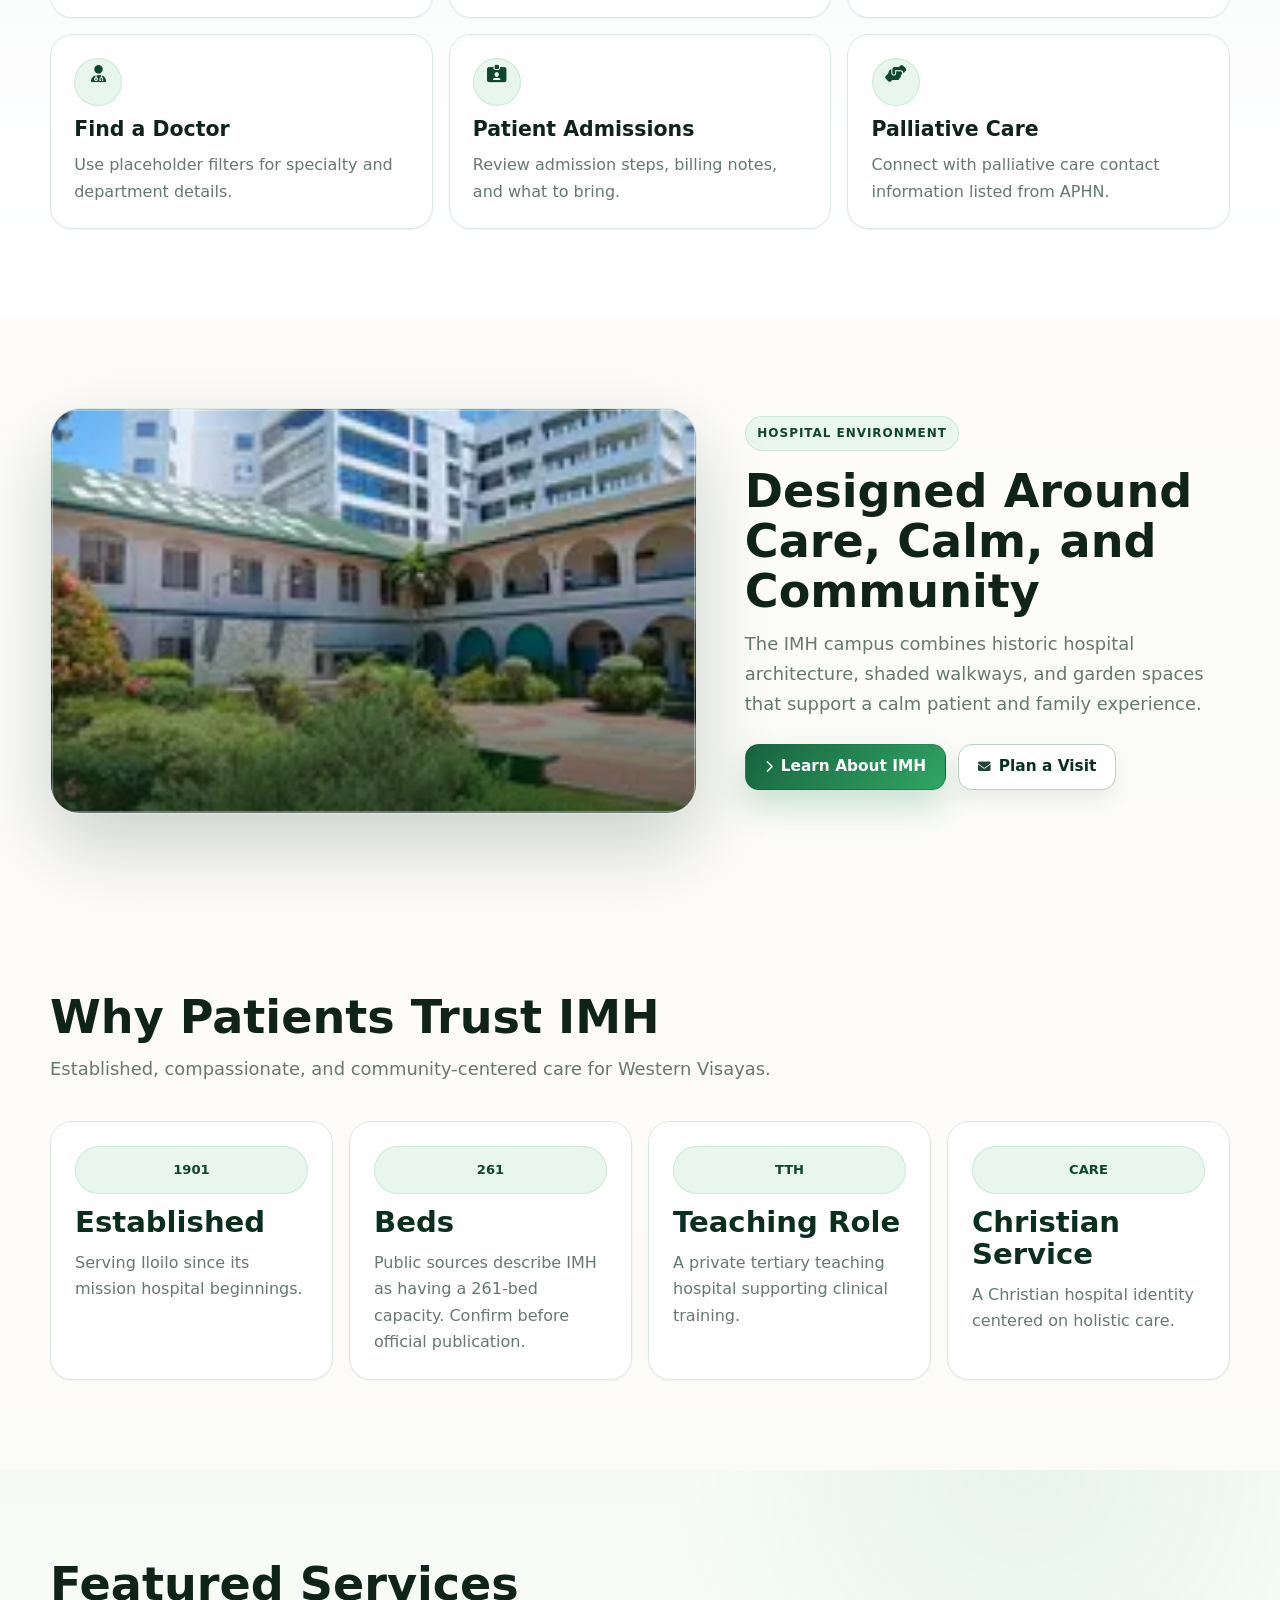
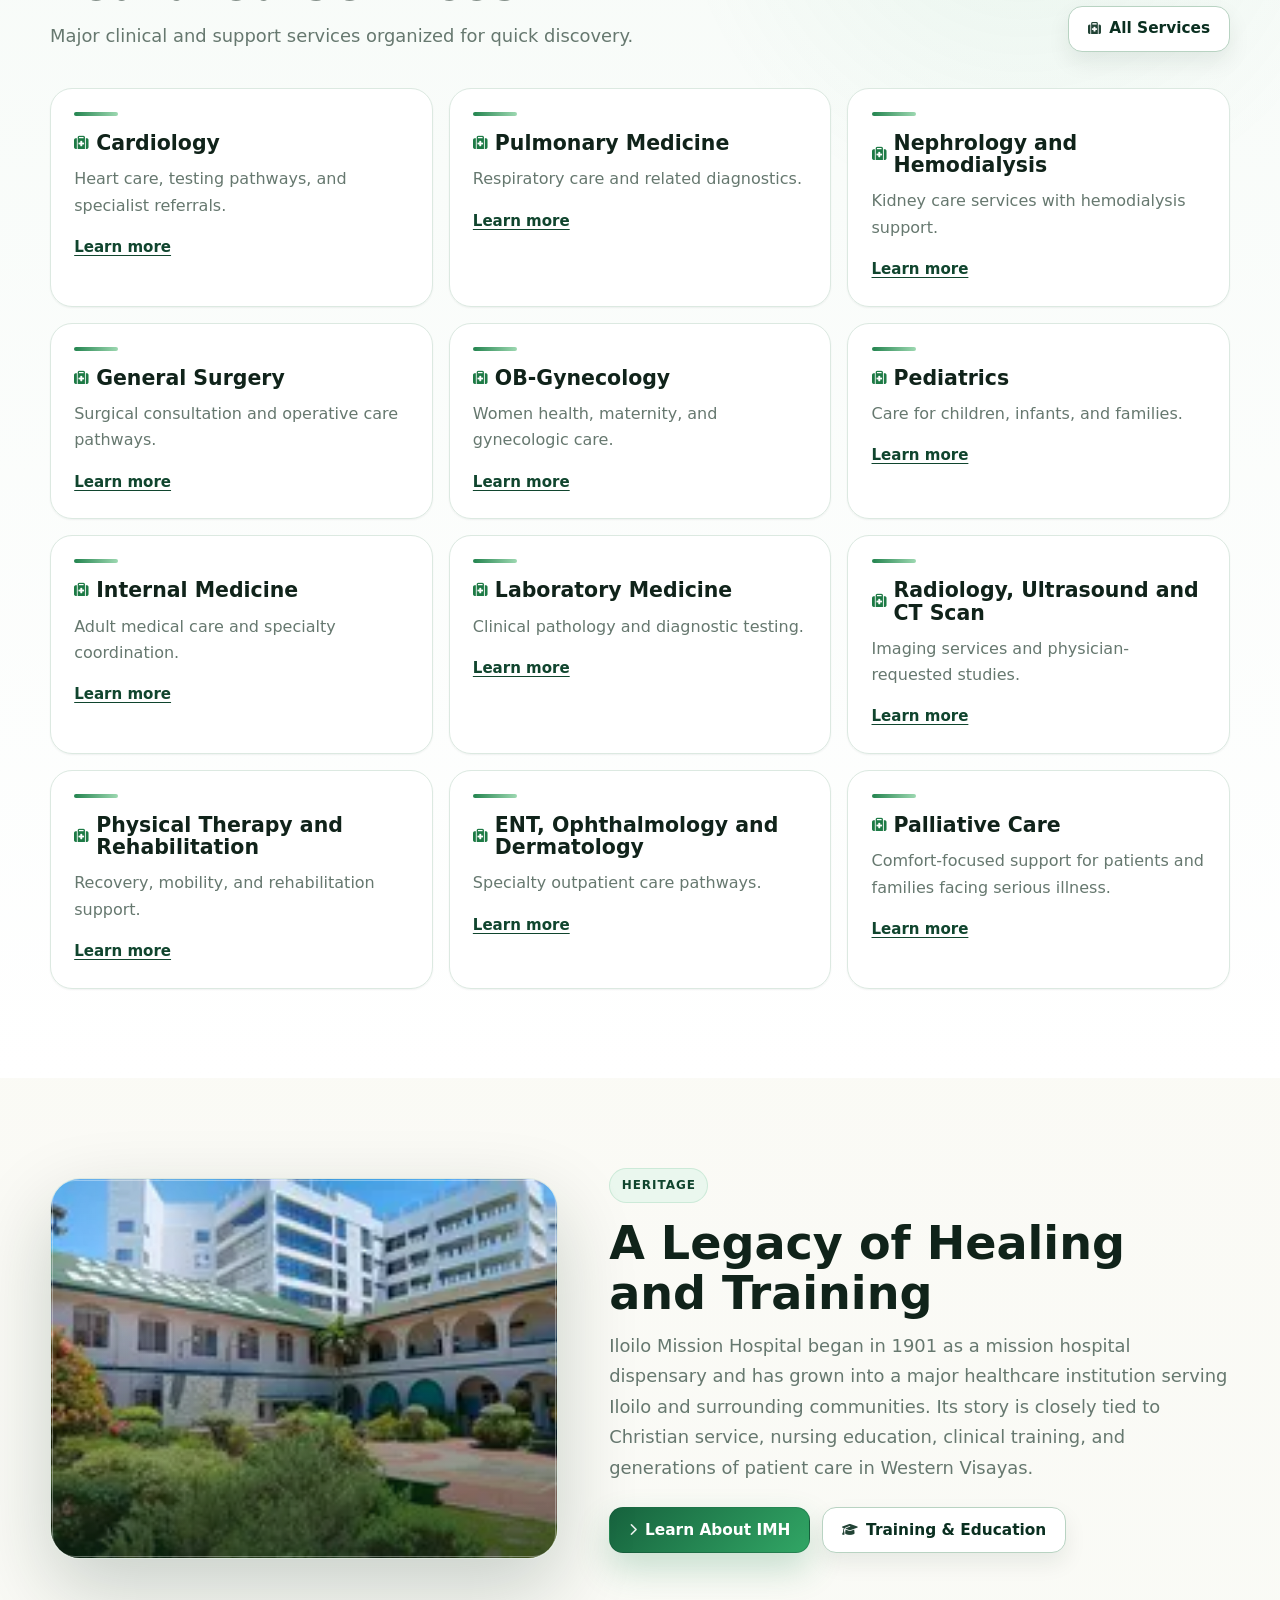
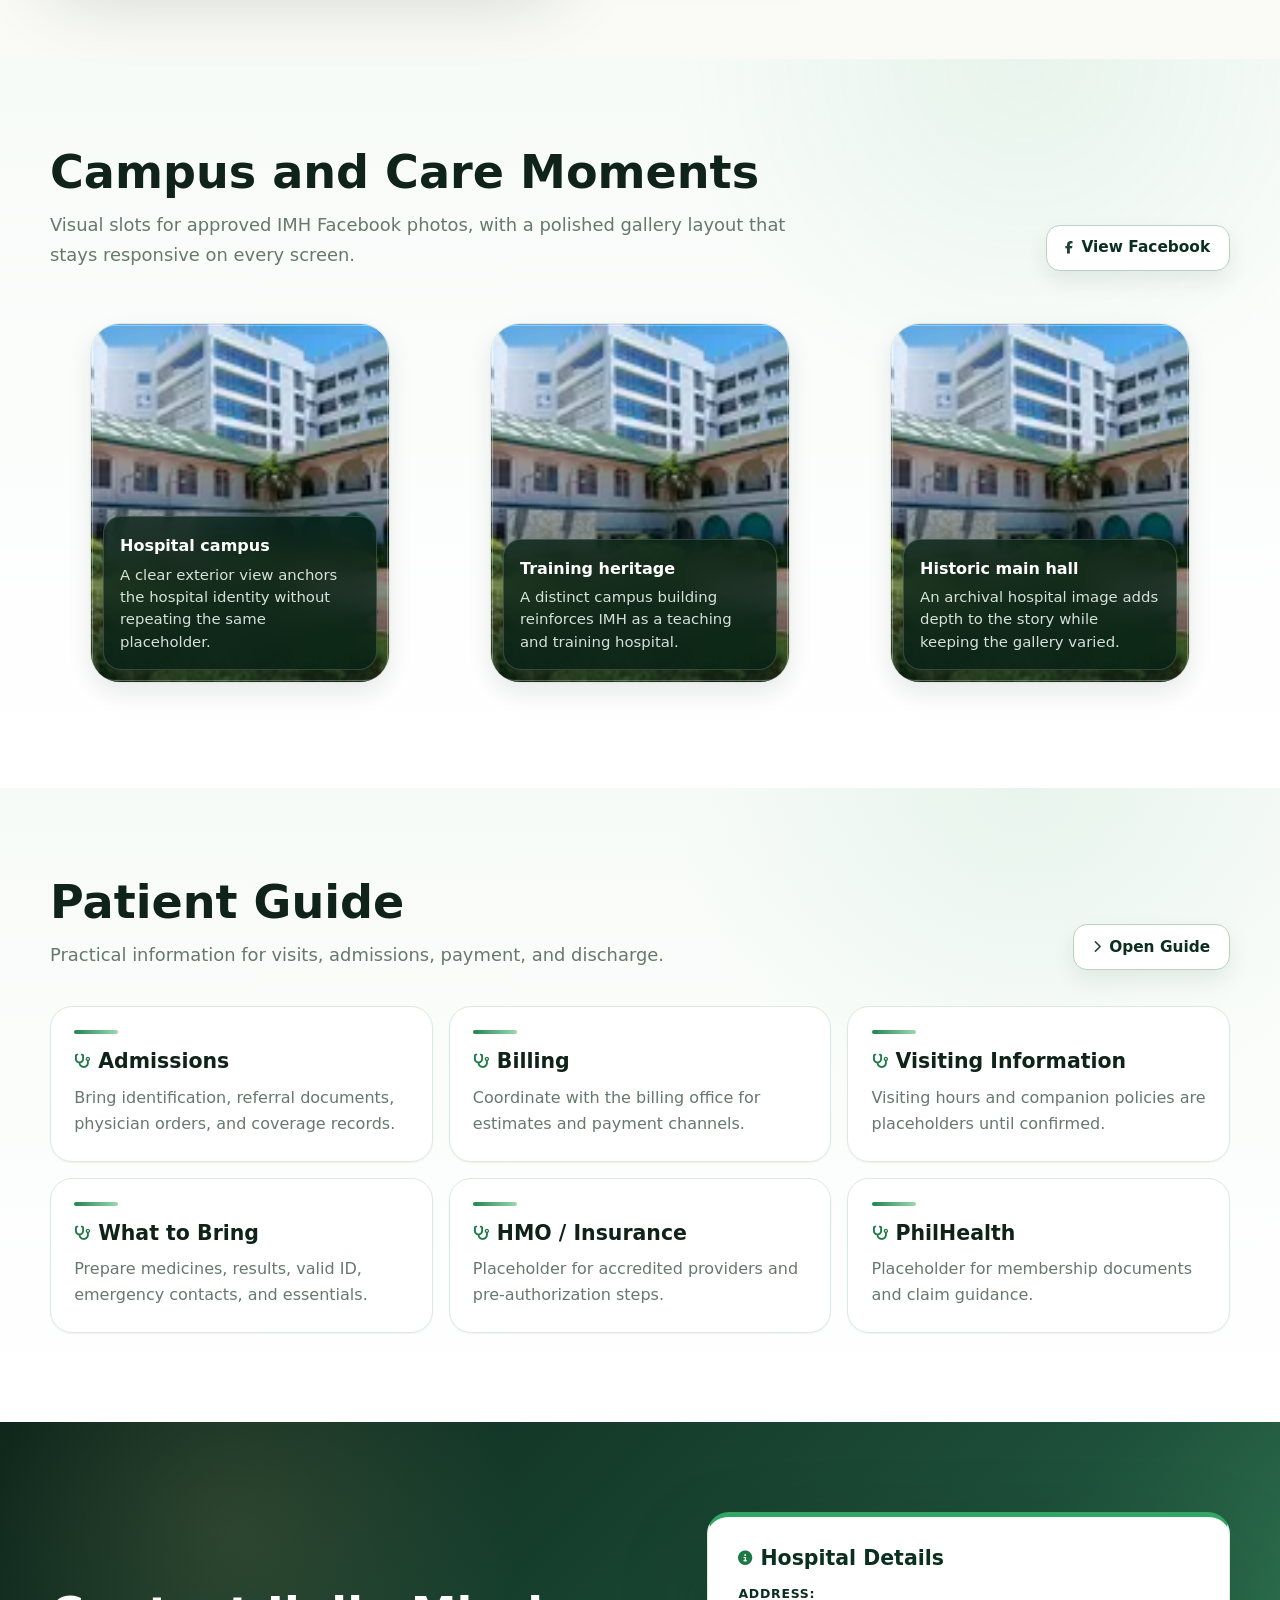
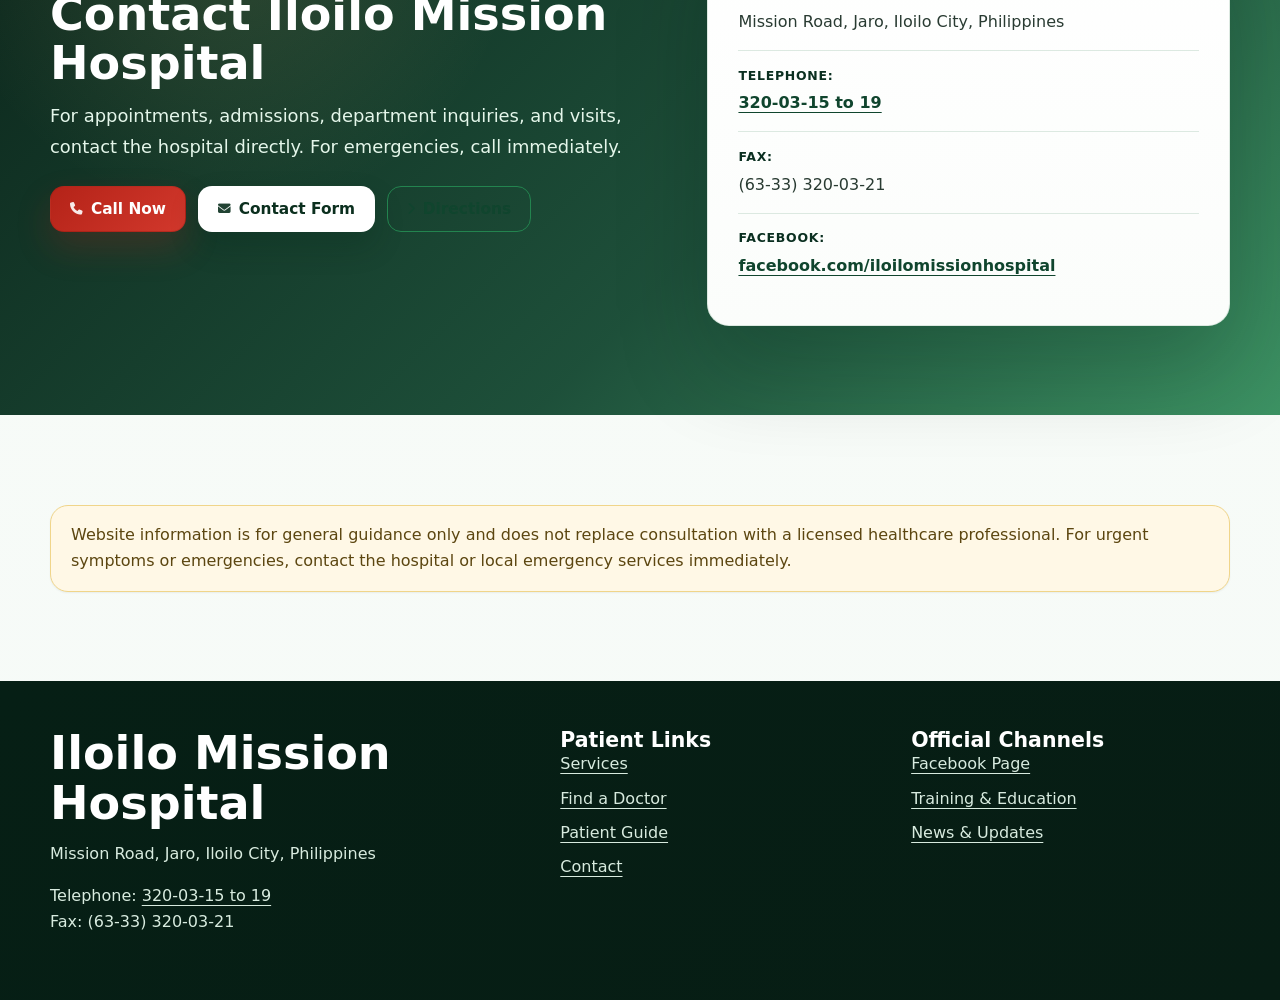
==== commit 47310dc8: "Fix index header logo rendering" ====
--- a/index.html
+++ b/index.html
@@ -1 +1 @@
-<!doctype html><html lang="en"><head><meta charset="utf-8"><meta name="viewport" content="width=device-width,initial-scale=1"><title>Iloilo Mission Hospital | Caring for Iloilo Since 1901</title><meta name="description" content="Iloilo Mission Hospital is a trusted tertiary teaching hospital in Jaro, Iloilo City, serving patients through compassionate healthcare, holistic healing, and clinical training."><link rel="preconnect" href="https://fonts.googleapis.com"><link rel="preconnect" href="https://fonts.gstatic.com" crossorigin><link href="https://fonts.googleapis.com/css2?family=Inter:wght@400;550;650;750;850&display=swap" rel="stylesheet"><link rel="preload" as="image" href="assets/imh-courtyard.webp"><link rel="stylesheet" href="styles.css?v=imh-photo-2"><link rel="stylesheet" href="image-showcase.css?v=imh-gallery-1"><link rel="stylesheet" href="enhancements.css?v=fa-motion-1"><script type="application/ld+json">{"@context":"https://schema.org","@type":"Hospital","name":"Iloilo Mission Hospital","alternateName":["IMH","CPU-Iloilo Mission Hospital"],"address":{"@type":"PostalAddress","streetAddress":"Mission Road, Jaro","addressLocality":"Iloilo City","addressCountry":"PH"},"telephone":"320-03-15 to 19","faxNumber":"+63-33-320-03-21","sameAs":"https://www.facebook.com/iloilomissionhospital/"}</script></head><body><a class="skip" href="#main">Skip to main content</a><div class="top"><div class="wrap"><span><strong>Emergency / Call Now:</strong> <a href="tel:3200315">320-03-15 to 19</a></span><span>Mission Road, Jaro, Iloilo City | <a href="https://www.facebook.com/iloilomissionhospital/">Facebook</a></span></div></div><header class="header" data-open="false"><div class="wrap head"><a class="brand" href="index.html"><span class="mark">IMH</span><span><b>Iloilo Mission Hospital</b><span>CPU-Iloilo Mission Hospital</span></span></a><button class="toggle" type="button" aria-label="Toggle navigation" aria-expanded="false"><span></span><span></span><span></span></button><nav class="nav" aria-label="Main navigation"><ul><li><a href="index.html">Home</a></li><li><a href="about.html">About IMH</a></li><li><a href="services.html">Services</a></li><li><a href="doctors.html">Doctors & Departments</a></li><li><a href="patient-guide.html">Patient Guide</a></li><li><a href="training.html">Training & Education</a></li><li><a href="news.html">News & Updates</a></li><li><a href="contact.html">Contact</a></li></ul></nav><div class="actions"><a class="btn danger" href="tel:3200315">Emergency</a><a class="btn secondary" href="doctors.html">Find a Doctor</a><a class="btn secondary" href="contact.html">Contact Us</a><a class="btn ghost" href="https://www.facebook.com/iloilomissionhospital/">Facebook</a></div></div></header><main id="main"><section class="hero"><div class="wrap"><div><p class="eyebrow">Private tertiary teaching hospital in Western Visayas</p><h1>Caring for Iloilo Since 1901</h1><p>Iloilo Mission Hospital is a trusted tertiary teaching hospital in Jaro, Iloilo City, serving patients and families through compassionate healthcare, holistic healing, and generations of clinical training.</p><p>Rooted in Christian service and strengthened by more than a century of care, IMH continues to serve the community with dedicated healthcare professionals, modern facilities, and a deep commitment to healing.</p><p><a class="btn primary" href="services.html">View Our Services</a> <a class="btn secondary" href="contact.html">Contact the Hospital</a></p></div><aside class="hero-visual" aria-label="Iloilo Mission Hospital campus image"><figure class="image-card"><img src="assets/imh-courtyard.webp" alt="Iloilo Mission Hospital courtyard with arched hospital buildings and landscaped garden" width="1360" height="1020" fetchpriority="high"><figcaption class="image-caption"><strong>A calm campus setting for care</strong><span>The hospital courtyard reflects IMH's long-standing healing environment in Jaro, Iloilo City.</span></figcaption></figure></aside></div></section><section class="section soft"><div class="wrap"><div class="head2"><div><h2>Quick Access</h2><p>Fast pathways for patients, families, doctors, students, and partners.</p></div></div><div class="grid g3"><a class="quick" href="tel:3200315"><span class="icon">!</span><h3>Emergency & Ambulance</h3><p>Call the hospital immediately for urgent concerns.</p></a><a class="quick" href="patient-guide.html"><span class="icon">OPD</span><h3>Outpatient Department</h3><p>Plan clinic visits and outpatient inquiries.</p></a><a class="quick" href="services.html"><span class="icon">LAB</span><h3>Laboratory & Diagnostics</h3><p>Find laboratory, radiology, ultrasound, CT scan, and support services.</p></a><a class="quick" href="doctors.html"><span class="icon">DR</span><h3>Find a Doctor</h3><p>Use placeholder filters for specialty and department details.</p></a><a class="quick" href="patient-guide.html#admissions"><span class="icon">IN</span><h3>Patient Admissions</h3><p>Review admission steps, billing notes, and what to bring.</p></a><a class="quick" href="contact.html#palliative-care"><span class="icon">PC</span><h3>Palliative Care</h3><p>Connect with palliative care contact information listed from APHN.</p></a></div></div></section><section class="section showcase"><div class="wrap showcase-layout"><div class="showcase-image"><img src="assets/imh-courtyard.webp" alt="Landscaped Iloilo Mission Hospital courtyard and garden viewed between hospital wings" width="1360" height="1020" loading="lazy"></div><div><p class="eyebrow">Hospital Environment</p><h2>Designed Around Care, Calm, and Community</h2><p class="lead">The IMH campus combines historic hospital architecture, shaded walkways, and garden spaces that support a calm patient and family experience.</p><p class="image-note">Primary image asset path: <strong>assets/imh-courtyard.webp</strong>. This should contain the uploaded courtyard image optimized as WebP.</p><p><a class="btn primary" href="about.html">Learn About IMH</a> <a class="btn secondary" href="contact.html">Plan a Visit</a></p></div></div></section><section class="section"><div class="wrap"><div class="head2"><div><h2>Why Patients Trust IMH</h2><p>Established, compassionate, and community-centered care for Western Visayas.</p></div></div><div class="stats"><div class="stat"><span class="icon">1901</span><strong>Established</strong><p>Serving Iloilo since its mission hospital beginnings.</p></div><div class="stat"><span class="icon">261</span><strong>Beds</strong><p>Public sources describe IMH as having a 261-bed capacity. Confirm before official publication.</p></div><div class="stat"><span class="icon">TTH</span><strong>Teaching Role</strong><p>A private tertiary teaching hospital supporting clinical training.</p></div><div class="stat"><span class="icon">CARE</span><strong>Christian Service</strong><p>A Christian hospital identity centered on holistic care.</p></div></div></div></section><section class="section soft"><div class="wrap"><div class="head2"><div><h2>Featured Services</h2><p>Major clinical and support services organized for quick discovery.</p></div><a class="btn secondary" href="services.html">All Services</a></div><div class="grid g3"><article class="service"><h3>Cardiology</h3><p>Heart care, testing pathways, and specialist referrals.</p></article><article class="service"><h3>Pulmonary Medicine</h3><p>Respiratory care and related diagnostics.</p></article><article class="service"><h3>Nephrology and Hemodialysis</h3><p>Kidney care services with hemodialysis support.</p></article><article class="service"><h3>General Surgery</h3><p>Surgical consultation and operative care pathways.</p></article><article class="service"><h3>OB-Gynecology</h3><p>Women health, maternity, and gynecologic care.</p></article><article class="service"><h3>Pediatrics</h3><p>Care for children, infants, and families.</p></article><article class="service"><h3>Internal Medicine</h3><p>Adult medical care and specialty coordination.</p></article><article class="service"><h3>Laboratory Medicine</h3><p>Clinical pathology and diagnostic testing.</p></article><article class="service"><h3>Radiology, Ultrasound and CT Scan</h3><p>Imaging services and physician-requested studies.</p></article><article class="service"><h3>Physical Therapy and Rehabilitation</h3><p>Recovery, mobility, and rehabilitation support.</p></article><article class="service"><h3>ENT, Ophthalmology and Dermatology</h3><p>Specialty outpatient care pathways.</p></article><article class="service"><h3>Palliative Care</h3><p>Comfort-focused support for patients and families facing serious illness.</p></article></div></div></section><section class="section"><div class="wrap media"><div class="frame"><img src="https://virtualombudsman.com/media/reviews/photos/thumbnail/300x300s/86/6b/95/Iloilo-Mission-Hospital-92-1533386448.jpg" alt="Iloilo Mission Hospital building exterior" loading="lazy" width="600" height="600"></div><div><p class="eyebrow">Heritage</p><h2>A Legacy of Healing and Training</h2><p class="lead">Iloilo Mission Hospital began in 1901 as a mission hospital dispensary and has grown into a major healthcare institution serving Iloilo and surrounding communities. Its story is closely tied to Christian service, nursing education, clinical training, and generations of patient care in Western Visayas.</p><p><a class="btn primary" href="about.html">Learn About IMH</a> <a class="btn secondary" href="training.html">Training & Education</a></p></div></div></section><section class="section soft"><div class="wrap"><div class="head2"><div><h2>Campus and Care Moments</h2><p>Visual slots for approved IMH Facebook photos, with a polished gallery layout that stays responsive on every screen.</p></div><a class="btn secondary" href="https://www.facebook.com/iloilomissionhospital/">View Facebook</a></div><div class="gallery-grid"><figure class="gallery-card"><img src="https://virtualombudsman.com/media/reviews/photos/thumbnail/300x300s/86/6b/95/Iloilo-Mission-Hospital-92-1533386448.jpg" alt="Iloilo Mission Hospital exterior building view" width="600" height="600" loading="lazy"><figcaption><strong>Hospital exterior</strong><span>Current public building image. Replace with <code>assets/facebook-hospital-building.webp</code> after exporting an approved Facebook building photo.</span></figcaption></figure><figure class="gallery-card is-placeholder" data-facebook-source="https://www.facebook.com/iloilomissionhospital"><img src="assets/imh-courtyard.webp" alt="Iloilo Mission Hospital courtyard garden and hospital arches" width="1360" height="1020" loading="lazy"><figcaption><strong>Care environment</strong><span>Use this slot for a public Facebook image of staff, care teams, or hospital events.</span></figcaption></figure><figure class="gallery-card is-placeholder" data-facebook-source="https://www.facebook.com/iloilomissionhospital"><img src="assets/imh-courtyard.webp" alt="Iloilo Mission Hospital campus courtyard used as placeholder for facilities image" width="1360" height="1020" loading="lazy"><figcaption><strong>Facilities and services</strong><span>Use this slot for a public Facebook image of departments, facilities, or patient-care spaces.</span></figcaption></figure></div><div class="source-list"><span><strong>Facebook image source:</strong> <a href="https://www.facebook.com/iloilomissionhospital/">Official Iloilo Mission Hospital Facebook page</a></span><span>Suggested replacement paths: <code>assets/facebook-hospital-building.webp</code>, <code>assets/facebook-care-team.webp</code>, and <code>assets/facebook-facilities.webp</code>.</span></div></div></section><section class="section soft"><div class="wrap"><div class="head2"><div><h2>Patient Guide</h2><p>Practical information for visits, admissions, payment, and discharge.</p></div><a class="btn secondary" href="patient-guide.html">Open Guide</a></div><div class="grid g3"><article class="card"><h3>Admissions</h3><p>Bring identification, referral documents, physician orders, and coverage records.</p></article><article class="card"><h3>Billing</h3><p>Coordinate with the billing office for estimates and payment channels.</p></article><article class="card"><h3>Visiting Information</h3><p>Visiting hours and companion policies are placeholders until confirmed.</p></article><article class="card"><h3>What to Bring</h3><p>Prepare medicines, results, valid ID, emergency contacts, and essentials.</p></article><article class="card"><h3>HMO / Insurance</h3><p>Placeholder for accredited providers and pre-authorization steps.</p></article><article class="card"><h3>PhilHealth</h3><p>Placeholder for membership documents and claim guidance.</p></article></div></div></section><section class="section blue"><div class="wrap contact"><div><h2>Contact Iloilo Mission Hospital</h2><p class="lead">For appointments, admissions, department inquiries, and visits, contact the hospital directly. For emergencies, call immediately.</p><p><a class="btn danger" href="tel:3200315">Call Now</a> <a class="btn secondary" href="contact.html">Contact Form</a></p></div><div class="panel"><h3>Hospital Details</h3><p><strong>Address:</strong> Mission Road, Jaro, Iloilo City, Philippines</p><p><strong>Telephone:</strong> <a href="tel:3200315">320-03-15 to 19</a></p><p><strong>Fax:</strong> (63-33) 320-03-21</p><p><strong>Facebook:</strong> <a href="https://www.facebook.com/iloilomissionhospital/">facebook.com/iloilomissionhospital</a></p></div></div></section><section class="section"><div class="wrap notice">Website information is for general guidance only and does not replace consultation with a licensed healthcare professional. For urgent symptoms or emergencies, contact the hospital or local emergency services immediately.</div></section></main><footer class="foot"><div class="wrap"><div><h2>Iloilo Mission Hospital</h2><p>Mission Road, Jaro, Iloilo City, Philippines</p><p>Telephone: <a href="tel:3200315">320-03-15 to 19</a><br>Fax: (63-33) 320-03-21</p></div><div><h3>Patient Links</h3><ul><li><a href="services.html">Services</a></li><li><a href="doctors.html">Find a Doctor</a></li><li><a href="patient-guide.html">Patient Guide</a></li><li><a href="contact.html">Contact</a></li></ul></div><div><h3>Official Channels</h3><ul><li><a href="https://www.facebook.com/iloilomissionhospital/">Facebook Page</a></li><li><a href="training.html">Training & Education</a></li><li><a href="news.html">News & Updates</a></li></ul></div></div></footer><script src="script.js"></script></body></html>+<!doctype html><html lang="en"><head><meta charset="utf-8"><meta name="viewport" content="width=device-width,initial-scale=1"><title>Iloilo Mission Hospital | Caring for Iloilo Since 1901</title><meta name="description" content="Iloilo Mission Hospital is a trusted tertiary teaching hospital in Jaro, Iloilo City, serving patients through compassionate healthcare, holistic healing, and clinical training."><link rel="preconnect" href="https://fonts.googleapis.com"><link rel="preconnect" href="https://fonts.gstatic.com" crossorigin><link href="https://fonts.googleapis.com/css2?family=Inter:wght@400;550;650;750;850&display=swap" rel="stylesheet"><link rel="preload" as="image" href="assets/imh-courtyard.webp"><link rel="stylesheet" href="styles.css?v=imh-photo-2"><link rel="stylesheet" href="image-showcase.css?v=imh-gallery-1"><link rel="stylesheet" href="enhancements.css?v=fa-motion-1"><script type="application/ld+json">{"@context":"https://schema.org","@type":"Hospital","name":"Iloilo Mission Hospital","alternateName":["IMH","CPU-Iloilo Mission Hospital"],"address":{"@type":"PostalAddress","streetAddress":"Mission Road, Jaro","addressLocality":"Iloilo City","addressCountry":"PH"},"telephone":"320-03-15 to 19","faxNumber":"+63-33-320-03-21","sameAs":"https://www.facebook.com/iloilomissionhospital/"}</script></head><body><a class="skip" href="#main">Skip to main content</a><div class="top"><div class="wrap"><span><strong>Emergency / Call Now:</strong> <a href="tel:3200315">320-03-15 to 19</a></span><span>Mission Road, Jaro, Iloilo City | <a href="https://www.facebook.com/iloilomissionhospital/">Facebook</a></span></div></div><header class="header" data-open="false"><div class="wrap head"><a class="brand" href="index.html"><span class="mark" aria-hidden="true"><img src="logo.svg" alt="" width="54" height="54"></span><span><b>Iloilo Mission Hospital</b><span>CPU-Iloilo Mission Hospital</span></span></a><button class="toggle" type="button" aria-label="Toggle navigation" aria-expanded="false"><span></span><span></span><span></span></button><nav class="nav" aria-label="Main navigation"><ul><li><a href="index.html">Home</a></li><li><a href="about.html">About IMH</a></li><li><a href="services.html">Services</a></li><li><a href="doctors.html">Doctors & Departments</a></li><li><a href="patient-guide.html">Patient Guide</a></li><li><a href="training.html">Training & Education</a></li><li><a href="news.html">News & Updates</a></li><li><a href="contact.html">Contact</a></li></ul></nav><div class="actions"><a class="btn danger" href="tel:3200315">Emergency</a><a class="btn secondary" href="doctors.html">Find a Doctor</a><a class="btn secondary" href="contact.html">Contact Us</a><a class="btn ghost" href="https://www.facebook.com/iloilomissionhospital/">Facebook</a></div></div></header><main id="main"><section class="hero"><div class="wrap"><div><p class="eyebrow">Private tertiary teaching hospital in Western Visayas</p><h1>Caring for Iloilo Since 1901</h1><p>Iloilo Mission Hospital is a trusted tertiary teaching hospital in Jaro, Iloilo City, serving patients and families through compassionate healthcare, holistic healing, and generations of clinical training.</p><p>Rooted in Christian service and strengthened by more than a century of care, IMH continues to serve the community with dedicated healthcare professionals, modern facilities, and a deep commitment to healing.</p><p><a class="btn primary" href="services.html">View Our Services</a> <a class="btn secondary" href="contact.html">Contact the Hospital</a></p></div><aside class="hero-visual" aria-label="Iloilo Mission Hospital campus image"><figure class="image-card"><img src="assets/imh-courtyard.webp" alt="Iloilo Mission Hospital courtyard with arched hospital buildings and landscaped garden" width="1360" height="1020" fetchpriority="high"><figcaption class="image-caption"><strong>A calm campus setting for care</strong><span>The hospital courtyard reflects IMH's long-standing healing environment in Jaro, Iloilo City.</span></figcaption></figure></aside></div></section><section class="section soft"><div class="wrap"><div class="head2"><div><h2>Quick Access</h2><p>Fast pathways for patients, families, doctors, students, and partners.</p></div></div><div class="grid g3"><a class="quick" href="tel:3200315"><span class="icon">!</span><h3>Emergency & Ambulance</h3><p>Call the hospital immediately for urgent concerns.</p></a><a class="quick" href="patient-guide.html"><span class="icon">OPD</span><h3>Outpatient Department</h3><p>Plan clinic visits and outpatient inquiries.</p></a><a class="quick" href="services.html"><span class="icon">LAB</span><h3>Laboratory & Diagnostics</h3><p>Find laboratory, radiology, ultrasound, CT scan, and support services.</p></a><a class="quick" href="doctors.html"><span class="icon">DR</span><h3>Find a Doctor</h3><p>Use placeholder filters for specialty and department details.</p></a><a class="quick" href="patient-guide.html#admissions"><span class="icon">IN</span><h3>Patient Admissions</h3><p>Review admission steps, billing notes, and what to bring.</p></a><a class="quick" href="contact.html#palliative-care"><span class="icon">PC</span><h3>Palliative Care</h3><p>Connect with palliative care contact information listed from APHN.</p></a></div></div></section><section class="section showcase"><div class="wrap showcase-layout"><div class="showcase-image"><img src="assets/imh-courtyard.webp" alt="Landscaped Iloilo Mission Hospital courtyard and garden viewed between hospital wings" width="1360" height="1020" loading="lazy"></div><div><p class="eyebrow">Hospital Environment</p><h2>Designed Around Care, Calm, and Community</h2><p class="lead">The IMH campus combines historic hospital architecture, shaded walkways, and garden spaces that support a calm patient and family experience.</p><p class="image-note">Primary image asset path: <strong>assets/imh-courtyard.webp</strong>. This should contain the uploaded courtyard image optimized as WebP.</p><p><a class="btn primary" href="about.html">Learn About IMH</a> <a class="btn secondary" href="contact.html">Plan a Visit</a></p></div></div></section><section class="section"><div class="wrap"><div class="head2"><div><h2>Why Patients Trust IMH</h2><p>Established, compassionate, and community-centered care for Western Visayas.</p></div></div><div class="stats"><div class="stat"><span class="icon">1901</span><strong>Established</strong><p>Serving Iloilo since its mission hospital beginnings.</p></div><div class="stat"><span class="icon">261</span><strong>Beds</strong><p>Public sources describe IMH as having a 261-bed capacity. Confirm before official publication.</p></div><div class="stat"><span class="icon">TTH</span><strong>Teaching Role</strong><p>A private tertiary teaching hospital supporting clinical training.</p></div><div class="stat"><span class="icon">CARE</span><strong>Christian Service</strong><p>A Christian hospital identity centered on holistic care.</p></div></div></div></section><section class="section soft"><div class="wrap"><div class="head2"><div><h2>Featured Services</h2><p>Major clinical and support services organized for quick discovery.</p></div><a class="btn secondary" href="services.html">All Services</a></div><div class="grid g3"><article class="service"><h3>Cardiology</h3><p>Heart care, testing pathways, and specialist referrals.</p></article><article class="service"><h3>Pulmonary Medicine</h3><p>Respiratory care and related diagnostics.</p></article><article class="service"><h3>Nephrology and Hemodialysis</h3><p>Kidney care services with hemodialysis support.</p></article><article class="service"><h3>General Surgery</h3><p>Surgical consultation and operative care pathways.</p></article><article class="service"><h3>OB-Gynecology</h3><p>Women health, maternity, and gynecologic care.</p></article><article class="service"><h3>Pediatrics</h3><p>Care for children, infants, and families.</p></article><article class="service"><h3>Internal Medicine</h3><p>Adult medical care and specialty coordination.</p></article><article class="service"><h3>Laboratory Medicine</h3><p>Clinical pathology and diagnostic testing.</p></article><article class="service"><h3>Radiology, Ultrasound and CT Scan</h3><p>Imaging services and physician-requested studies.</p></article><article class="service"><h3>Physical Therapy and Rehabilitation</h3><p>Recovery, mobility, and rehabilitation support.</p></article><article class="service"><h3>ENT, Ophthalmology and Dermatology</h3><p>Specialty outpatient care pathways.</p></article><article class="service"><h3>Palliative Care</h3><p>Comfort-focused support for patients and families facing serious illness.</p></article></div></div></section><section class="section"><div class="wrap media"><div class="frame"><img src="https://virtualombudsman.com/media/reviews/photos/thumbnail/300x300s/86/6b/95/Iloilo-Mission-Hospital-92-1533386448.jpg" alt="Iloilo Mission Hospital building exterior" loading="lazy" width="600" height="600"></div><div><p class="eyebrow">Heritage</p><h2>A Legacy of Healing and Training</h2><p class="lead">Iloilo Mission Hospital began in 1901 as a mission hospital dispensary and has grown into a major healthcare institution serving Iloilo and surrounding communities. Its story is closely tied to Christian service, nursing education, clinical training, and generations of patient care in Western Visayas.</p><p><a class="btn primary" href="about.html">Learn About IMH</a> <a class="btn secondary" href="training.html">Training & Education</a></p></div></div></section><section class="section soft"><div class="wrap"><div class="head2"><div><h2>Campus and Care Moments</h2><p>Visual slots for approved IMH Facebook photos, with a polished gallery layout that stays responsive on every screen.</p></div><a class="btn secondary" href="https://www.facebook.com/iloilomissionhospital/">View Facebook</a></div><div class="gallery-grid"><figure class="gallery-card"><img src="https://virtualombudsman.com/media/reviews/photos/thumbnail/300x300s/86/6b/95/Iloilo-Mission-Hospital-92-1533386448.jpg" alt="Iloilo Mission Hospital exterior building view" width="600" height="600" loading="lazy"><figcaption><strong>Hospital exterior</strong><span>Current public building image. Replace with <code>assets/facebook-hospital-building.webp</code> after exporting an approved Facebook building photo.</span></figcaption></figure><figure class="gallery-card is-placeholder" data-facebook-source="https://www.facebook.com/iloilomissionhospital"><img src="assets/imh-courtyard.webp" alt="Iloilo Mission Hospital courtyard garden and hospital arches" width="1360" height="1020" loading="lazy"><figcaption><strong>Care environment</strong><span>Use this slot for a public Facebook image of staff, care teams, or hospital events.</span></figcaption></figure><figure class="gallery-card is-placeholder" data-facebook-source="https://www.facebook.com/iloilomissionhospital"><img src="assets/imh-courtyard.webp" alt="Iloilo Mission Hospital campus courtyard used as placeholder for facilities image" width="1360" height="1020" loading="lazy"><figcaption><strong>Facilities and services</strong><span>Use this slot for a public Facebook image of departments, facilities, or patient-care spaces.</span></figcaption></figure></div><div class="source-list"><span><strong>Facebook image source:</strong> <a href="https://www.facebook.com/iloilomissionhospital/">Official Iloilo Mission Hospital Facebook page</a></span><span>Suggested replacement paths: <code>assets/facebook-hospital-building.webp</code>, <code>assets/facebook-care-team.webp</code>, and <code>assets/facebook-facilities.webp</code>.</span></div></div></section><section class="section soft"><div class="wrap"><div class="head2"><div><h2>Patient Guide</h2><p>Practical information for visits, admissions, payment, and discharge.</p></div><a class="btn secondary" href="patient-guide.html">Open Guide</a></div><div class="grid g3"><article class="card"><h3>Admissions</h3><p>Bring identification, referral documents, physician orders, and coverage records.</p></article><article class="card"><h3>Billing</h3><p>Coordinate with the billing office for estimates and payment channels.</p></article><article class="card"><h3>Visiting Information</h3><p>Visiting hours and companion policies are placeholders until confirmed.</p></article><article class="card"><h3>What to Bring</h3><p>Prepare medicines, results, valid ID, emergency contacts, and essentials.</p></article><article class="card"><h3>HMO / Insurance</h3><p>Placeholder for accredited providers and pre-authorization steps.</p></article><article class="card"><h3>PhilHealth</h3><p>Placeholder for membership documents and claim guidance.</p></article></div></div></section><section class="section blue"><div class="wrap contact"><div><h2>Contact Iloilo Mission Hospital</h2><p class="lead">For appointments, admissions, department inquiries, and visits, contact the hospital directly. For emergencies, call immediately.</p><p><a class="btn danger" href="tel:3200315">Call Now</a> <a class="btn secondary" href="contact.html">Contact Form</a></p></div><div class="panel"><h3>Hospital Details</h3><p><strong>Address:</strong> Mission Road, Jaro, Iloilo City, Philippines</p><p><strong>Telephone:</strong> <a href="tel:3200315">320-03-15 to 19</a></p><p><strong>Fax:</strong> (63-33) 320-03-21</p><p><strong>Facebook:</strong> <a href="https://www.facebook.com/iloilomissionhospital/">facebook.com/iloilomissionhospital</a></p></div></div></section><section class="section"><div class="wrap notice">Website information is for general guidance only and does not replace consultation with a licensed healthcare professional. For urgent symptoms or emergencies, contact the hospital or local emergency services immediately.</div></section></main><footer class="foot"><div class="wrap"><div><h2>Iloilo Mission Hospital</h2><p>Mission Road, Jaro, Iloilo City, Philippines</p><p>Telephone: <a href="tel:3200315">320-03-15 to 19</a><br>Fax: (63-33) 320-03-21</p></div><div><h3>Patient Links</h3><ul><li><a href="services.html">Services</a></li><li><a href="doctors.html">Find a Doctor</a></li><li><a href="patient-guide.html">Patient Guide</a></li><li><a href="contact.html">Contact</a></li></ul></div><div><h3>Official Channels</h3><ul><li><a href="https://www.facebook.com/iloilomissionhospital/">Facebook Page</a></li><li><a href="training.html">Training & Education</a></li><li><a href="news.html">News & Updates</a></li></ul></div></div></footer><script src="script.js"></script></body></html>
--- a/image-showcase.css
+++ b/image-showcase.css
@@ -1,39 +1,100 @@
 :root {
-  --image-radius: 22px;
-  --image-shadow: 0 28px 70px rgba(6, 36, 22, 0.18);
-  --image-border: rgba(220, 232, 223, 0.96);
+  --image-radius: 24px;
+  --image-shadow: 0 30px 80px rgba(6, 36, 22, 0.2);
+  --image-shadow-hover: 0 38px 96px rgba(6, 36, 22, 0.26);
+  --image-border: rgba(220, 232, 223, 0.92);
+  --image-overlay: linear-gradient(180deg, rgba(6, 36, 22, 0) 36%, rgba(6, 36, 22, 0.72) 100%);
 }
 
 .hero-visual {
   align-self: center;
   display: grid;
   gap: var(--space-3);
-  width: min(100%, 520px);
+  width: min(100%, 540px);
   justify-self: end;
+  perspective: 1100px;
 }
 
 .hero-visual .image-card {
-  min-height: 420px;
+  min-height: 440px;
 }
 
 .image-card,
-.gallery-card {
+.gallery-card,
+.showcase-image,
+.media .frame {
   position: relative;
   overflow: hidden;
+  isolation: isolate;
   color: var(--color-text);
-  background: var(--color-surface);
+  background: linear-gradient(145deg, #ffffff, var(--color-surface-soft));
   border: 1px solid var(--image-border);
   border-radius: var(--image-radius);
   box-shadow: var(--image-shadow);
+  transform: translateZ(0);
+}
+
+.image-card::before,
+.showcase-image::before,
+.media .frame::before,
+.gallery-card::before {
+  content: "";
+  position: absolute;
+  inset: 0;
+  z-index: 1;
+  pointer-events: none;
+  background: radial-gradient(circle at 20% 10%, rgba(255, 255, 255, 0.32), transparent 32%), var(--image-overlay);
+  opacity: 0.86;
+  transition: opacity 260ms var(--ease);
+}
+
+.image-card::after,
+.showcase-image::after,
+.media .frame::after,
+.gallery-card::after {
+  content: "";
+  position: absolute;
+  inset: 1px;
+  z-index: 2;
+  pointer-events: none;
+  border: 1px solid rgba(255, 255, 255, 0.34);
+  border-radius: calc(var(--image-radius) - 1px);
 }
 
 .image-card img,
 .gallery-card img,
-.showcase-image img {
+.showcase-image img,
+.media .frame img {
   width: 100%;
   height: 100%;
   display: block;
   object-fit: cover;
+  object-position: center;
+  filter: saturate(1.04) contrast(1.03) brightness(0.98);
+  transform: scale(1.001);
+  transition: transform 420ms var(--ease), filter 420ms var(--ease);
+}
+
+.image-card:hover,
+.gallery-card:hover,
+.showcase-image:hover,
+.media .frame:hover {
+  box-shadow: var(--image-shadow-hover);
+}
+
+.image-card:hover img,
+.gallery-card:hover img,
+.showcase-image:hover img,
+.media .frame:hover img {
+  filter: saturate(1.12) contrast(1.07) brightness(1.01);
+  transform: scale(1.045);
+}
+
+.image-card:hover::before,
+.gallery-card:hover::before,
+.showcase-image:hover::before,
+.media .frame:hover::before {
+  opacity: 0.68;
 }
 
 .image-card img {
@@ -41,24 +102,33 @@
 }
 
 .image-caption {
-  display: grid;
-  gap: 0.2rem;
+  position: absolute;
+  inset-inline: clamp(0.85rem, 3vw, 1.15rem);
+  bottom: clamp(0.85rem, 3vw, 1.15rem);
+  z-index: 3;
+  display: grid;
+  gap: 0.25rem;
   margin: 0;
-  padding: var(--space-4);
-  color: var(--color-text);
-  background: linear-gradient(180deg, rgba(255, 255, 255, 0.96), #ffffff);
-  border-top: 1px solid var(--color-border);
+  padding: var(--space-4) var(--space-5);
+  color: #f7fff9;
+  background: rgba(6, 36, 22, 0.76);
+  border: 1px solid rgba(255, 255, 255, 0.18);
+  border-radius: var(--radius-lg);
+  box-shadow: 0 18px 44px rgba(6, 36, 22, 0.28);
+  backdrop-filter: blur(16px);
 }
 
 .image-caption strong {
-  color: var(--color-brand-900);
+  color: #ffffff;
   font-weight: 850;
+  letter-spacing: 0;
 }
 
 .image-caption span,
 .gallery-card figcaption span {
-  color: var(--color-muted);
-  font-size: 0.92rem;
+  color: rgba(247, 255, 249, 0.86);
+  font-size: 0.93rem;
+  line-height: 1.5;
 }
 
 .showcase {
@@ -72,24 +142,13 @@
   align-items: center;
 }
 
-.showcase-image {
-  overflow: hidden;
-  border: 1px solid var(--image-border);
-  border-radius: var(--image-radius);
-  box-shadow: var(--image-shadow);
-}
-
 .showcase-image img {
   aspect-ratio: 16 / 10;
 }
 
-.image-note {
-  margin-top: var(--space-4);
-  padding: var(--space-4);
-  color: var(--color-brand-900);
-  background: var(--color-brand-50);
-  border: 1px solid var(--color-border);
-  border-radius: var(--radius-md);
+.image-note,
+.source-list {
+  display: none;
 }
 
 .gallery-grid {
@@ -99,16 +158,14 @@
 }
 
 .gallery-card {
-  display: grid;
-  align-content: start;
+  min-height: 360px;
   box-shadow: var(--shadow-sm);
-  transition: transform var(--transition), box-shadow var(--transition), border-color var(--transition);
+  transition: transform 260ms var(--ease), box-shadow 260ms var(--ease), border-color 260ms var(--ease);
 }
 
 .gallery-card:hover {
-  transform: translateY(-4px);
+  transform: translateY(-6px);
   border-color: var(--color-border-strong);
-  box-shadow: var(--shadow-md);
 }
 
 .gallery-card img {
@@ -116,41 +173,40 @@
 }
 
 .gallery-card figcaption {
+  position: absolute;
+  inset-inline: var(--space-3);
+  bottom: var(--space-3);
+  z-index: 3;
   display: grid;
   gap: 0.25rem;
   padding: var(--space-4);
-  background: #ffffff;
+  color: #f7fff9;
+  background: rgba(6, 36, 22, 0.76);
+  border: 1px solid rgba(255, 255, 255, 0.16);
+  border-radius: var(--radius-lg);
+  box-shadow: 0 16px 38px rgba(6, 36, 22, 0.24);
+  backdrop-filter: blur(15px);
 }
 
 .gallery-card figcaption strong {
-  color: var(--color-brand-900);
+  color: #ffffff;
   font-weight: 850;
 }
 
 .gallery-card.is-placeholder {
-  border-style: dashed;
+  border-style: solid;
 }
 
 .gallery-card.is-placeholder img {
-  filter: saturate(0.92) contrast(0.98);
-}
-
-.source-list {
-  display: grid;
-  gap: var(--space-2);
-  margin-top: var(--space-5);
-  padding: var(--space-4) var(--space-5);
-  color: var(--color-muted);
-  background: rgba(255, 255, 255, 0.74);
-  border: 1px solid var(--color-border);
-  border-radius: var(--radius-lg);
-}
-
-.source-list a {
-  color: var(--color-brand-800);
-  font-weight: 800;
-  text-decoration: underline;
-  text-underline-offset: 0.22em;
+  filter: saturate(1.04) contrast(1.03) brightness(0.98);
+}
+
+.media .frame {
+  min-height: 340px;
+}
+
+.media .frame img {
+  aspect-ratio: 4 / 3;
 }
 
 @media (max-width: 900px) {
@@ -160,12 +216,14 @@
     width: 100%;
   }
 
-  .hero-visual .image-card {
+  .hero-visual .image-card,
+  .media .frame {
     min-height: auto;
   }
 
   .image-card img,
-  .showcase-image img {
+  .showcase-image img,
+  .media .frame img {
     aspect-ratio: 16 / 10;
   }
 
@@ -173,31 +231,61 @@
   .gallery-grid {
     grid-template-columns: 1fr;
   }
+
+  .gallery-card {
+    min-height: auto;
+  }
 }
 
 @media (max-width: 480px) {
+  :root {
+    --image-radius: 18px;
+  }
+
   .image-card,
   .gallery-card,
-  .showcase-image {
+  .showcase-image,
+  .media .frame {
+    border-radius: var(--radius-lg);
+  }
+
+  .image-caption,
+  .gallery-card figcaption {
+    inset-inline: var(--space-3);
+    bottom: var(--space-3);
+    padding: var(--space-3) var(--space-4);
     border-radius: var(--radius-md);
-  }
-
-  .image-caption,
-  .gallery-card figcaption,
-  .source-list,
-  .image-note {
-    padding: var(--space-4);
   }
 
   .image-card img,
   .showcase-image img,
-  .gallery-card img {
+  .gallery-card img,
+  .media .frame img {
     aspect-ratio: 4 / 3;
   }
 }
 
 @media (prefers-reduced-motion: reduce) {
-  .gallery-card:hover {
+  .image-card,
+  .gallery-card,
+  .showcase-image,
+  .media .frame,
+  .image-card img,
+  .gallery-card img,
+  .showcase-image img,
+  .media .frame img,
+  .image-card::before,
+  .gallery-card::before,
+  .showcase-image::before,
+  .media .frame::before {
+    transition: none;
+  }
+
+  .gallery-card:hover,
+  .image-card:hover img,
+  .gallery-card:hover img,
+  .showcase-image:hover img,
+  .media .frame:hover img {
     transform: none;
   }
 }
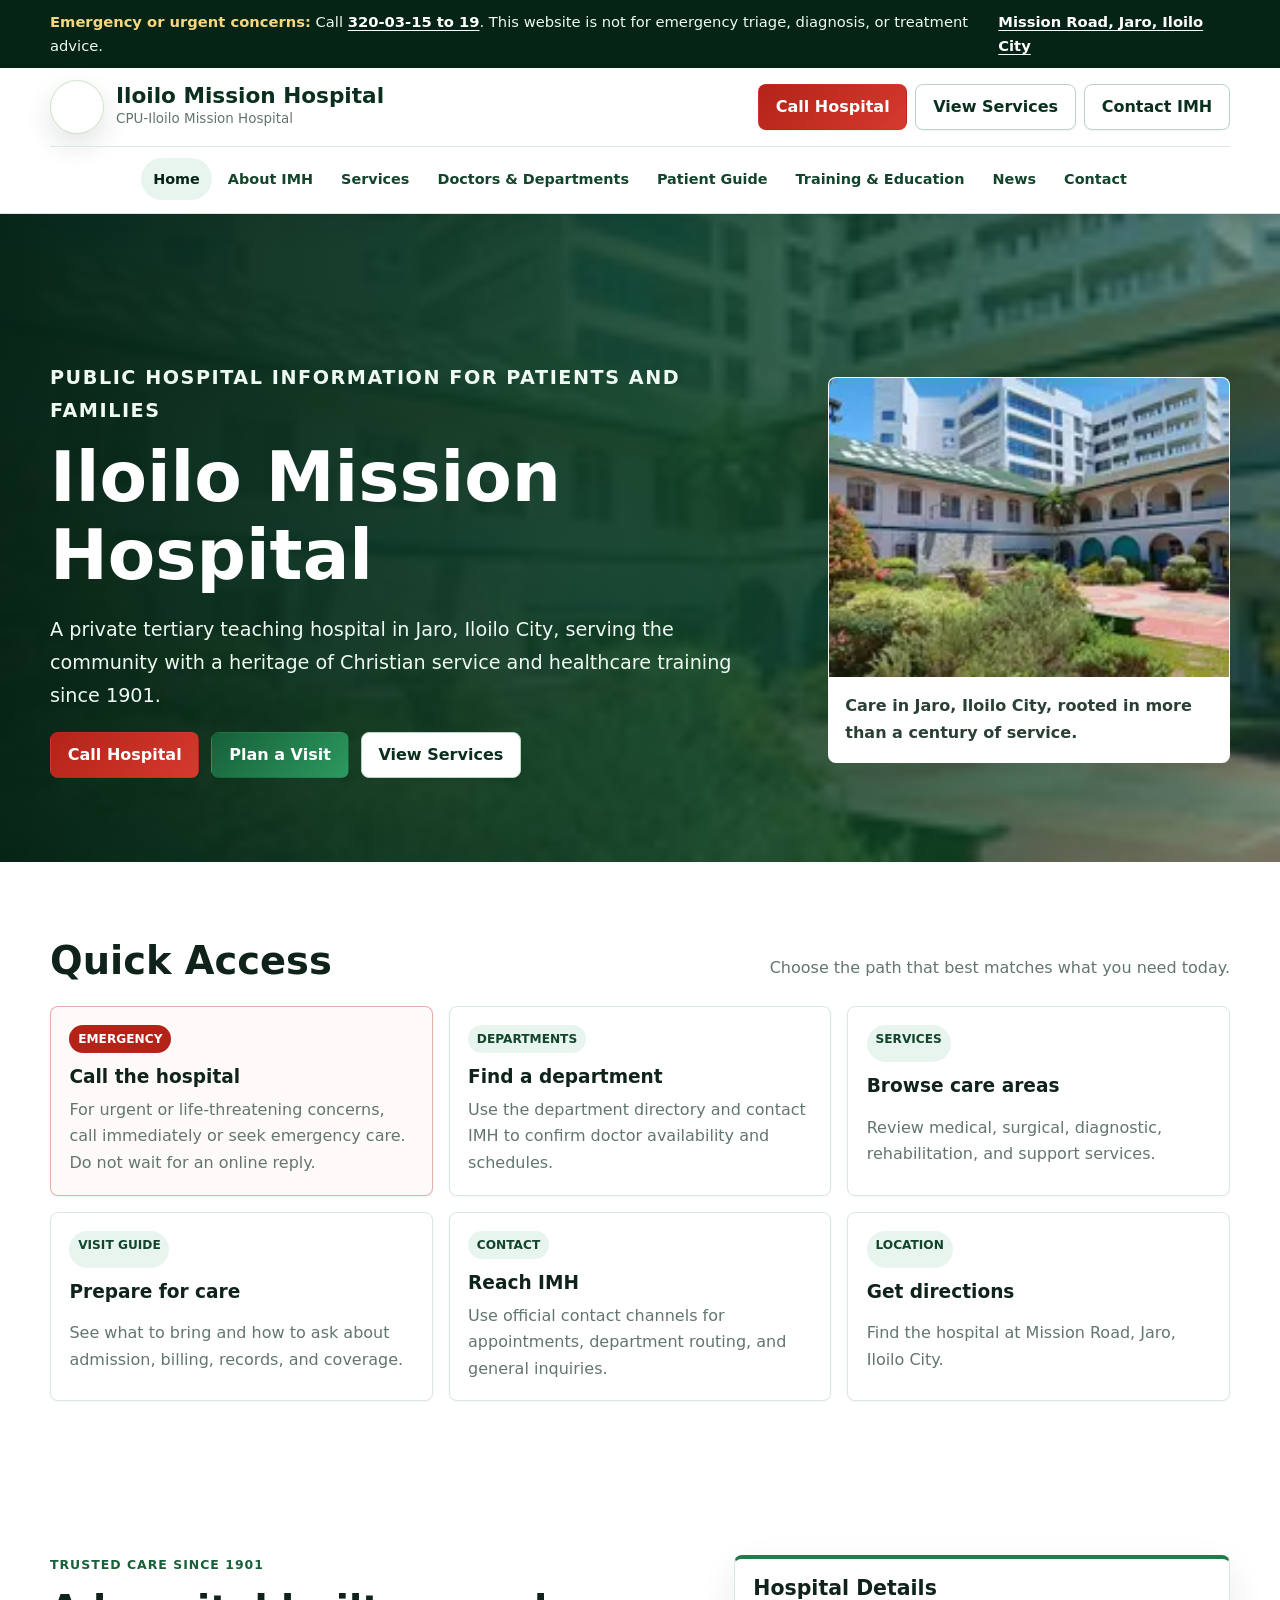
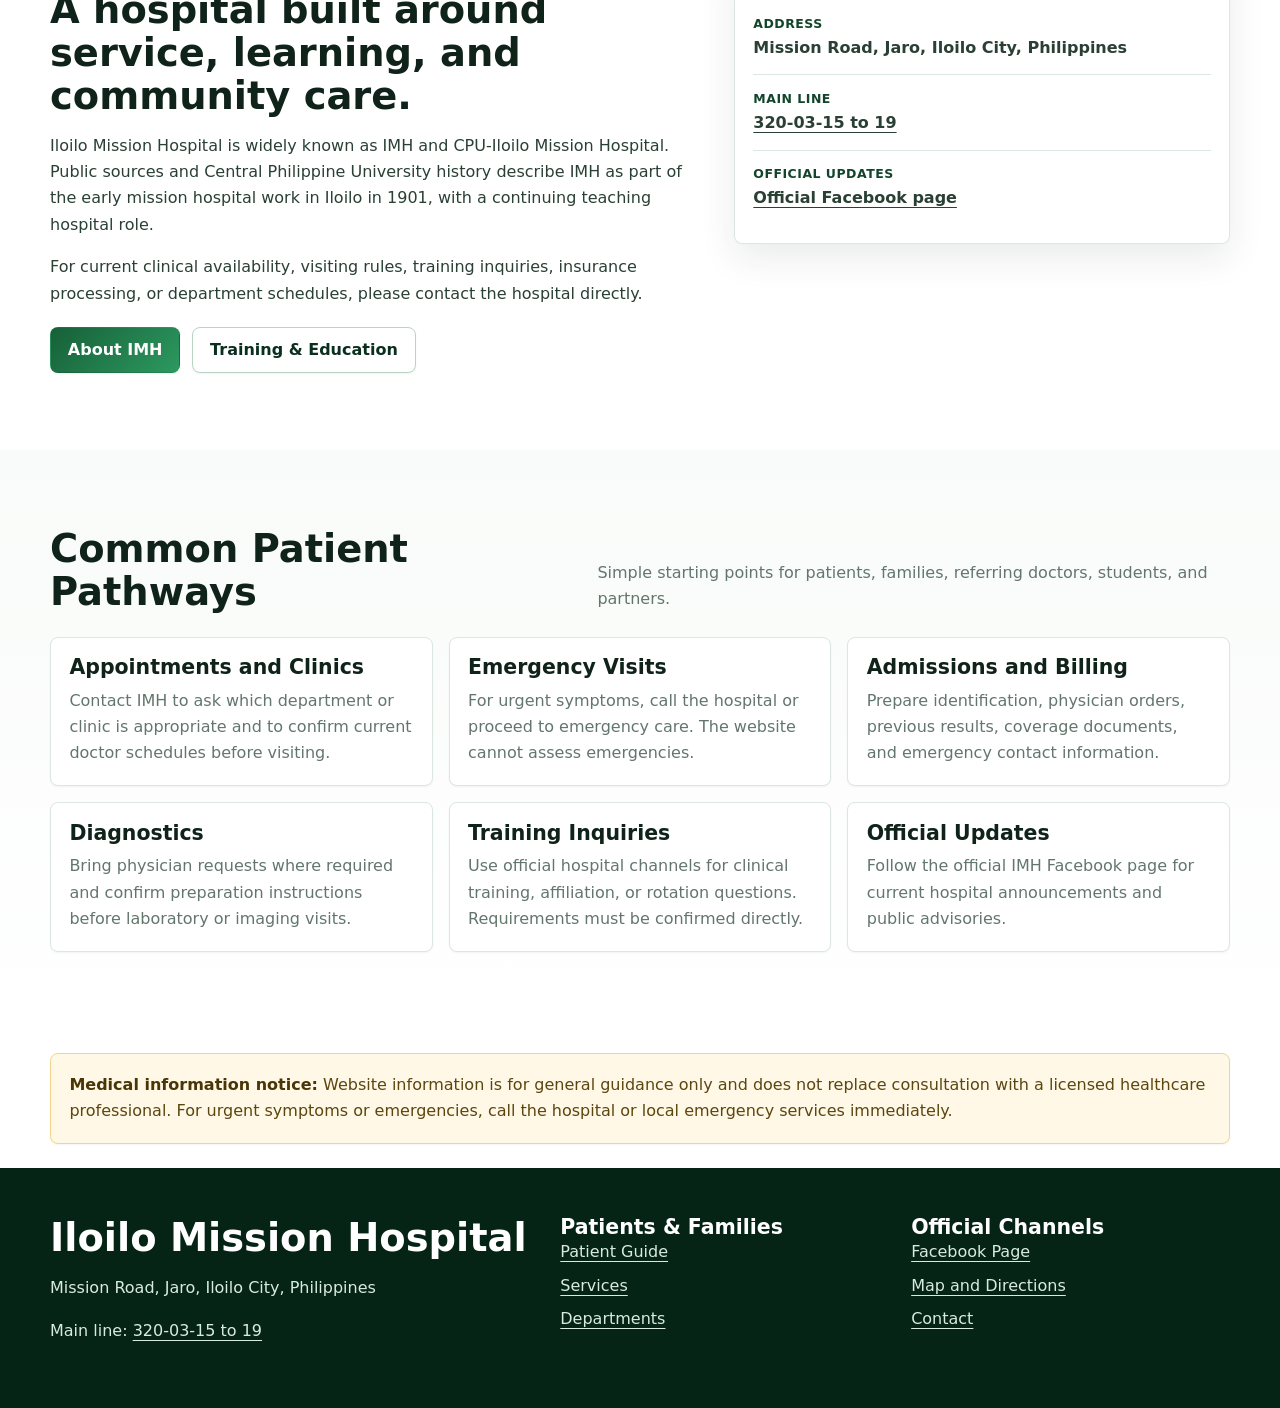
==== commit 35636ed7: "Rewrite IMH homepage for patient guidance" ====
--- a/index.html
+++ b/index.html
@@ -1 +1 @@
-<!doctype html><html lang="en"><head><meta charset="utf-8"><meta name="viewport" content="width=device-width,initial-scale=1"><title>Iloilo Mission Hospital | Caring for Iloilo Since 1901</title><meta name="description" content="Iloilo Mission Hospital is a trusted tertiary teaching hospital in Jaro, Iloilo City, serving patients through compassionate healthcare, holistic healing, and clinical training."><link rel="preconnect" href="https://fonts.googleapis.com"><link rel="preconnect" href="https://fonts.gstatic.com" crossorigin><link href="https://fonts.googleapis.com/css2?family=Inter:wght@400;550;650;750;850&display=swap" rel="stylesheet"><link rel="preload" as="image" href="assets/imh-courtyard.webp"><link rel="stylesheet" href="styles.css?v=imh-photo-2"><link rel="stylesheet" href="image-showcase.css?v=imh-gallery-1"><link rel="stylesheet" href="enhancements.css?v=fa-motion-1"><script type="application/ld+json">{"@context":"https://schema.org","@type":"Hospital","name":"Iloilo Mission Hospital","alternateName":["IMH","CPU-Iloilo Mission Hospital"],"address":{"@type":"PostalAddress","streetAddress":"Mission Road, Jaro","addressLocality":"Iloilo City","addressCountry":"PH"},"telephone":"320-03-15 to 19","faxNumber":"+63-33-320-03-21","sameAs":"https://www.facebook.com/iloilomissionhospital/"}</script></head><body><a class="skip" href="#main">Skip to main content</a><div class="top"><div class="wrap"><span><strong>Emergency / Call Now:</strong> <a href="tel:3200315">320-03-15 to 19</a></span><span>Mission Road, Jaro, Iloilo City | <a href="https://www.facebook.com/iloilomissionhospital/">Facebook</a></span></div></div><header class="header" data-open="false"><div class="wrap head"><a class="brand" href="index.html"><span class="mark" aria-hidden="true"><img src="logo.svg" alt="" width="54" height="54"></span><span><b>Iloilo Mission Hospital</b><span>CPU-Iloilo Mission Hospital</span></span></a><button class="toggle" type="button" aria-label="Toggle navigation" aria-expanded="false"><span></span><span></span><span></span></button><nav class="nav" aria-label="Main navigation"><ul><li><a href="index.html">Home</a></li><li><a href="about.html">About IMH</a></li><li><a href="services.html">Services</a></li><li><a href="doctors.html">Doctors & Departments</a></li><li><a href="patient-guide.html">Patient Guide</a></li><li><a href="training.html">Training & Education</a></li><li><a href="news.html">News & Updates</a></li><li><a href="contact.html">Contact</a></li></ul></nav><div class="actions"><a class="btn danger" href="tel:3200315">Emergency</a><a class="btn secondary" href="doctors.html">Find a Doctor</a><a class="btn secondary" href="contact.html">Contact Us</a><a class="btn ghost" href="https://www.facebook.com/iloilomissionhospital/">Facebook</a></div></div></header><main id="main"><section class="hero"><div class="wrap"><div><p class="eyebrow">Private tertiary teaching hospital in Western Visayas</p><h1>Caring for Iloilo Since 1901</h1><p>Iloilo Mission Hospital is a trusted tertiary teaching hospital in Jaro, Iloilo City, serving patients and families through compassionate healthcare, holistic healing, and generations of clinical training.</p><p>Rooted in Christian service and strengthened by more than a century of care, IMH continues to serve the community with dedicated healthcare professionals, modern facilities, and a deep commitment to healing.</p><p><a class="btn primary" href="services.html">View Our Services</a> <a class="btn secondary" href="contact.html">Contact the Hospital</a></p></div><aside class="hero-visual" aria-label="Iloilo Mission Hospital campus image"><figure class="image-card"><img src="assets/imh-courtyard.webp" alt="Iloilo Mission Hospital courtyard with arched hospital buildings and landscaped garden" width="1360" height="1020" fetchpriority="high"><figcaption class="image-caption"><strong>A calm campus setting for care</strong><span>The hospital courtyard reflects IMH's long-standing healing environment in Jaro, Iloilo City.</span></figcaption></figure></aside></div></section><section class="section soft"><div class="wrap"><div class="head2"><div><h2>Quick Access</h2><p>Fast pathways for patients, families, doctors, students, and partners.</p></div></div><div class="grid g3"><a class="quick" href="tel:3200315"><span class="icon">!</span><h3>Emergency & Ambulance</h3><p>Call the hospital immediately for urgent concerns.</p></a><a class="quick" href="patient-guide.html"><span class="icon">OPD</span><h3>Outpatient Department</h3><p>Plan clinic visits and outpatient inquiries.</p></a><a class="quick" href="services.html"><span class="icon">LAB</span><h3>Laboratory & Diagnostics</h3><p>Find laboratory, radiology, ultrasound, CT scan, and support services.</p></a><a class="quick" href="doctors.html"><span class="icon">DR</span><h3>Find a Doctor</h3><p>Use placeholder filters for specialty and department details.</p></a><a class="quick" href="patient-guide.html#admissions"><span class="icon">IN</span><h3>Patient Admissions</h3><p>Review admission steps, billing notes, and what to bring.</p></a><a class="quick" href="contact.html#palliative-care"><span class="icon">PC</span><h3>Palliative Care</h3><p>Connect with palliative care contact information listed from APHN.</p></a></div></div></section><section class="section showcase"><div class="wrap showcase-layout"><div class="showcase-image"><img src="assets/imh-courtyard.webp" alt="Landscaped Iloilo Mission Hospital courtyard and garden viewed between hospital wings" width="1360" height="1020" loading="lazy"></div><div><p class="eyebrow">Hospital Environment</p><h2>Designed Around Care, Calm, and Community</h2><p class="lead">The IMH campus combines historic hospital architecture, shaded walkways, and garden spaces that support a calm patient and family experience.</p><p class="image-note">Primary image asset path: <strong>assets/imh-courtyard.webp</strong>. This should contain the uploaded courtyard image optimized as WebP.</p><p><a class="btn primary" href="about.html">Learn About IMH</a> <a class="btn secondary" href="contact.html">Plan a Visit</a></p></div></div></section><section class="section"><div class="wrap"><div class="head2"><div><h2>Why Patients Trust IMH</h2><p>Established, compassionate, and community-centered care for Western Visayas.</p></div></div><div class="stats"><div class="stat"><span class="icon">1901</span><strong>Established</strong><p>Serving Iloilo since its mission hospital beginnings.</p></div><div class="stat"><span class="icon">261</span><strong>Beds</strong><p>Public sources describe IMH as having a 261-bed capacity. Confirm before official publication.</p></div><div class="stat"><span class="icon">TTH</span><strong>Teaching Role</strong><p>A private tertiary teaching hospital supporting clinical training.</p></div><div class="stat"><span class="icon">CARE</span><strong>Christian Service</strong><p>A Christian hospital identity centered on holistic care.</p></div></div></div></section><section class="section soft"><div class="wrap"><div class="head2"><div><h2>Featured Services</h2><p>Major clinical and support services organized for quick discovery.</p></div><a class="btn secondary" href="services.html">All Services</a></div><div class="grid g3"><article class="service"><h3>Cardiology</h3><p>Heart care, testing pathways, and specialist referrals.</p></article><article class="service"><h3>Pulmonary Medicine</h3><p>Respiratory care and related diagnostics.</p></article><article class="service"><h3>Nephrology and Hemodialysis</h3><p>Kidney care services with hemodialysis support.</p></article><article class="service"><h3>General Surgery</h3><p>Surgical consultation and operative care pathways.</p></article><article class="service"><h3>OB-Gynecology</h3><p>Women health, maternity, and gynecologic care.</p></article><article class="service"><h3>Pediatrics</h3><p>Care for children, infants, and families.</p></article><article class="service"><h3>Internal Medicine</h3><p>Adult medical care and specialty coordination.</p></article><article class="service"><h3>Laboratory Medicine</h3><p>Clinical pathology and diagnostic testing.</p></article><article class="service"><h3>Radiology, Ultrasound and CT Scan</h3><p>Imaging services and physician-requested studies.</p></article><article class="service"><h3>Physical Therapy and Rehabilitation</h3><p>Recovery, mobility, and rehabilitation support.</p></article><article class="service"><h3>ENT, Ophthalmology and Dermatology</h3><p>Specialty outpatient care pathways.</p></article><article class="service"><h3>Palliative Care</h3><p>Comfort-focused support for patients and families facing serious illness.</p></article></div></div></section><section class="section"><div class="wrap media"><div class="frame"><img src="https://virtualombudsman.com/media/reviews/photos/thumbnail/300x300s/86/6b/95/Iloilo-Mission-Hospital-92-1533386448.jpg" alt="Iloilo Mission Hospital building exterior" loading="lazy" width="600" height="600"></div><div><p class="eyebrow">Heritage</p><h2>A Legacy of Healing and Training</h2><p class="lead">Iloilo Mission Hospital began in 1901 as a mission hospital dispensary and has grown into a major healthcare institution serving Iloilo and surrounding communities. Its story is closely tied to Christian service, nursing education, clinical training, and generations of patient care in Western Visayas.</p><p><a class="btn primary" href="about.html">Learn About IMH</a> <a class="btn secondary" href="training.html">Training & Education</a></p></div></div></section><section class="section soft"><div class="wrap"><div class="head2"><div><h2>Campus and Care Moments</h2><p>Visual slots for approved IMH Facebook photos, with a polished gallery layout that stays responsive on every screen.</p></div><a class="btn secondary" href="https://www.facebook.com/iloilomissionhospital/">View Facebook</a></div><div class="gallery-grid"><figure class="gallery-card"><img src="https://virtualombudsman.com/media/reviews/photos/thumbnail/300x300s/86/6b/95/Iloilo-Mission-Hospital-92-1533386448.jpg" alt="Iloilo Mission Hospital exterior building view" width="600" height="600" loading="lazy"><figcaption><strong>Hospital exterior</strong><span>Current public building image. Replace with <code>assets/facebook-hospital-building.webp</code> after exporting an approved Facebook building photo.</span></figcaption></figure><figure class="gallery-card is-placeholder" data-facebook-source="https://www.facebook.com/iloilomissionhospital"><img src="assets/imh-courtyard.webp" alt="Iloilo Mission Hospital courtyard garden and hospital arches" width="1360" height="1020" loading="lazy"><figcaption><strong>Care environment</strong><span>Use this slot for a public Facebook image of staff, care teams, or hospital events.</span></figcaption></figure><figure class="gallery-card is-placeholder" data-facebook-source="https://www.facebook.com/iloilomissionhospital"><img src="assets/imh-courtyard.webp" alt="Iloilo Mission Hospital campus courtyard used as placeholder for facilities image" width="1360" height="1020" loading="lazy"><figcaption><strong>Facilities and services</strong><span>Use this slot for a public Facebook image of departments, facilities, or patient-care spaces.</span></figcaption></figure></div><div class="source-list"><span><strong>Facebook image source:</strong> <a href="https://www.facebook.com/iloilomissionhospital/">Official Iloilo Mission Hospital Facebook page</a></span><span>Suggested replacement paths: <code>assets/facebook-hospital-building.webp</code>, <code>assets/facebook-care-team.webp</code>, and <code>assets/facebook-facilities.webp</code>.</span></div></div></section><section class="section soft"><div class="wrap"><div class="head2"><div><h2>Patient Guide</h2><p>Practical information for visits, admissions, payment, and discharge.</p></div><a class="btn secondary" href="patient-guide.html">Open Guide</a></div><div class="grid g3"><article class="card"><h3>Admissions</h3><p>Bring identification, referral documents, physician orders, and coverage records.</p></article><article class="card"><h3>Billing</h3><p>Coordinate with the billing office for estimates and payment channels.</p></article><article class="card"><h3>Visiting Information</h3><p>Visiting hours and companion policies are placeholders until confirmed.</p></article><article class="card"><h3>What to Bring</h3><p>Prepare medicines, results, valid ID, emergency contacts, and essentials.</p></article><article class="card"><h3>HMO / Insurance</h3><p>Placeholder for accredited providers and pre-authorization steps.</p></article><article class="card"><h3>PhilHealth</h3><p>Placeholder for membership documents and claim guidance.</p></article></div></div></section><section class="section blue"><div class="wrap contact"><div><h2>Contact Iloilo Mission Hospital</h2><p class="lead">For appointments, admissions, department inquiries, and visits, contact the hospital directly. For emergencies, call immediately.</p><p><a class="btn danger" href="tel:3200315">Call Now</a> <a class="btn secondary" href="contact.html">Contact Form</a></p></div><div class="panel"><h3>Hospital Details</h3><p><strong>Address:</strong> Mission Road, Jaro, Iloilo City, Philippines</p><p><strong>Telephone:</strong> <a href="tel:3200315">320-03-15 to 19</a></p><p><strong>Fax:</strong> (63-33) 320-03-21</p><p><strong>Facebook:</strong> <a href="https://www.facebook.com/iloilomissionhospital/">facebook.com/iloilomissionhospital</a></p></div></div></section><section class="section"><div class="wrap notice">Website information is for general guidance only and does not replace consultation with a licensed healthcare professional. For urgent symptoms or emergencies, contact the hospital or local emergency services immediately.</div></section></main><footer class="foot"><div class="wrap"><div><h2>Iloilo Mission Hospital</h2><p>Mission Road, Jaro, Iloilo City, Philippines</p><p>Telephone: <a href="tel:3200315">320-03-15 to 19</a><br>Fax: (63-33) 320-03-21</p></div><div><h3>Patient Links</h3><ul><li><a href="services.html">Services</a></li><li><a href="doctors.html">Find a Doctor</a></li><li><a href="patient-guide.html">Patient Guide</a></li><li><a href="contact.html">Contact</a></li></ul></div><div><h3>Official Channels</h3><ul><li><a href="https://www.facebook.com/iloilomissionhospital/">Facebook Page</a></li><li><a href="training.html">Training & Education</a></li><li><a href="news.html">News & Updates</a></li></ul></div></div></footer><script src="script.js"></script></body></html>+<!doctype html> <html lang='en'> <head> <meta charset='utf-8'> <meta name='viewport' content='width=device-width, initial-scale=1'> <title>Iloilo Mission Hospital | Patient Information and Services</title> <meta name='description' content='Official public information for Iloilo Mission Hospital patients and families, including emergency contact, services, departments, visit guidance, training information, and official updates.'> <link rel='canonical' href='https://imh.oligarchyservices.com/'> <meta property='og:type' content='website'> <meta property='og:site_name' content='Iloilo Mission Hospital'> <meta property='og:title' content='Iloilo Mission Hospital | Patient Information and Services'> <meta property='og:description' content='Official public information for Iloilo Mission Hospital patients and families, including emergency contact, services, departments, visit guidance, training information, and official updates.'> <meta property='og:url' content='https://imh.oligarchyservices.com/'> <meta property='og:image' content='https://imh.oligarchyservices.com/assets/imh-courtyard.svg'> <meta name='twitter:card' content='summary_large_image'> <link rel='preload' as='image' href='assets/imh-courtyard.svg'> <link rel='stylesheet' href='styles.css?v=official-safe-1'> <link rel='stylesheet' href='official-logo.css?v=official-data-2'> </head> <body class='' itemscope itemtype='https://schema.org/Hospital'> <meta itemprop='name' content='Iloilo Mission Hospital'> <meta itemprop='alternateName' content='IMH'> <meta itemprop='url' content='https://imh.oligarchyservices.com/'> <meta itemprop='telephone' content='320-03-15 to 19'> <meta itemprop='image' content='https://imh.oligarchyservices.com/assets/imh-courtyard.svg'> <link itemprop='sameAs' href='https://www.facebook.com/iloilomissionhospital/'> <div itemprop='address' itemscope itemtype='https://schema.org/PostalAddress' hidden> <meta itemprop='streetAddress' content='Mission Road, Jaro'> <meta itemprop='addressLocality' content='Iloilo City'> <meta itemprop='addressRegion' content='Iloilo'> <meta itemprop='addressCountry' content='PH'> </div> <a class='skip' href='#main'>Skip to main content</a> <div class='topbar' role='banner'> <div class='wrap topbar-inner'> <p><strong>Emergency or urgent concerns:</strong> Call <a href='tel:+63333200315'>320-03-15 to 19</a>. This website is not for emergency triage, diagnosis, or treatment advice.</p> <p><a href='https://www.google.com/maps/search/?api=1&query=Iloilo%20Mission%20Hospital%20125%20Mission%20Road%20Jaro%20Iloilo%20City' rel='noopener'>Mission Road, Jaro, Iloilo City</a></p> </div> </div> <header class='site-header' data-open='false'> <div class='wrap header-inner'> <a class='brand' href='index.html' aria-label='Iloilo Mission Hospital home'> <span class='mark' aria-hidden='true'>IMH</span> <span><strong>Iloilo Mission Hospital</strong><small>CPU-Iloilo Mission Hospital</small></span> </a> <button class='menu-toggle' type='button' aria-expanded='false' aria-controls='site-nav'><span></span><span></span><span></span><span class='sr-only'>Menu</span></button> <nav class='site-nav' id='site-nav' aria-label='Main navigation'><ul><li><a href='index.html' aria-current='page'>Home</a></li><li><a href='about.html'>About IMH</a></li><li><a href='services.html'>Services</a></li><li><a href='doctors.html'>Doctors & Departments</a></li><li><a href='patient-guide.html'>Patient Guide</a></li><li><a href='training.html'>Training & Education</a></li><li><a href='news.html'>News</a></li><li><a href='contact.html'>Contact</a></li></ul></nav> <div class='header-actions'> <a class='btn danger' href='tel:+63333200315'>Call Hospital</a> <a class='btn secondary' href='services.html'>View Services</a> <a class='btn secondary' href='contact.html'>Contact IMH</a> </div> </div> </header> <main id='main'> <section class='hero'> <div class='wrap hero-grid'> <div class='hero-copy'> <p class='eyebrow'>Public hospital information for patients and families</p> <h1>Iloilo Mission Hospital</h1> <p class='lead'>A private tertiary teaching hospital in Jaro, Iloilo City, serving the community with a heritage of Christian service and healthcare training since 1901.</p> <div class='cta-row'> <a class='btn danger' href='tel:+63333200315'>Call Hospital</a> <a class='btn primary' href='patient-guide.html'>Plan a Visit</a> <a class='btn secondary' href='services.html'>View Services</a> </div> </div> <figure class='hero-image'> <img src='assets/imh-courtyard.svg' alt='Iloilo Mission Hospital campus courtyard and hospital buildings' width='180' height='135' fetchpriority='high'> <figcaption>Care in Jaro, Iloilo City, rooted in more than a century of service.</figcaption> </figure> </div> </section> <section class='section quick-section'> <div class='wrap'> <div class='section-head'> <h2>Quick Access</h2> <p>Choose the path that best matches what you need today.</p> </div> <div class='quick-grid'> <a class='quick-card urgent' href='tel:+63333200315'><span>Emergency</span><strong>Call the hospital</strong><p>For urgent or life-threatening concerns, call immediately or seek emergency care. Do not wait for an online reply.</p></a> <a class='quick-card' href='doctors.html'><span>Departments</span><strong>Find a department</strong><p>Use the department directory and contact IMH to confirm doctor availability and schedules.</p></a> <a class='quick-card' href='services.html'><span>Services</span><strong>Browse care areas</strong><p>Review medical, surgical, diagnostic, rehabilitation, and support services.</p></a> <a class='quick-card' href='patient-guide.html'><span>Visit Guide</span><strong>Prepare for care</strong><p>See what to bring and how to ask about admission, billing, records, and coverage.</p></a> <a class='quick-card' href='contact.html'><span>Contact</span><strong>Reach IMH</strong><p>Use official contact channels for appointments, department routing, and general inquiries.</p></a> <a class='quick-card' href='https://www.google.com/maps/search/?api=1&query=Iloilo%20Mission%20Hospital%20125%20Mission%20Road%20Jaro%20Iloilo%20City' rel='noopener'><span>Location</span><strong>Get directions</strong><p>Find the hospital at Mission Road, Jaro, Iloilo City.</p></a> </div> </div> </section> <section class='section split'> <div class='wrap split-grid'> <div> <p class='eyebrow dark'>Trusted care since 1901</p> <h2>A hospital built around service, learning, and community care.</h2> <p>Iloilo Mission Hospital is widely known as IMH and CPU-Iloilo Mission Hospital. Public sources and Central Philippine University history describe IMH as part of the early mission hospital work in Iloilo in 1901, with a continuing teaching hospital role.</p> <p>For current clinical availability, visiting rules, training inquiries, insurance processing, or department schedules, please contact the hospital directly.</p> <div class='cta-row'><a class='btn primary' href='about.html'>About IMH</a><a class='btn secondary' href='training.html'>Training & Education</a></div> </div> <aside class='info-panel'> <h3>Hospital Details</h3> <dl> <div><dt>Address</dt><dd>Mission Road, Jaro, Iloilo City, Philippines</dd></div> <div><dt>Main line</dt><dd><a href='tel:+63333200315'>320-03-15 to 19</a></dd></div> <div><dt>Official updates</dt><dd><a href='https://www.facebook.com/iloilomissionhospital/'>Official Facebook page</a></dd></div> </dl> </aside> </div> </section> <section class='section soft'> <div class='wrap'> <div class='section-head'> <h2>Common Patient Pathways</h2> <p>Simple starting points for patients, families, referring doctors, students, and partners.</p> </div> <div class='card-grid three'> <article class='card'><h3>Appointments and Clinics</h3><p>Contact IMH to ask which department or clinic is appropriate and to confirm current doctor schedules before visiting.</p></article> <article class='card'><h3>Emergency Visits</h3><p>For urgent symptoms, call the hospital or proceed to emergency care. The website cannot assess emergencies.</p></article> <article class='card'><h3>Admissions and Billing</h3><p>Prepare identification, physician orders, previous results, coverage documents, and emergency contact information.</p></article> <article class='card'><h3>Diagnostics</h3><p>Bring physician requests where required and confirm preparation instructions before laboratory or imaging visits.</p></article> <article class='card'><h3>Training Inquiries</h3><p>Use official hospital channels for clinical training, affiliation, or rotation questions. Requirements must be confirmed directly.</p></article> <article class='card'><h3>Official Updates</h3><p>Follow the official IMH Facebook page for current hospital announcements and public advisories.</p></article> </div> </div> </section> <section class='section compact'> <div class='wrap notice' role='note'> <strong>Medical information notice:</strong> Website information is for general guidance only and does not replace consultation with a licensed healthcare professional. For urgent symptoms or emergencies, call the hospital or local emergency services immediately. </div> </section> </main> <footer class='footer'> <div class='wrap footer-grid'> <div> <h2>Iloilo Mission Hospital</h2> <p>Mission Road, Jaro, Iloilo City, Philippines</p> <p>Main line: <a href='tel:+63333200315'>320-03-15 to 19</a></p> </div> <div> <h3>Patients & Families</h3> <ul><li><a href='patient-guide.html'>Patient Guide</a></li><li><a href='services.html'>Services</a></li><li><a href='doctors.html'>Departments</a></li></ul> </div> <div> <h3>Official Channels</h3> <ul><li><a href='https://www.facebook.com/iloilomissionhospital/'>Facebook Page</a></li><li><a href='https://www.google.com/maps/search/?api=1&query=Iloilo%20Mission%20Hospital%20125%20Mission%20Road%20Jaro%20Iloilo%20City' rel='noopener'>Map and Directions</a></li><li><a href='contact.html'>Contact</a></li></ul> </div> </div> </footer> <script src='script.js'></script> </body> </html>
--- a/styles.css
+++ b/styles.css
@@ -0,0 +1,12 @@
+/* Iloilo Mission Hospital public website */
+:root{--green-950:#062416;--green-900:#0b2f1e;--green-800:#12452b;--green-700:#176038;--green-600:#247a4b;--green-100:#e7f5ee;--green-50:#f5fbf8;--blue-700:#1d5b73;--ink:#10231a;--text:#2a4035;--muted:#63766d;--surface:#fff;--soft:#f8fbf9;--border:#dbe8e0;--danger:#b42318;--danger-dark:#8f1c13;--warn-bg:#fff8e6;--warn-border:#efd58e;--warn-text:#5c4610;--shadow:0 14px 36px rgba(16,35,26,.09);--shadow-lg:0 28px 80px rgba(6,36,22,.2);--radius:8px;--max:1180px}
+*{box-sizing:border-box}html{scroll-behavior:smooth;-webkit-text-size-adjust:100%}body{margin:0;min-width:320px;color:var(--text);font:16px/1.65 system-ui,-apple-system,BlinkMacSystemFont,"Segoe UI",sans-serif;background:#fff;text-rendering:optimizeLegibility}body,main{overflow-x:hidden}img,svg{display:block;max-width:100%;height:auto}a{color:inherit;text-underline-offset:.22em}a:hover{color:var(--green-700)}button,input,select{font:inherit}:focus-visible{outline:3px solid rgba(36,122,75,.35);outline-offset:3px}.sr-only{position:absolute;width:1px;height:1px;overflow:hidden;clip:rect(0,0,0,0)}.skip{position:absolute;left:1rem;top:-5rem;z-index:1000;padding:.75rem 1rem;color:#fff;background:var(--green-950);border-radius:var(--radius)}.skip:focus{top:1rem}.wrap{width:min(var(--max),calc(100% - 2rem));margin-inline:auto}
+.topbar{color:#eefaf2;background:var(--green-950)}.topbar-inner{display:flex;justify-content:space-between;gap:1rem;padding:.6rem 0}.topbar p{margin:0;font-size:.92rem}.topbar strong{color:#f7d77d}.topbar a{font-weight:750;color:#fff}.site-header{position:sticky;top:0;z-index:80;background:rgba(255,255,255,.96);border-bottom:1px solid var(--border);box-shadow:0 10px 26px rgba(16,35,26,.08);backdrop-filter:blur(14px)}.header-inner{display:grid;grid-template-columns:minmax(250px,1fr) auto;grid-template-areas:"brand actions" "nav nav";gap:.75rem 1rem;align-items:center;padding:.78rem 0}.brand{grid-area:brand;display:flex;align-items:center;gap:.75rem;text-decoration:none;min-width:0}.mark{display:grid;place-items:center;width:54px;height:54px;flex:0 0 54px;color:transparent;font-size:0;background:#fff url("logo.svg") center/contain no-repeat;border:1px solid var(--border);border-radius:50%;box-shadow:var(--shadow)}.brand strong{display:block;color:var(--green-900);font-size:clamp(1.05rem,1.8vw,1.35rem);line-height:1.1}.brand small{display:block;color:var(--muted);font-size:.84rem}.site-nav{grid-area:nav;padding-top:.7rem;border-top:1px solid var(--border)}.site-nav ul,.footer ul{display:flex;justify-content:center;gap:.25rem;list-style:none;margin:0;padding:0;overflow-x:auto}.site-nav a{display:flex;align-items:center;min-height:42px;padding:.55rem .75rem;color:var(--green-800);font-weight:780;font-size:.9rem;text-decoration:none;border-radius:999px;white-space:nowrap}.site-nav a:hover,.site-nav a[aria-current=page]{background:var(--green-100);color:var(--green-950)}.header-actions{grid-area:actions;display:flex;justify-self:end;gap:.5rem}.menu-toggle{display:none;width:46px;height:46px;padding:0;background:#fff;border:1px solid var(--border);border-radius:var(--radius);box-shadow:0 1px 2px rgba(16,35,26,.06)}.menu-toggle span:not(.sr-only){display:block;width:21px;height:2px;margin:5px auto;background:var(--green-800);border-radius:999px}
+.btn{display:inline-flex;align-items:center;justify-content:center;min-height:46px;min-width:max-content;padding:.78rem 1.05rem;border:1px solid var(--border);border-radius:var(--radius);background:#fff;color:var(--green-900);font-weight:800;line-height:1.15;text-align:center;text-decoration:none;box-shadow:0 1px 2px rgba(16,35,26,.06);cursor:pointer}.btn:hover{box-shadow:var(--shadow);transform:translateY(-1px);color:var(--green-900)}.btn.primary{color:#fff;background:linear-gradient(135deg,var(--green-700),#2c9960);border-color:transparent}.btn.secondary{border-color:#b9d4c4}.btn.danger{color:#fff;background:linear-gradient(135deg,var(--danger),#d53a2e);border-color:transparent}.btn.danger:hover{color:#fff;background:linear-gradient(135deg,var(--danger-dark),var(--danger))}
+.hero,.page-hero{position:relative;isolation:isolate;color:#fff;background:var(--green-950);overflow:hidden}.hero:before,.page-hero:before{content:"";position:absolute;inset:0;z-index:-2;background:url("assets/imh-courtyard.svg") center/cover no-repeat;filter:saturate(1.05) contrast(1.04)}.hero:after,.page-hero:after{content:"";position:absolute;inset:0;z-index:-1;background:linear-gradient(90deg,rgba(6,36,22,.98),rgba(18,69,43,.88) 55%,rgba(18,69,43,.52))}.hero-grid{display:grid;grid-template-columns:minmax(0,1fr) minmax(300px,.55fr);align-items:center;gap:clamp(1.5rem,4vw,3rem);min-height:clamp(540px,72vh,720px);padding:clamp(4rem,8vw,6rem) 0 2rem}.page-hero .wrap{padding:clamp(4rem,8vw,5.5rem) 0}.eyebrow{margin:0 0 .75rem;color:#dff6e6;font-size:.78rem;font-weight:850;letter-spacing:.08em;text-transform:uppercase}.eyebrow.dark{color:var(--green-700)}h1,h2,h3{margin:0;color:var(--ink);font-weight:850;line-height:1.12;letter-spacing:0}h1{font-size:clamp(2.4rem,5.4vw,5rem)}h2{font-size:clamp(1.65rem,3vw,2.6rem)}h3{font-size:clamp(1.08rem,1.6vw,1.32rem)}.hero h1,.page-hero h1{color:#fff}.lead,.hero p,.page-hero p{max-width:760px;font-size:clamp(1.02rem,1.6vw,1.2rem);line-height:1.72}.hero p,.page-hero p{color:#eefaf2}.cta-row{display:flex;flex-wrap:wrap;gap:.75rem;margin-top:1.25rem}.hero-image{margin:0;overflow:hidden;background:#fff;border:1px solid rgba(255,255,255,.25);border-radius:var(--radius);box-shadow:var(--shadow-lg)}.hero-image img{width:100%;aspect-ratio:4/3;object-fit:cover}.hero-image figcaption{padding:1rem;color:var(--text);background:#fff;font-weight:700}
+.section{padding:clamp(3rem,6vw,5rem) 0}.section.compact{padding:1.5rem 0}.soft{background:linear-gradient(180deg,var(--soft),#fff)}.section-head{display:flex;justify-content:space-between;align-items:end;gap:1rem;margin-bottom:1.5rem}.section-head p{max-width:720px;margin:.5rem 0 0;color:var(--muted)}.quick-grid,.card-grid{display:grid;gap:1rem}.quick-grid,.card-grid.three{grid-template-columns:repeat(3,minmax(0,1fr))}.card-grid.two{grid-template-columns:repeat(2,minmax(0,1fr))}.card-grid.one{grid-template-columns:1fr}.quick-card,.card,.info-panel,.service-group,.timeline article,.notice,.callout{min-width:0;padding:1.15rem;background:#fff;border:1px solid var(--border);border-radius:var(--radius);box-shadow:0 1px 2px rgba(16,35,26,.05)}.quick-card{display:grid;text-decoration:none}.quick-card span{width:max-content;max-width:100%;padding:.25rem .55rem;color:var(--green-800);font-size:.76rem;font-weight:850;text-transform:uppercase;background:var(--green-100);border-radius:999px}.quick-card strong{display:block;margin-top:.8rem;color:var(--ink);font-size:1.16rem;line-height:1.2}.quick-card p,.card p,.service-group p,.timeline p,.info-panel p,.callout p{margin:.55rem 0 0;color:var(--muted)}.quick-card.urgent{border-color:rgba(180,35,24,.35);background:#fffafa}.quick-card.urgent span{color:#fff;background:var(--danger)}.split-grid,.contact-grid,.official-updates{display:grid;grid-template-columns:minmax(0,1fr) minmax(320px,.78fr);gap:clamp(1.5rem,4vw,3rem);align-items:start}.info-panel{border-top:4px solid var(--green-600);box-shadow:var(--shadow)}dl{margin:0}dt{color:var(--green-800);font-size:.78rem;font-weight:850;text-transform:uppercase;letter-spacing:.04em}dd{margin:0;color:var(--text);font-weight:650}dl div{padding:.85rem 0;border-bottom:1px solid var(--border)}dl div:last-child{border-bottom:0}.inline-image{margin:0;overflow:hidden;border-radius:var(--radius);border:1px solid var(--border);box-shadow:var(--shadow)}.inline-image img{width:100%;aspect-ratio:4/3;object-fit:cover}.inline-image figcaption{padding:.9rem;background:#fff;color:var(--muted)}.timeline{display:grid;grid-template-columns:repeat(3,minmax(0,1fr));gap:1rem}.timeline span{display:inline-flex;margin-bottom:.65rem;padding:.25rem .65rem;color:#fff;background:var(--green-700);border-radius:999px;font-weight:850}.service-list{display:grid;grid-template-columns:repeat(2,minmax(0,1fr));gap:1rem}.service-group h2{font-size:1.35rem}.filters{display:grid;grid-template-columns:minmax(0,1.4fr) minmax(220px,.7fr);gap:1rem;margin-bottom:1rem;padding:1rem;background:var(--green-50);border:1px solid var(--border);border-radius:var(--radius)}label{display:grid;gap:.45rem;color:var(--green-900);font-weight:800}input,select{width:100%;min-height:48px;padding:.72rem .82rem;border:1px solid #b9d4c4;border-radius:var(--radius);background:#fff;color:var(--ink)}input:focus,select:focus{outline:none;box-shadow:0 0 0 4px rgba(36,122,75,.16);border-color:var(--green-600)}.department[data-hidden=true]{display:none}.guide-grid .card h2{font-size:1.32rem}.faq-list{display:grid;gap:.75rem}details{padding:1rem;background:#fff;border:1px solid var(--border);border-radius:var(--radius)}summary{cursor:pointer;color:var(--green-900);font-weight:850}.official-updates ul{margin:.75rem 0 0;padding-left:1.2rem}.notice{color:var(--warn-text);background:var(--warn-bg);border-color:var(--warn-border)}.notice strong{color:#4a3507}.callout{text-align:left;background:linear-gradient(180deg,#fff,var(--green-50))}
+.footer{color:#e7f7ec;background:var(--green-950)}.footer-grid{display:grid;grid-template-columns:minmax(0,1.2fr) minmax(180px,.8fr) minmax(180px,.8fr);gap:2rem;padding:3rem 0}.footer h2,.footer h3{color:#fff}.footer p,.footer li{color:#d8ebdf}.footer ul{display:grid;justify-content:start;gap:.45rem;overflow:visible}.footer a{color:inherit}
+@media (max-width:1024px){.header-inner{grid-template-areas:"brand toggle" "nav nav" "actions actions"}.menu-toggle{grid-area:toggle;display:block;justify-self:end}.site-nav,.header-actions{display:none;grid-column:1/-1}.site-header[data-open=true] .site-nav{display:block}.site-header[data-open=true] .header-actions{display:grid;grid-template-columns:repeat(3,minmax(0,1fr))}.site-nav ul{display:grid;grid-template-columns:repeat(2,minmax(0,1fr));gap:.5rem;overflow:visible}.site-nav a{justify-content:flex-start;white-space:normal;background:var(--green-50);border:1px solid var(--border);border-radius:var(--radius)}.hero-grid,.split-grid,.contact-grid,.official-updates,.footer-grid{grid-template-columns:1fr}.hero-grid{min-height:auto}.quick-grid,.card-grid.three,.timeline{grid-template-columns:repeat(2,minmax(0,1fr))}}
+@media (max-width:760px){body{font-size:15.75px}.wrap{width:min(var(--max),calc(100% - 1.25rem))}.topbar-inner{display:grid;gap:.35rem}.brand small{display:none}.brand{max-width:calc(100vw - 6rem)}.mark{width:48px;height:48px;flex-basis:48px}.hero:after,.page-hero:after{background:linear-gradient(180deg,rgba(6,36,22,.98),rgba(18,69,43,.9) 65%,rgba(18,69,43,.68))}h1{font-size:clamp(2rem,10vw,3rem)}.hero-grid{padding:2.7rem 0 1.5rem}.cta-row,.section-head{display:grid;grid-template-columns:1fr}.btn,.header-actions .btn{width:100%;min-width:0;white-space:normal}.quick-grid,.card-grid.two,.card-grid.three,.timeline,.service-list,.filters{grid-template-columns:1fr}.quick-card,.card,.info-panel,.service-group,.timeline article,.notice,.callout{padding:1rem}.site-header[data-open=true] .header-actions{grid-template-columns:1fr}.footer-grid{gap:1rem}.section{padding:2.65rem 0}}
+@media (max-width:480px){.wrap{width:calc(100% - 1rem)}.topbar p{font-size:.84rem}.topbar p:last-child{display:none}.brand strong{font-size:.98rem}.site-nav ul{grid-template-columns:1fr}.hero-image figcaption{font-size:.92rem}}
+@media (prefers-reduced-motion:reduce){*,*:before,*:after{scroll-behavior:auto!important;transition-duration:.01ms!important;animation-duration:.01ms!important;animation-iteration-count:1!important}.btn:hover{transform:none}}
--- a/official-logo.css
+++ b/official-logo.css
@@ -0,0 +1,34 @@
+/* Official Iloilo Mission Hospital logo override
+   Uses the uploaded hospital seal directly as an optimized WebP data asset so it cannot resolve to a broken SVG image. */
+
+.mark {
+  background-color: #ffffff !important;
+  background-image: url('[data-uri]') !important;
+  background-position: center !important;
+  background-repeat: no-repeat !important;
+  background-size: 92% 92% !important;
+  color: transparent !important;
+  font-size: 0 !important;
+}
+
+.brand .mark {
+  border-color: rgba(36, 129, 15, 0.22);
+  box-shadow: 0 12px 28px rgba(16, 35, 26, 0.12);
+}
+
+@media (max-width: 768px) {
+  .mark {
+    width: 54px;
+    height: 54px;
+    flex-basis: 54px;
+    background-size: 94% 94% !important;
+  }
+}
+
+@media (max-width: 480px) {
+  .mark {
+    width: 50px;
+    height: 50px;
+    flex-basis: 50px;
+  }
+}
